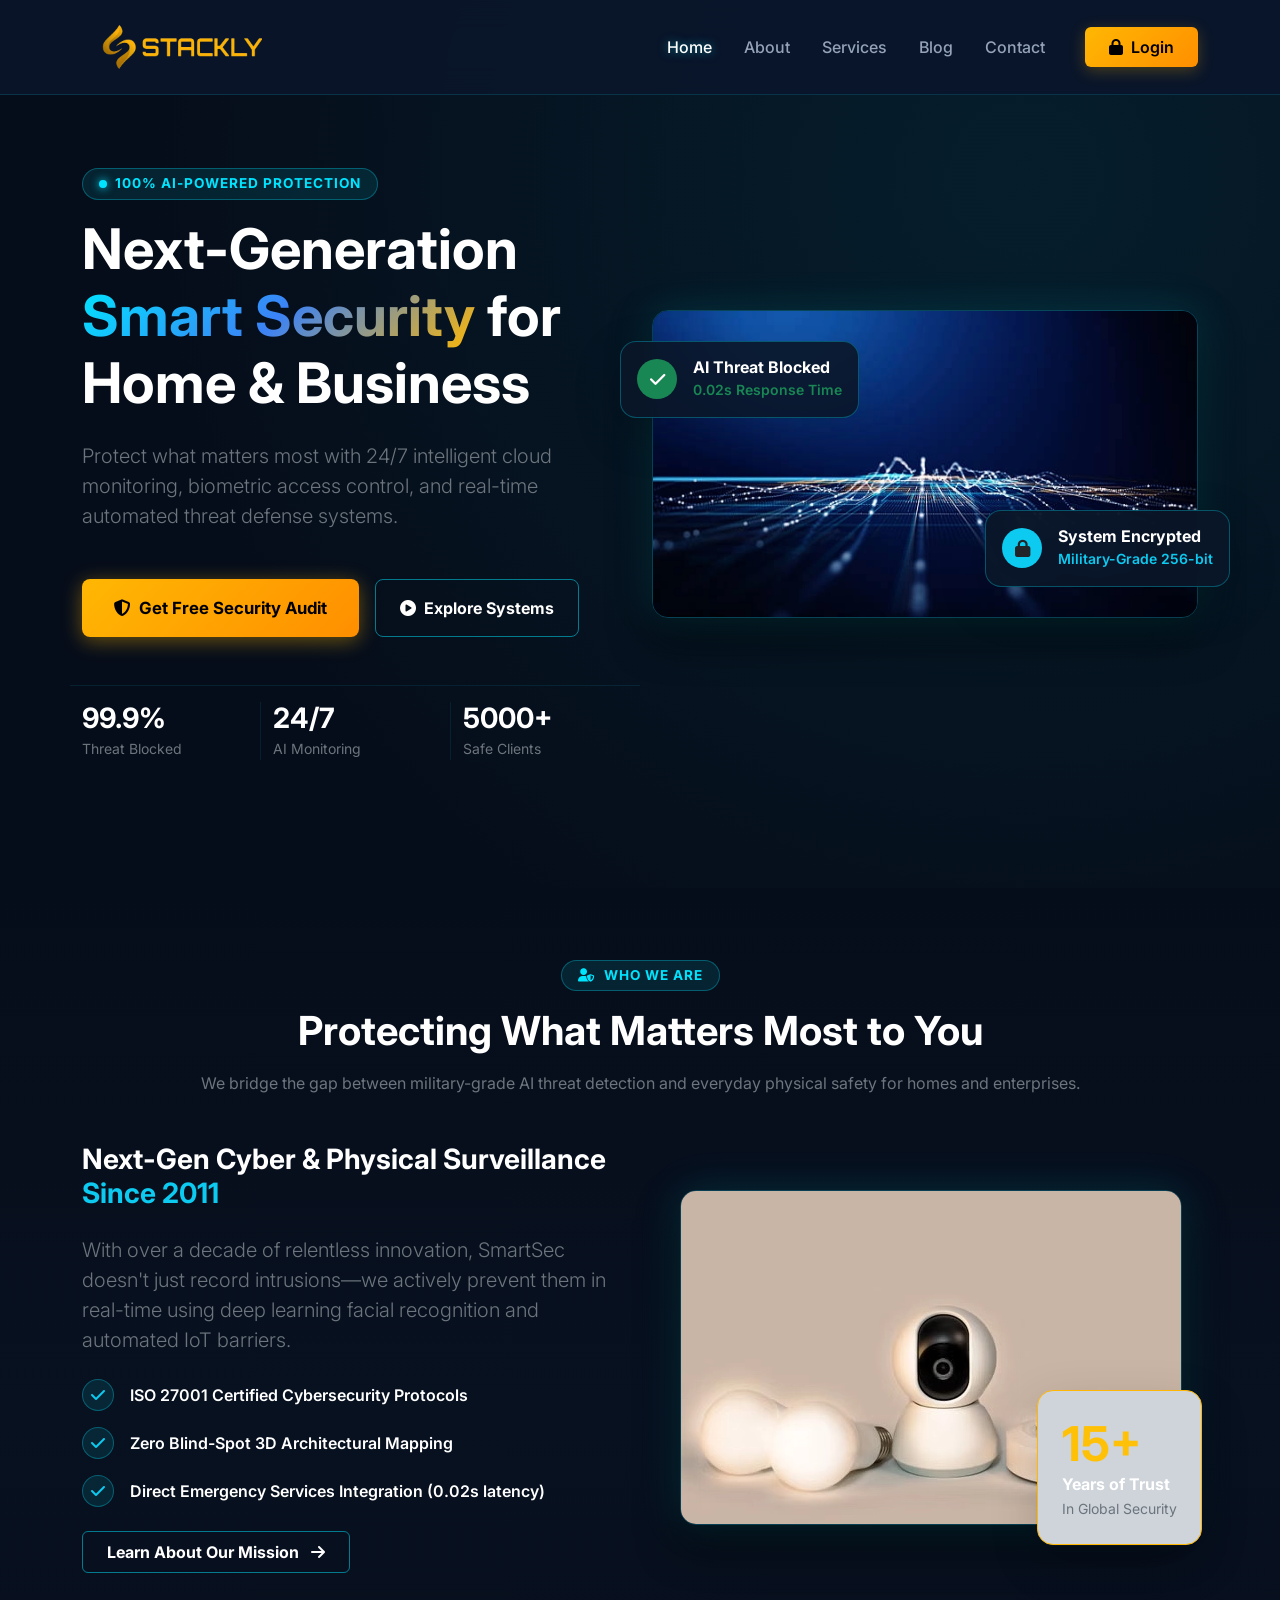
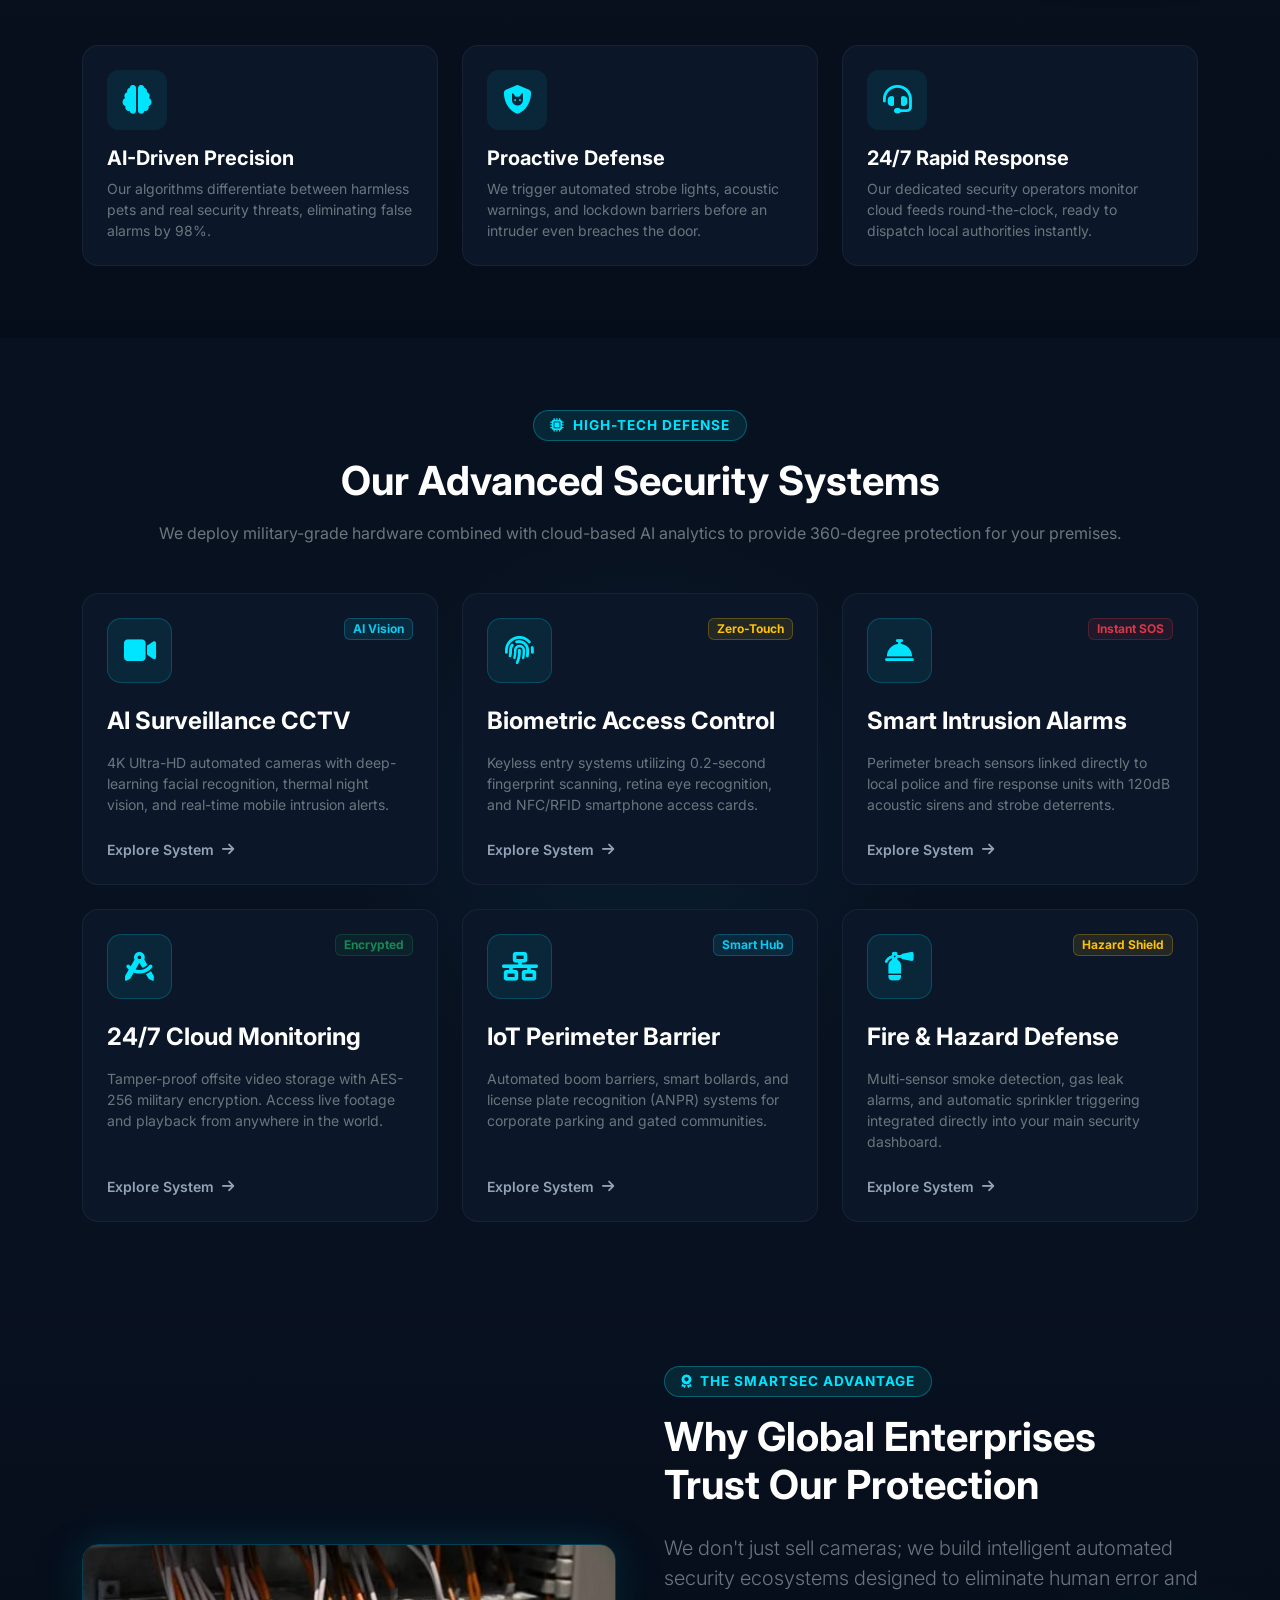
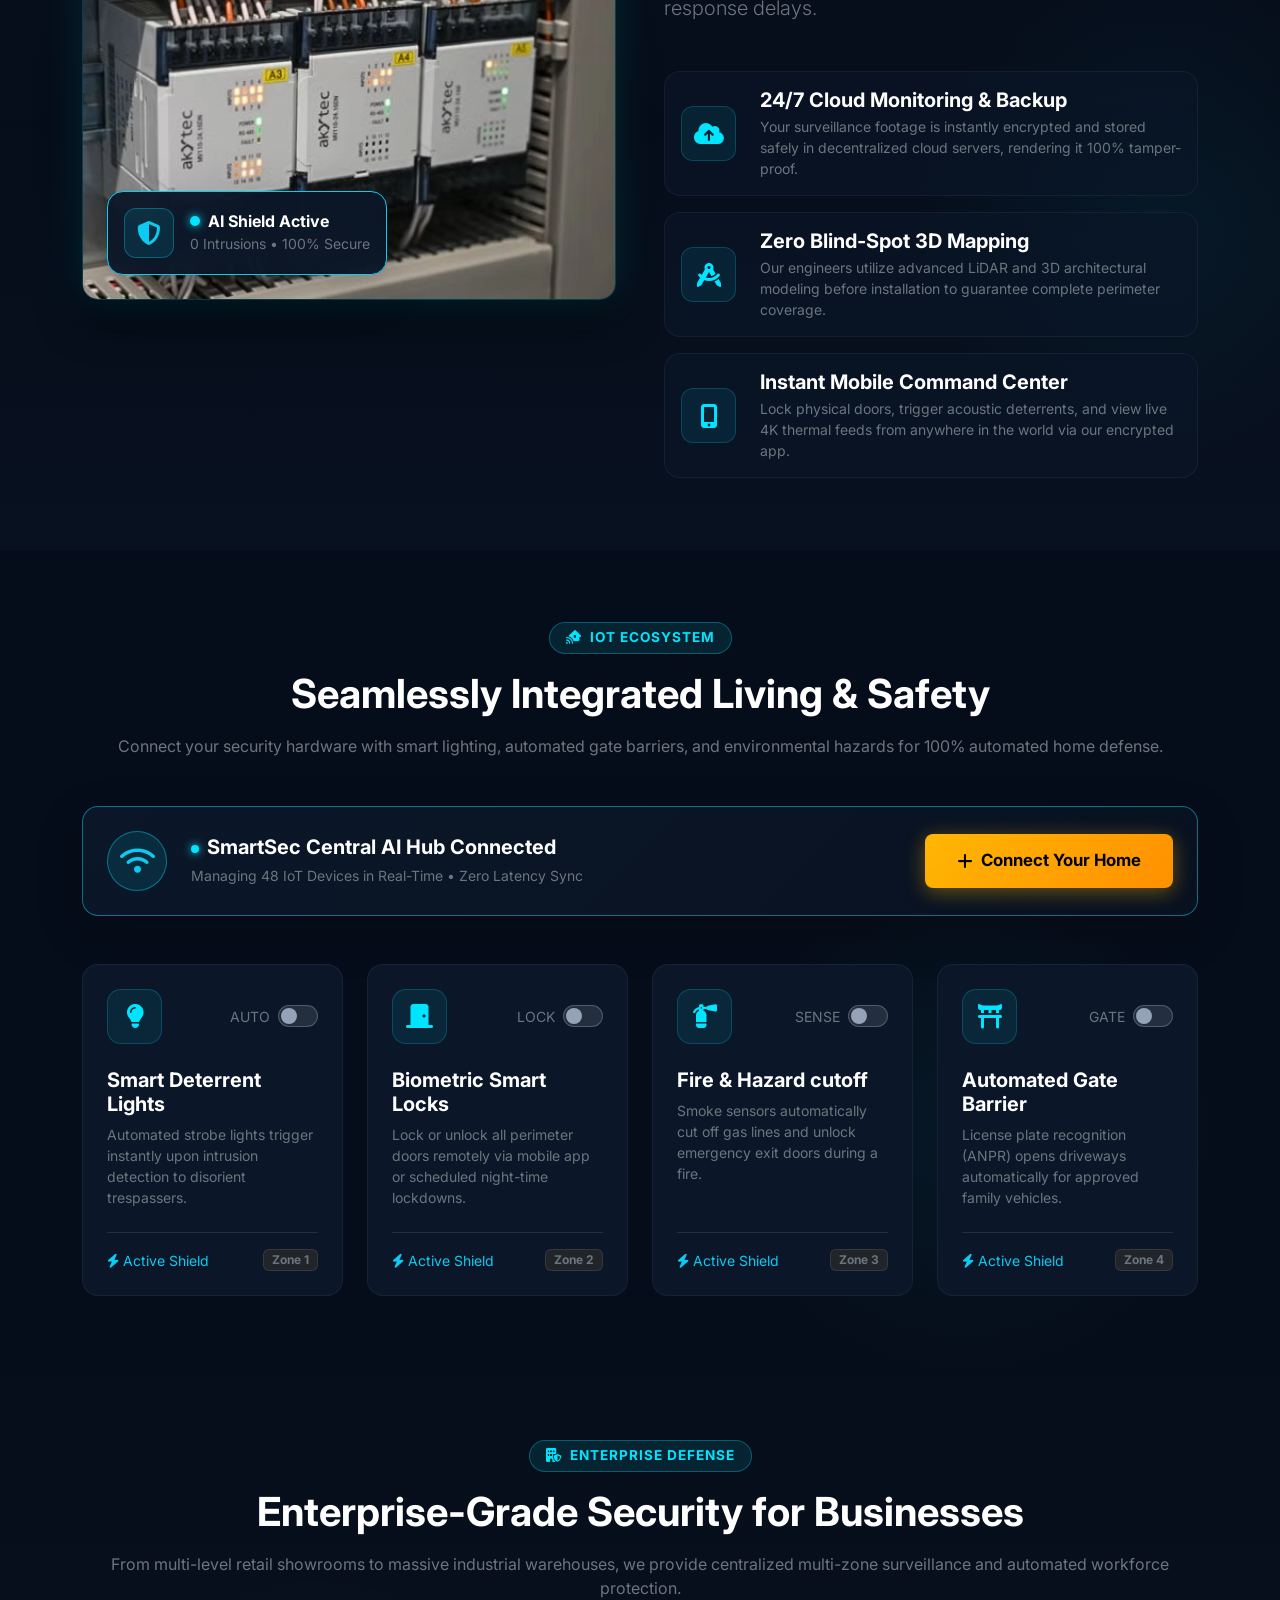
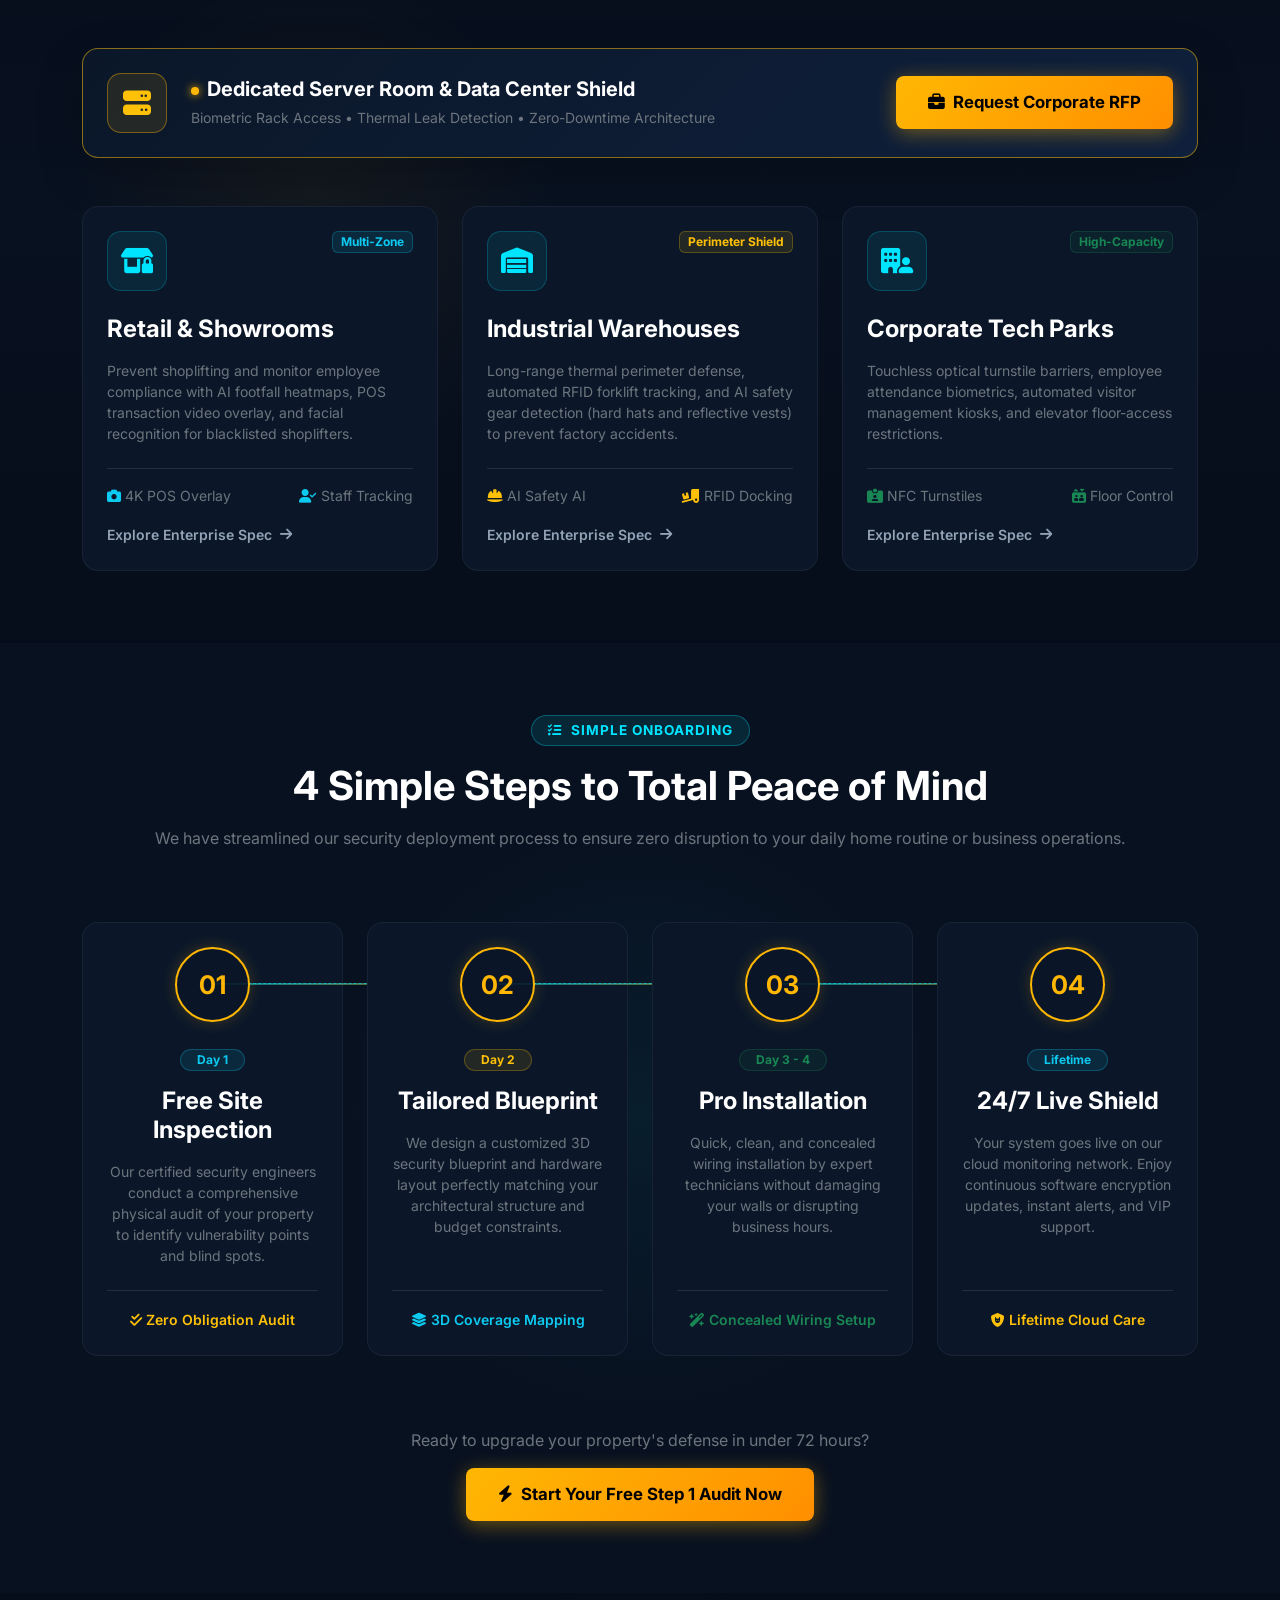
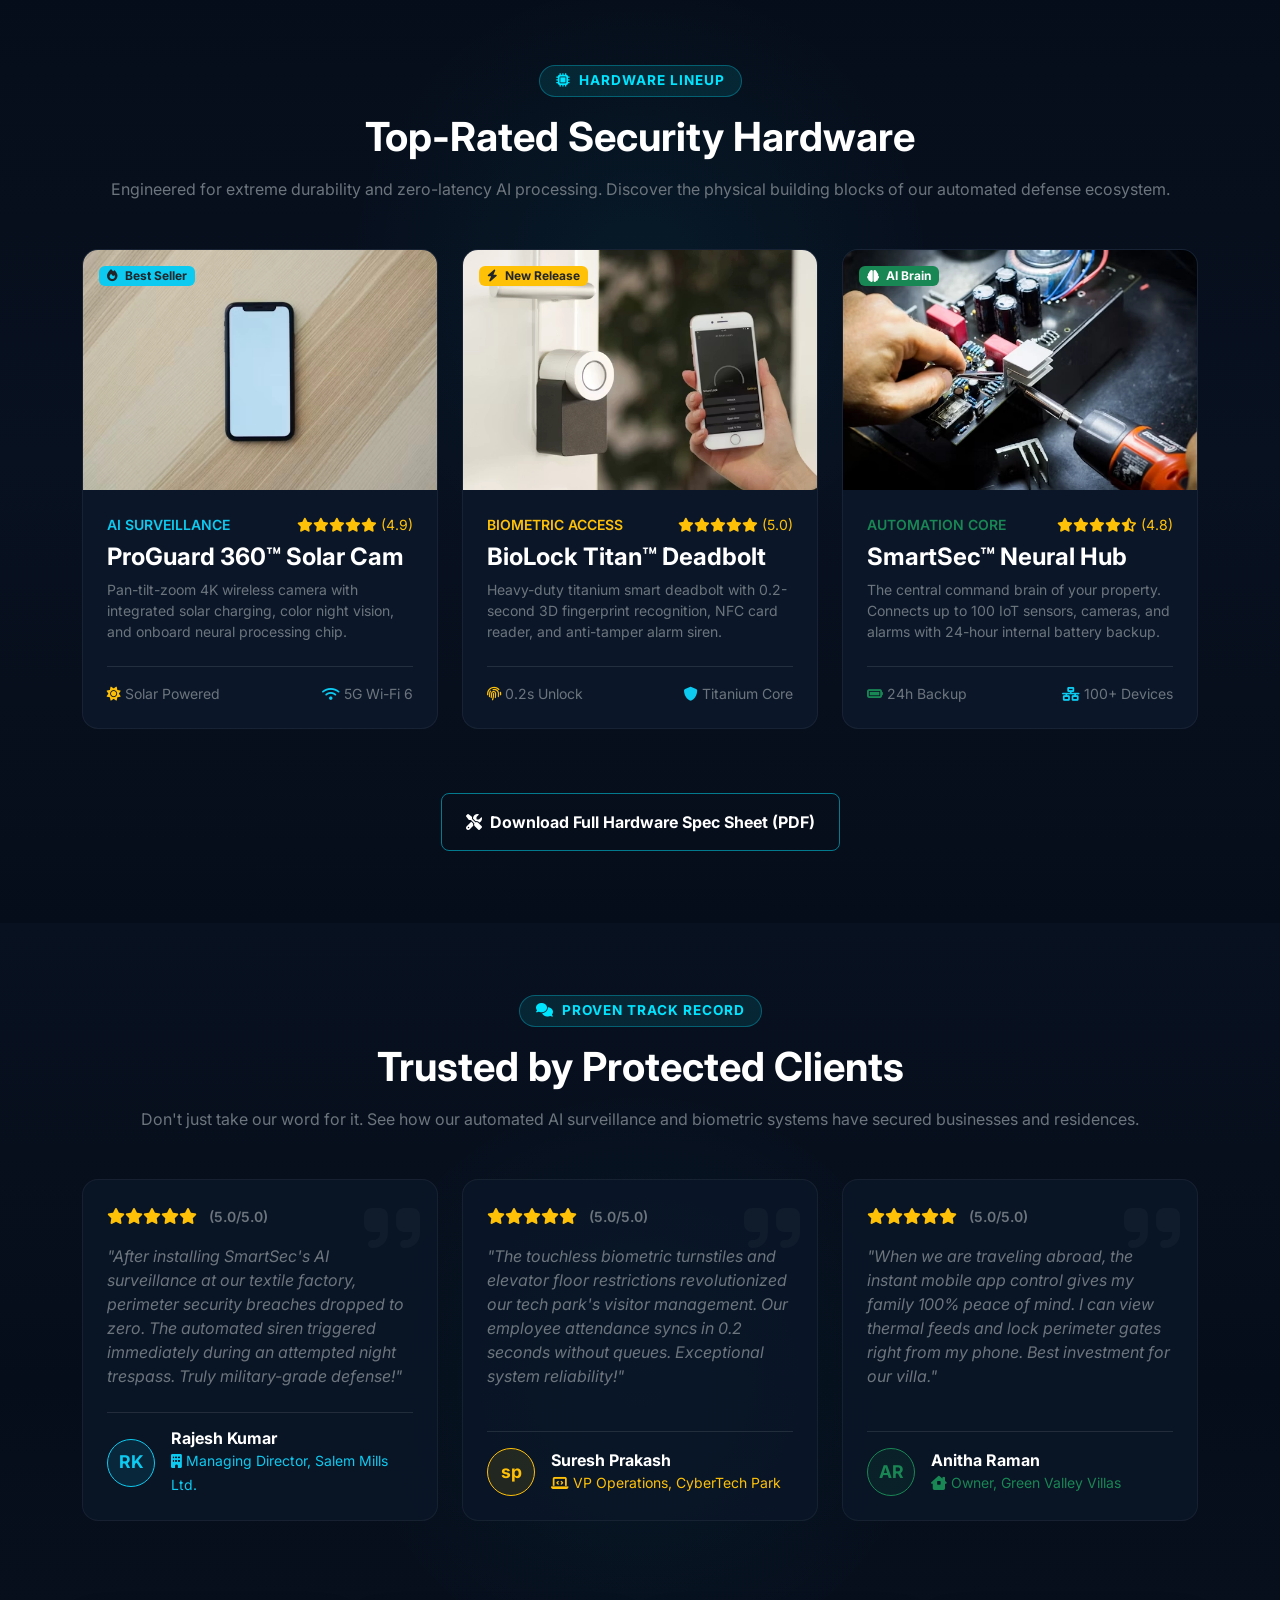
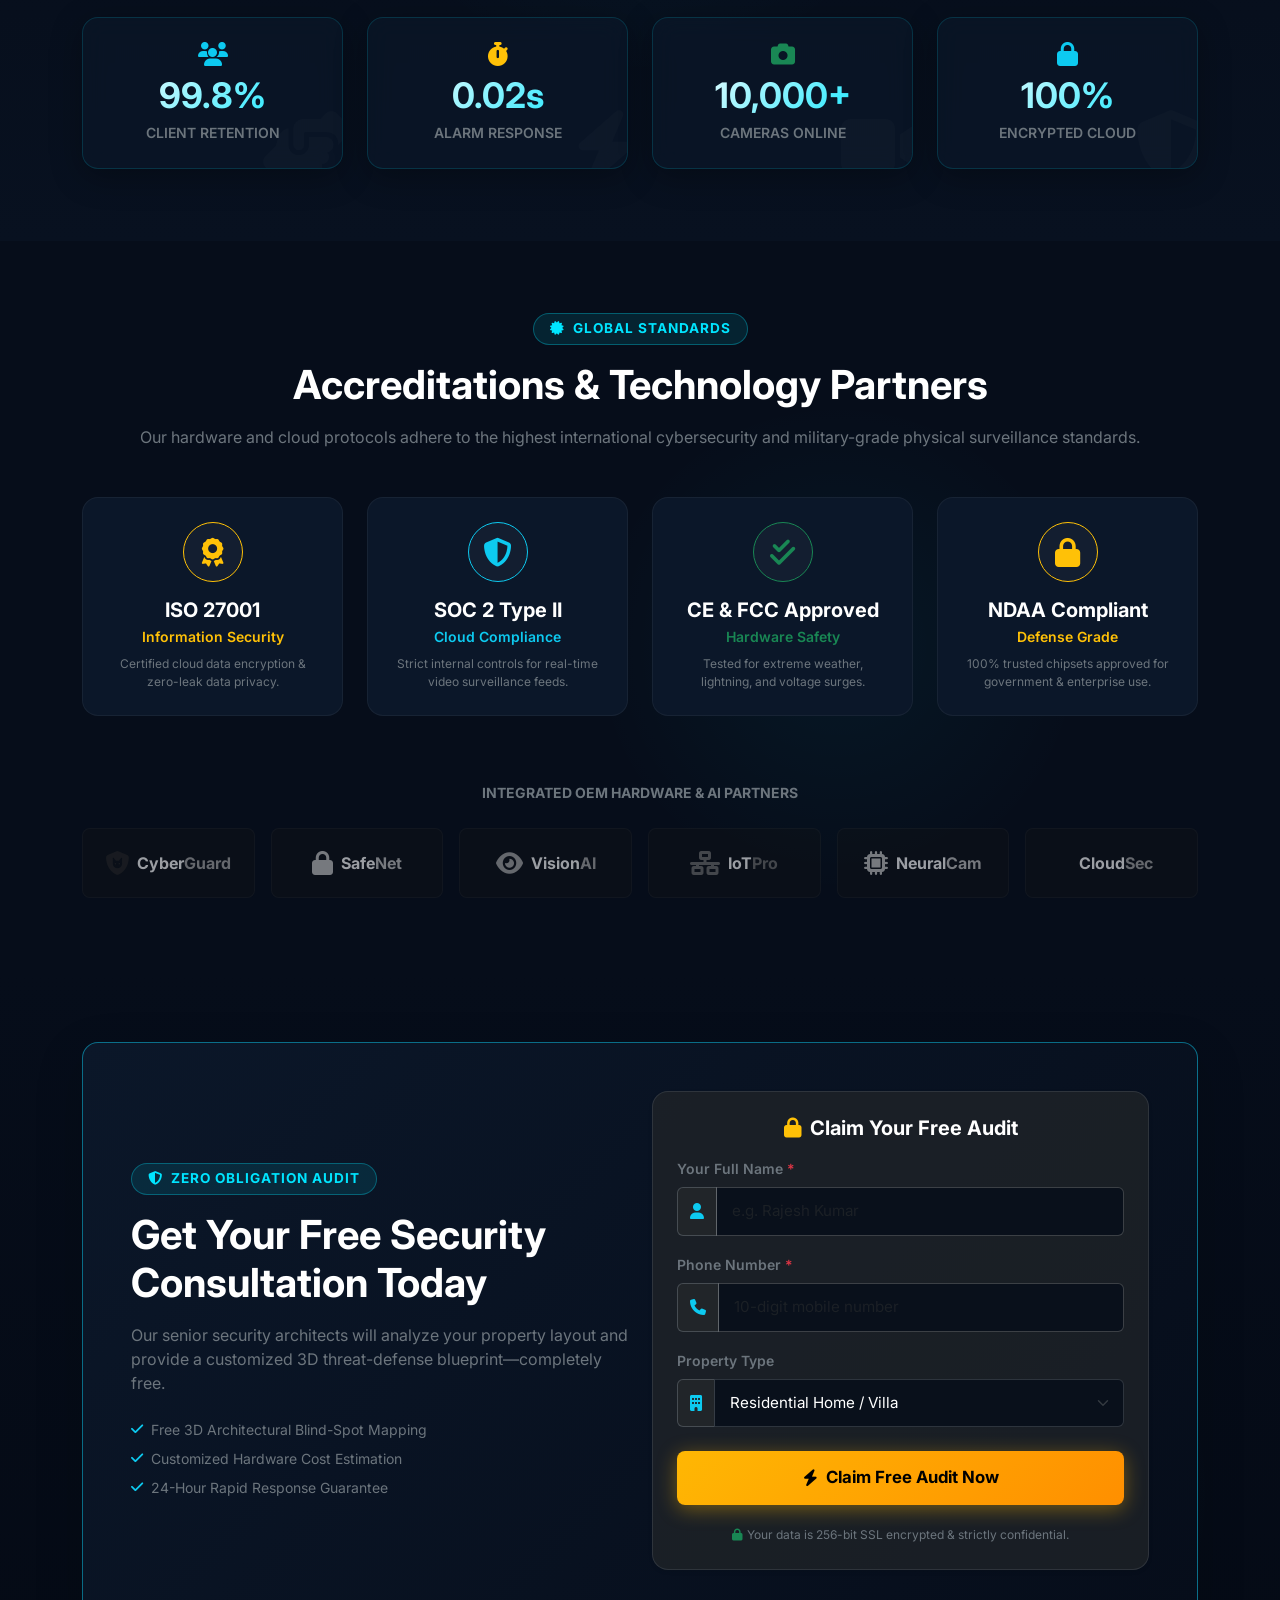
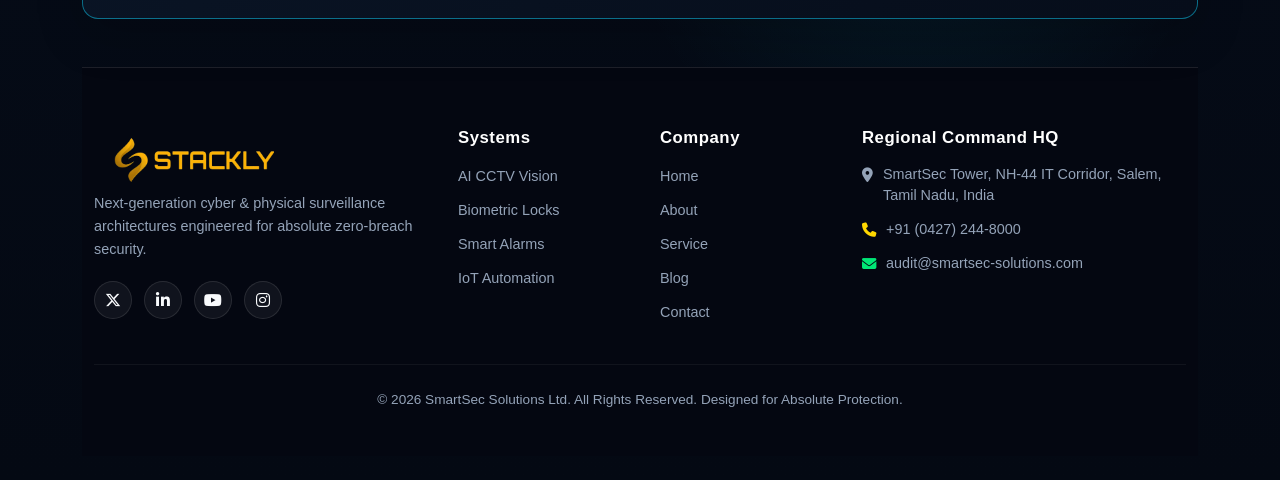
==== index.html @ 78e0e94a "Smart-Security" ====
<!DOCTYPE html>
<html lang="en">

<head>
    <meta charset="UTF-8">
    <meta name="viewport" content="width=device-width, initial-scale=1.0">
    <title>Smart Security Solutions</title>

    <!-- Google Fonts -->
    <link href="https://fonts.googleapis.com/css2?family=Inter:wght@400;500;600;700&display=swap" rel="stylesheet">
    <!-- Bootstrap 5.3 CSS (MANDATORY FOR NAVBAR TO WORK) -->
    <link href="https://cdn.jsdelivr.net/npm/bootstrap@5.3.2/dist/css/bootstrap.min.css" rel="stylesheet">
    <!-- FontAwesome Icons -->
    <link rel="stylesheet" href="https://cdnjs.cloudflare.com/ajax/libs/font-awesome/6.4.2/css/all.min.css">

    <link rel="stylesheet" href="style.css">
    <link rel="stylesheet" href="smart.css">
</head>

<body>

    <!-- STANDARD HORIZONTAL WEBSITE NAVBAR -->
    <nav class="navbar navbar-expand-lg fixed-top custom-navbar">
        <div class="container">

            <a href="index.html" class="logo-container">
                <img src="./asset/yellow_logo (2).webp" alt="Company Logo" class="logo-img">
            </a>

            <!-- Mobile Hamburger Button -->
            <button class="navbar-toggler custom-toggler shadow-none" type="button" data-bs-toggle="collapse"
                data-bs-target="#navbarNav" aria-controls="navbarNav" aria-expanded="false"
                aria-label="Toggle navigation">
                <i class="fa-solid fa-bars text-info fs-4"></i>
            </button>

            <!-- Horizontal Menu Links & Login -->
            <div class="collapse navbar-collapse" id="navbarNav">
                <ul class="navbar-nav ms-auto align-items-lg-center">
                    <li class="nav-item">
                        <a class="nav-link active px-3" href="index.html">Home</a>
                    </li>
                    <li class="nav-item">
                        <a class="nav-link px-3" href="about.html">About</a>
                    </li>
                    <li class="nav-item">
                        <a class="nav-link px-3" href="services.html">Services</a>
                    </li>
                    <li class="nav-item">
                        <a class="nav-link px-3" href="blog.html">Blog</a>
                    </li>
                    <li class="nav-item">
                        <a class="nav-link px-3" href="contact.html">Contact</a>
                    </li>
                    <!-- Login Button -->
                    <li class="nav-item ms-lg-4 mt-3 mt-lg-0">
                        <a href="login.html" class="btn btn-login px-4 py-2 text-center d-block">
                            <i class="fa-solid fa-lock me-2"></i>Login
                        </a>
                    </li>
                </ul>
            </div>
        </div>
    </nav>

    <!-- 1. ADVANCED ANIMATED HERO SECTION -->
    <section id="home" class="hero-section text-center text-lg-start position-relative overflow-hidden">
        <!-- Subtle Background Glow Effect -->
        <div class="hero-glow-bg"></div>

        <div class="container position-relative z-2">
            <div class="row align-items-center min-vh-75 py-5">

                <!-- Left Column: Content with Staggered AOS -->
                <div class="col-lg-6 mb-5 mb-lg-0">

                    <!-- Animated Badge -->
                    <div data-aos="fade-down" data-aos-duration="800">
                        <span
                            class="badge cyber-badge px-3 py-2 rounded-pill fw-bold mb-3 d-inline-flex align-items-center">
                            <span class="pulse-dot me-2"></span> 100% AI-POWERED PROTECTION
                        </span>
                    </div>

                    <!-- Animated Main Heading -->
                    <h1 class="display-4 fw-bold text-white mb-4 hero-title" data-aos="fade-right"
                        data-aos-duration="1000" data-aos-delay="150">
                        Next-Generation <span class="text-gradient">Smart Security</span> for Home & Business
                    </h1>

                    <!-- Animated Paragraph -->
                    <p class="lead text-secondary mb-5 max-w-lg" data-aos="fade-up" data-aos-duration="1000"
                        data-aos-delay="300">
                        Protect what matters most with 24/7 intelligent cloud monitoring, biometric access control, and
                        real-time automated threat defense systems.
                    </p>

                    <!-- Animated Buttons -->
                    <div class="d-flex flex-column flex-sm-row justify-content-center justify-content-lg-start gap-3"
                        data-aos="zoom-in-up" data-aos-duration="800" data-aos-delay="450">
                        <a href="404.html" class="btn btn-cyber-login py-3 px-4 fw-bold shadow-lg pulse-button">
                            <i class="fa-solid fa-shield-halved me-2"></i>Get Free Security Audit
                        </a>
                        <a href="404.html" class="btn btn-outline-cyber py-3 px-4 fw-bold rounded-3">
                            <i class="fa-solid fa-circle-play me-2"></i>Explore Systems
                        </a>
                    </div>

                    <!-- Animated Mini Stats Below Buttons -->
                    <div class="row mt-5 pt-3 border-top border-info border-opacity-10" data-aos="fade-up"
                        data-aos-duration="1000" data-aos-delay="600">
                        <div class="col-4">
                            <h3 class="fw-bold text-white mb-0">99.9%</h3>
                            <span class="small text-secondary">Threat Blocked</span>
                        </div>
                        <div class="col-4 border-start border-info border-opacity-10">
                            <h3 class="fw-bold text-white mb-0">24/7</h3>
                            <span class="small text-secondary">AI Monitoring</span>
                        </div>
                        <div class="col-4 border-start border-info border-opacity-10">
                            <h3 class="fw-bold text-white mb-0">5000+</h3>
                            <span class="small text-secondary">Safe Clients</span>
                        </div>
                    </div>

                </div>

                <!-- Right Column: Visual with Floating Cards -->
                <div class="col-lg-6 text-center position-relative mt-4 mt-lg-0">

                    <!-- Main Image with Zoom & CSS Float Animation -->
                    <div class="hero-image-wrapper" data-aos="zoom-in-left" data-aos-duration="1200"
                        data-aos-delay="200">
                        <img src="asset/se1.webp"
                            alt="Smart Security Camera"
                            class="img-fluid rounded-4 shadow-cyber border border-info border-opacity-25 floating-img">
                    </div>

                    <!-- Floating Badge 1 (Top Left) -->
                    <div class="floating-card card-1 d-none d-sm-flex align-items-center p-3 rounded-4 shadow-lg"
                        data-aos="flip-down" data-aos-duration="1000" data-aos-delay="700">
                        <div class="icon-circle bg-success text-white me-3">
                            <i class="fa-solid fa-check"></i>
                        </div>
                        <div class="text-start">
                            <h6 class="mb-0 text-white fw-bold">AI Threat Blocked</h6>
                            <span class="small text-success fw-semibold">0.02s Response Time</span>
                        </div>
                    </div>

                    <!-- Floating Badge 2 (Bottom Right) -->
                    <div class="floating-card card-2 d-none d-sm-flex align-items-center p-3 rounded-4 shadow-lg"
                        data-aos="flip-up" data-aos-duration="1000" data-aos-delay="900">
                        <div class="icon-circle bg-info text-dark me-3">
                            <i class="fa-solid fa-lock"></i>
                        </div>
                        <div class="text-start">
                            <h6 class="mb-0 text-white fw-bold">System Encrypted</h6>
                            <span class="small text-info fw-semibold">Military-Grade 256-bit</span>
                        </div>
                    </div>

                </div>

            </div>
        </div>
    </section>

    <!-- 2. ADVANCED ANIMATED ABOUT US SECTION -->
    <section id="about" class="about-section position-relative overflow-hidden py-5">
        <div class="container py-4">

            <!-- Section Header with Animation -->
            <div class="text-center max-w-lg mx-auto mb-5" data-aos="fade-up" data-aos-duration="800">
                <span class="badge cyber-badge px-3 py-2 rounded-pill fw-bold mb-3">
                    <i class="fa-solid fa-user-shield me-2"></i>WHO WE ARE
                </span>
                <h2 class="section-title display-6 fw-bold text-white">Protecting What Matters Most to You</h2>
                <p class="text-secondary mt-3">We bridge the gap between military-grade AI threat detection and everyday
                    physical safety for homes and enterprises.</p>
            </div>

            <!-- Main Story & Visual Grid -->
            <div class="row align-items-center g-5 mb-5">

                <!-- Left: Text Content with Staggered AOS -->
                <div class="col-lg-6" data-aos="fade-right" data-aos-duration="1000">
                    <h3 class="text-white fw-bold mb-4">
                        Next-Gen Cyber & Physical Surveillance <span class="text-info">Since 2011</span>
                    </h3>
                    <p class="text-secondary lead mb-4">
                        With over a decade of relentless innovation, SmartSec doesn't just record intrusions—we actively
                        prevent them in real-time using deep learning facial recognition and automated IoT barriers.
                    </p>

                    <!-- Animated Feature List -->
                    <div class="about-feature-list d-flex flex-column gap-3 mb-4">
                        <div class="d-flex align-items-center" data-aos="fade-up" data-aos-delay="200">
                            <div class="feature-icon-box me-3">
                                <i class="fa-solid fa-check text-info"></i>
                            </div>
                            <span class="text-white fw-semibold">ISO 27001 Certified Cybersecurity Protocols</span>
                        </div>
                        <div class="d-flex align-items-center" data-aos="fade-up" data-aos-delay="300">
                            <div class="feature-icon-box me-3">
                                <i class="fa-solid fa-check text-info"></i>
                            </div>
                            <span class="text-white fw-semibold">Zero Blind-Spot 3D Architectural Mapping</span>
                        </div>
                        <div class="d-flex align-items-center" data-aos="fade-up" data-aos-delay="400">
                            <div class="feature-icon-box me-3">
                                <i class="fa-solid fa-check text-info"></i>
                            </div>
                            <span class="text-white fw-semibold">Direct Emergency Services Integration (0.02s
                                latency)</span>
                        </div>
                    </div>

                    <div data-aos="fade-up" data-aos-delay="500">
                        <a href="404.html" class="btn btn-outline-cyber py-2 px-4 fw-bold">
                            Learn About Our Mission <i class="fa-solid fa-arrow-right ms-2"></i>
                        </a>
                    </div>
                </div>

                <!-- Right: Image Grid with Floating Badge -->
                <div class="col-lg-6 position-relative text-center" data-aos="zoom-in-left" data-aos-duration="1200">
                    <div class="about-img-wrapper position-relative d-inline-block">
                        <img src="asset/se2.webp"
                            alt="Security Control Room"
                            class="img-fluid rounded-4 shadow-cyber border border-info border-opacity-25 main-about-img">

                        <!-- Floating Experience Badge -->
                        <div class="exp-badge bg-dark-subtle p-4 rounded-4 shadow-lg border border-warning text-start"
                            data-aos="flip-up" data-aos-duration="1000" data-aos-delay="600">
                            <h2 class="text-warning fw-bold mb-0 display-5">15+</h2>
                            <span class="text-white fw-bold d-block">Years of Trust</span>
                            <small class="text-secondary">In Global Security</small>
                        </div>
                    </div>
                </div>

            </div>

            <!-- Core Values Section (3 Staggered Cards) -->
            <div class="row g-4 mt-2">
                <div class="col-md-4" data-aos="fade-up" data-aos-duration="800" data-aos-delay="100">
                    <div class="about-val-card p-4 rounded-4 h-100">
                        <div class="val-icon mb-3">
                            <i class="fa-solid fa-brain"></i>
                        </div>
                        <h5 class="text-white fw-bold">AI-Driven Precision</h5>
                        <p class="text-secondary small mb-0">Our algorithms differentiate between harmless pets and real
                            security threats, eliminating false alarms by 98%.</p>
                    </div>
                </div>

                <div class="col-md-4" data-aos="fade-up" data-aos-duration="800" data-aos-delay="250">
                    <div class="about-val-card p-4 rounded-4 h-100">
                        <div class="val-icon mb-3">
                            <i class="fa-solid fa-shield-cat"></i>
                        </div>
                        <h5 class="text-white fw-bold">Proactive Defense</h5>
                        <p class="text-secondary small mb-0">We trigger automated strobe lights, acoustic warnings, and
                            lockdown barriers before an intruder even breaches the door.</p>
                    </div>
                </div>

                <div class="col-md-4" data-aos="fade-up" data-aos-duration="800" data-aos-delay="400">
                    <div class="about-val-card p-4 rounded-4 h-100">
                        <div class="val-icon mb-3">
                            <i class="fa-solid fa-headset"></i>
                        </div>
                        <h5 class="text-white fw-bold">24/7 Rapid Response</h5>
                        <p class="text-secondary small mb-0">Our dedicated security operators monitor cloud feeds
                            round-the-clock, ready to dispatch local authorities instantly.</p>
                    </div>
                </div>
            </div>

        </div>
    </section>

    <!-- 3. ADVANCED ANIMATED CORE SOLUTIONS SECTION -->
    <section id="services" class="solutions-section py-5 position-relative">
        <!-- Background Glow Effect -->
        <div class="solutions-bg-glow"></div>

        <div class="container py-4 position-relative z-2">

            <!-- Section Header -->
            <div class="text-center max-w-lg mx-auto mb-5" data-aos="fade-up" data-aos-duration="800">
                <span class="badge cyber-badge px-3 py-2 rounded-pill fw-bold mb-3">
                    <i class="fa-solid fa-microchip me-2"></i>HIGH-TECH DEFENSE
                </span>
                <h2 class="section-title display-6 fw-bold text-white">Our Advanced Security Systems</h2>
                <p class="text-secondary mt-3">We deploy military-grade hardware combined with cloud-based AI analytics
                    to provide 360-degree protection for your premises.</p>
            </div>

            <!-- Solutions 6-Card Grid with Staggered AOS -->
            <div class="row g-4">

                <!-- Card 1: AI CCTV -->
                <div class="col-md-6 col-lg-4" data-aos="fade-up" data-aos-duration="800" data-aos-delay="100">
                    <div class="solution-card p-4 rounded-4 h-100 d-flex flex-column justify-content-between">
                        <div>
                            <div class="d-flex justify-content-between align-items-start mb-4">
                                <div class="sol-icon-box">
                                    <i class="fa-solid fa-video"></i>
                                </div>
                                <span
                                    class="badge bg-info bg-opacity-10 text-info border border-info border-opacity-25 px-2 py-1 small">AI
                                    Vision</span>
                            </div>
                            <h4 class="text-white fw-bold mb-3">AI Surveillance CCTV</h4>
                            <p class="text-secondary small mb-4">4K Ultra-HD automated cameras with deep-learning facial
                                recognition, thermal night vision, and real-time mobile intrusion alerts.</p>
                        </div>
                        <a href="404.html"
                            class="sol-link fw-semibold text-decoration-none small d-inline-flex align-items-center">
                            Explore System <i class="fa-solid fa-arrow-right ms-2 transition-icon"></i>
                        </a>
                    </div>
                </div>

                <!-- Card 2: Biometric Access -->
                <div class="col-md-6 col-lg-4" data-aos="fade-up" data-aos-duration="800" data-aos-delay="200">
                    <div class="solution-card p-4 rounded-4 h-100 d-flex flex-column justify-content-between">
                        <div>
                            <div class="d-flex justify-content-between align-items-start mb-4">
                                <div class="sol-icon-box">
                                    <i class="fa-solid fa-fingerprint"></i>
                                </div>
                                <span
                                    class="badge bg-warning bg-opacity-10 text-warning border border-warning border-opacity-25 px-2 py-1 small">Zero-Touch</span>
                            </div>
                            <h4 class="text-white fw-bold mb-3">Biometric Access Control</h4>
                            <p class="text-secondary small mb-4">Keyless entry systems utilizing 0.2-second fingerprint
                                scanning, retina eye recognition, and NFC/RFID smartphone access cards.</p>
                        </div>
                        <a href="404.html"
                            class="sol-link fw-semibold text-decoration-none small d-inline-flex align-items-center">
                            Explore System <i class="fa-solid fa-arrow-right ms-2 transition-icon"></i>
                        </a>
                    </div>
                </div>

                <!-- Card 3: Smart Alarms -->
                <div class="col-md-6 col-lg-4" data-aos="fade-up" data-aos-duration="800" data-aos-delay="300">
                    <div class="solution-card p-4 rounded-4 h-100 d-flex flex-column justify-content-between">
                        <div>
                            <div class="d-flex justify-content-between align-items-start mb-4">
                                <div class="sol-icon-box">
                                    <i class="fa-solid fa-bell-concierge"></i>
                                </div>
                                <span
                                    class="badge bg-danger bg-opacity-10 text-danger border border-danger border-opacity-25 px-2 py-1 small">Instant
                                    SOS</span>
                            </div>
                            <h4 class="text-white fw-bold mb-3">Smart Intrusion Alarms</h4>
                            <p class="text-secondary small mb-4">Perimeter breach sensors linked directly to local
                                police and fire response units with 120dB acoustic sirens and strobe deterrents.</p>
                        </div>
                        <a href="404.html"
                            class="sol-link fw-semibold text-decoration-none small d-inline-flex align-items-center">
                            Explore System <i class="fa-solid fa-arrow-right ms-2 transition-icon"></i>
                        </a>
                    </div>
                </div>

                <!-- Card 4: Cloud Monitoring -->
                <div class="col-md-6 col-lg-4" data-aos="fade-up" data-aos-duration="800" data-aos-delay="400">
                    <div class="solution-card p-4 rounded-4 h-100 d-flex flex-column justify-content-between">
                        <div>
                            <div class="d-flex justify-content-between align-items-start mb-4">
                                <div class="sol-icon-box">
                                    <i class="fa-solid fa-compass-drafting"></i>
                                </div>
                                <span
                                    class="badge bg-success bg-opacity-10 text-success border border-success border-opacity-25 px-2 py-1 small">Encrypted</span>
                            </div>
                            <h4 class="text-white fw-bold mb-3">24/7 Cloud Monitoring</h4>
                            <p class="text-secondary small mb-4">Tamper-proof offsite video storage with AES-256
                                military encryption. Access live footage and playback from anywhere in the world.</p>
                        </div>
                        <a href="404.html"
                            class="sol-link fw-semibold text-decoration-none small d-inline-flex align-items-center">
                            Explore System <i class="fa-solid fa-arrow-right ms-2 transition-icon"></i>
                        </a>
                    </div>
                </div>

                <!-- Card 5: IoT Automation -->
                <div class="col-md-6 col-lg-4" data-aos="fade-up" data-aos-duration="800" data-aos-delay="500">
                    <div class="solution-card p-4 rounded-4 h-100 d-flex flex-column justify-content-between">
                        <div>
                            <div class="d-flex justify-content-between align-items-start mb-4">
                                <div class="sol-icon-box">
                                    <i class="fa-solid fa-network-wired"></i>
                                </div>
                                <span
                                    class="badge bg-info bg-opacity-10 text-info border border-info border-opacity-25 px-2 py-1 small">Smart
                                    Hub</span>
                            </div>
                            <h4 class="text-white fw-bold mb-3">IoT Perimeter Barrier</h4>
                            <p class="text-secondary small mb-4">Automated boom barriers, smart bollards, and license
                                plate recognition (ANPR) systems for corporate parking and gated communities.</p>
                        </div>
                        <a href="404.html"
                            class="sol-link fw-semibold text-decoration-none small d-inline-flex align-items-center">
                            Explore System <i class="fa-solid fa-arrow-right ms-2 transition-icon"></i>
                        </a>
                    </div>
                </div>

                <!-- Card 6: Fire & Hazard -->
                <div class="col-md-6 col-lg-4" data-aos="fade-up" data-aos-duration="800" data-aos-delay="600">
                    <div class="solution-card p-4 rounded-4 h-100 d-flex flex-column justify-content-between">
                        <div>
                            <div class="d-flex justify-content-between align-items-start mb-4">
                                <div class="sol-icon-box">
                                    <i class="fa-solid fa-fire-extinguisher"></i>
                                </div>
                                <span
                                    class="badge bg-warning bg-opacity-10 text-warning border border-warning border-opacity-25 px-2 py-1 small">Hazard
                                    Shield</span>
                            </div>
                            <h4 class="text-white fw-bold mb-3">Fire & Hazard Defense</h4>
                            <p class="text-secondary small mb-4">Multi-sensor smoke detection, gas leak alarms, and
                                automatic sprinkler triggering integrated directly into your main security dashboard.
                            </p>
                        </div>
                        <a href="404.html"
                            class="sol-link fw-semibold text-decoration-none small d-inline-flex align-items-center">
                            Explore System <i class="fa-solid fa-arrow-right ms-2 transition-icon"></i>
                        </a>
                    </div>
                </div>

            </div>

        </div>
    </section>

    <!-- 4. ADVANCED ANIMATED WHY CHOOSE US SECTION -->
    <section class="why-us-section py-5 position-relative overflow-hidden">
        <!-- Subtle Background Glow -->
        <div class="why-bg-glow"></div>

        <div class="container py-4 position-relative z-2">
            <div class="row align-items-center g-5">

                <!-- Left Column: Visual with Floating AI Shield Widget -->
                <div class="col-lg-6 position-relative mb-5 mb-lg-0" data-aos="fade-right" data-aos-duration="1000">
                    <div class="why-img-wrapper position-relative d-inline-block w-100">
                        <img src="asset/se3.webp"
                            alt="Server & AI Security"
                            class="img-fluid rounded-4 shadow-cyber border border-info border-opacity-25 w-100 main-why-img">

                        <!-- Live AI Status Floating Widget -->
                        <div class="live-status-widget p-3 rounded-4 shadow-lg d-flex align-items-center border border-info"
                            data-aos="flip-up" data-aos-duration="1000" data-aos-delay="500">
                            <div class="status-pulse-circle me-3 d-flex align-items-center justify-content-center">
                                <i class="fa-solid fa-shield-halved text-info fs-4"></i>
                            </div>
                            <div>
                                <div class="d-flex align-items-center">
                                    <span class="status-dot me-2"></span>
                                    <h6 class="mb-0 text-white fw-bold">AI Shield Active</h6>
                                </div>
                                <span class="small text-secondary">0 Intrusions • 100% Secure</span>
                            </div>
                        </div>
                    </div>
                </div>

                <!-- Right Column: Content & Interactive Feature Cards -->
                <div class="col-lg-6" data-aos="fade-left" data-aos-duration="1000">
                    <span class="badge cyber-badge px-3 py-2 rounded-pill fw-bold mb-3">
                        <i class="fa-solid fa-award me-2"></i>THE SMARTSEC ADVANTAGE
                    </span>
                    <h2 class="display-6 fw-bold text-white mb-4">Why Global Enterprises Trust Our Protection</h2>
                    <p class="text-secondary lead mb-5">We don't just sell cameras; we build intelligent automated
                        security ecosystems designed to eliminate human error and response delays.</p>

                    <!-- Feature Card 1 -->
                    <div class="why-feature-card p-3 rounded-4 mb-3 d-flex align-items-center" data-aos="fade-left"
                        data-aos-duration="800" data-aos-delay="200">
                        <div class="why-icon-box me-4 flex-shrink-0">
                            <i class="fa-solid fa-cloud-arrow-up"></i>
                        </div>
                        <div>
                            <h5 class="text-white fw-bold mb-1">24/7 Cloud Monitoring & Backup</h5>
                            <p class="text-secondary small mb-0">Your surveillance footage is instantly encrypted and
                                stored safely in decentralized cloud servers, rendering it 100% tamper-proof.</p>
                        </div>
                    </div>

                    <!-- Feature Card 2 -->
                    <div class="why-feature-card p-3 rounded-4 mb-3 d-flex align-items-center" data-aos="fade-left"
                        data-aos-duration="800" data-aos-delay="350">
                        <div class="why-icon-box me-4 flex-shrink-0">
                            <i class="fa-solid fa-compass-drafting"></i>
                        </div>
                        <div>
                            <h5 class="text-white fw-bold mb-1">Zero Blind-Spot 3D Mapping</h5>
                            <p class="text-secondary small mb-0">Our engineers utilize advanced LiDAR and 3D
                                architectural modeling before installation to guarantee complete perimeter coverage.</p>
                        </div>
                    </div>

                    <!-- Feature Card 3 -->
                    <div class="why-feature-card p-3 rounded-4 d-flex align-items-center" data-aos="fade-left"
                        data-aos-duration="800" data-aos-delay="500">
                        <div class="why-icon-box me-4 flex-shrink-0">
                            <i class="fa-solid fa-mobile-screen-button"></i>
                        </div>
                        <div>
                            <h5 class="text-white fw-bold mb-1">Instant Mobile Command Center</h5>
                            <p class="text-secondary small mb-0">Lock physical doors, trigger acoustic deterrents, and
                                view live 4K thermal feeds from anywhere in the world via our encrypted app.</p>
                        </div>
                    </div>

                </div>

            </div>
        </div>
    </section>

    <!-- 5. ADVANCED ANIMATED SMART HOME AUTOMATION SECTION -->
    <section id="automation" class="automation-section py-5 position-relative overflow-hidden">
        <!-- Subtle Background Radar Glow -->
        <div class="auto-bg-glow"></div>

        <div class="container py-4 position-relative z-2">

            <!-- Section Header -->
            <div class="text-center max-w-lg mx-auto mb-5" data-aos="fade-up" data-aos-duration="800">
                <span class="badge cyber-badge px-3 py-2 rounded-pill fw-bold mb-3">
                    <i class="fa-solid fa-house-signal me-2"></i>IOT ECOSYSTEM
                </span>
                <h2 class="section-title display-6 fw-bold text-white">Seamlessly Integrated Living & Safety</h2>
                <p class="text-secondary mt-3">Connect your security hardware with smart lighting, automated gate
                    barriers, and environmental hazards for 100% automated home defense.</p>
            </div>

            <!-- Central Smart Hub Banner (AI Core) -->
            <div class="smart-hub-banner p-4 rounded-4 mb-5 border border-info border-opacity-50 shadow-lg d-flex flex-column flex-md-row align-items-center justify-content-between"
                data-aos="zoom-in" data-aos-duration="1000">
                <div class="d-flex align-items-center mb-3 mb-md-0">
                    <div class="hub-radar-circle me-4 d-flex align-items-center justify-content-center">
                        <i class="fa-solid fa-wifi text-info fs-3"></i>
                    </div>
                    <div>
                        <div class="d-flex align-items-center">
                            <span class="pulse-dot me-2"></span>
                            <h5 class="mb-1 text-white fw-bold">SmartSec Central AI Hub Connected</h5>
                        </div>
                        <span class="small text-secondary">Managing 48 IoT Devices in Real-Time • Zero Latency
                            Sync</span>
                    </div>
                </div>
                <a href="404.html" class="btn btn-cyber-login px-4 py-2 fw-bold text-nowrap">
                    <i class="fa-solid fa-plus me-2"></i>Connect Your Home
                </a>
            </div>

            <!-- 4 Smart Device Cards Grid with Staggered AOS -->
            <div class="row g-4">

                <!-- Card 1: Smart Lighting -->
                <div class="col-md-6 col-lg-3" data-aos="flip-left" data-aos-duration="800" data-aos-delay="100">
                    <div class="auto-card p-4 rounded-4 h-100 d-flex flex-column justify-content-between">
                        <div>
                            <!-- Top Header with Auto-Toggle Switch -->
                            <div class="d-flex justify-content-between align-items-center mb-4">
                                <div class="auto-icon-box">
                                    <i class="fa-solid fa-lightbulb"></i>
                                </div>
                                <div class="smart-toggle">
                                    <span class="toggle-label small text-secondary me-2">AUTO</span>
                                    <div class="toggle-track">
                                        <div class="toggle-thumb"></div>
                                    </div>
                                </div>
                            </div>
                            <h5 class="text-white fw-bold mb-2">Smart Deterrent Lights</h5>
                            <p class="text-secondary small mb-0">Automated strobe lights trigger instantly upon
                                intrusion detection to disorient trespassers.</p>
                        </div>
                        <div
                            class="mt-4 pt-3 border-top border-secondary border-opacity-25 d-flex justify-content-between align-items-center">
                            <span class="small text-info"><i class="fa-solid fa-bolt me-1"></i>Active Shield</span>
                            <span class="badge bg-dark text-secondary border border-secondary border-opacity-25">Zone
                                1</span>
                        </div>
                    </div>
                </div>

                <!-- Card 2: Smart Locks -->
                <div class="col-md-6 col-lg-3" data-aos="flip-left" data-aos-duration="800" data-aos-delay="250">
                    <div class="auto-card p-4 rounded-4 h-100 d-flex flex-column justify-content-between">
                        <div>
                            <div class="d-flex justify-content-between align-items-center mb-4">
                                <div class="auto-icon-box">
                                    <i class="fa-solid fa-door-closed"></i>
                                </div>
                                <div class="smart-toggle">
                                    <span class="toggle-label small text-secondary me-2">LOCK</span>
                                    <div class="toggle-track">
                                        <div class="toggle-thumb"></div>
                                    </div>
                                </div>
                            </div>
                            <h5 class="text-white fw-bold mb-2">Biometric Smart Locks</h5>
                            <p class="text-secondary small mb-0">Lock or unlock all perimeter doors remotely via mobile
                                app or scheduled night-time lockdowns.</p>
                        </div>
                        <div
                            class="mt-4 pt-3 border-top border-secondary border-opacity-25 d-flex justify-content-between align-items-center">
                            <span class="small text-info"><i class="fa-solid fa-bolt me-1"></i>Active Shield</span>
                            <span class="badge bg-dark text-secondary border border-secondary border-opacity-25">Zone
                                2</span>
                        </div>
                    </div>
                </div>

                <!-- Card 3: Fire & Hazard -->
                <div class="col-md-6 col-lg-3" data-aos="flip-left" data-aos-duration="800" data-aos-delay="400">
                    <div class="auto-card p-4 rounded-4 h-100 d-flex flex-column justify-content-between">
                        <div>
                            <div class="d-flex justify-content-between align-items-center mb-4">
                                <div class="auto-icon-box">
                                    <i class="fa-solid fa-fire-extinguisher"></i>
                                </div>
                                <div class="smart-toggle">
                                    <span class="toggle-label small text-secondary me-2">SENSE</span>
                                    <div class="toggle-track">
                                        <div class="toggle-thumb"></div>
                                    </div>
                                </div>
                            </div>
                            <h5 class="text-white fw-bold mb-2">Fire & Hazard cutoff</h5>
                            <p class="text-secondary small mb-0">Smoke sensors automatically cut off gas lines and
                                unlock emergency exit doors during a fire.</p>
                        </div>
                        <div
                            class="mt-4 pt-3 border-top border-secondary border-opacity-25 d-flex justify-content-between align-items-center">
                            <span class="small text-info"><i class="fa-solid fa-bolt me-1"></i>Active Shield</span>
                            <span class="badge bg-dark text-secondary border border-secondary border-opacity-25">Zone
                                3</span>
                        </div>
                    </div>
                </div>

                <!-- Card 4: Automated Gates -->
                <div class="col-md-6 col-lg-3" data-aos="flip-left" data-aos-duration="800" data-aos-delay="550">
                    <div class="auto-card p-4 rounded-4 h-100 d-flex flex-column justify-content-between">
                        <div>
                            <div class="d-flex justify-content-between align-items-center mb-4">
                                <div class="auto-icon-box">
                                    <i class="fa-solid fa-torii-gate"></i>
                                </div>
                                <div class="smart-toggle">
                                    <span class="toggle-label small text-secondary me-2">GATE</span>
                                    <div class="toggle-track">
                                        <div class="toggle-thumb"></div>
                                    </div>
                                </div>
                            </div>
                            <h5 class="text-white fw-bold mb-2">Automated Gate Barrier</h5>
                            <p class="text-secondary small mb-0">License plate recognition (ANPR) opens driveways
                                automatically for approved family vehicles.</p>
                        </div>
                        <div
                            class="mt-4 pt-3 border-top border-secondary border-opacity-25 d-flex justify-content-between align-items-center">
                            <span class="small text-info"><i class="fa-solid fa-bolt me-1"></i>Active Shield</span>
                            <span class="badge bg-dark text-secondary border border-secondary border-opacity-25">Zone
                                4</span>
                        </div>
                    </div>
                </div>

            </div>

        </div>
    </section>

    <!-- 6. ADVANCED ANIMATED COMMERCIAL PROTECTION SECTION -->
    <section id="commercial" class="commercial-section py-5 position-relative overflow-hidden">
        <!-- Subtle Background Glow -->
        <div class="comm-bg-glow"></div>

        <div class="container py-4 position-relative z-2">

            <!-- Section Header -->
            <div class="text-center max-w-lg mx-auto mb-5" data-aos="fade-up" data-aos-duration="800">
                <span class="badge cyber-badge px-3 py-2 rounded-pill fw-bold mb-3">
                    <i class="fa-solid fa-building-shield me-2"></i>ENTERPRISE DEFENSE
                </span>
                <h2 class="section-title display-6 fw-bold text-white">Enterprise-Grade Security for Businesses</h2>
                <p class="text-secondary mt-3">From multi-level retail showrooms to massive industrial warehouses, we
                    provide centralized multi-zone surveillance and automated workforce protection.</p>
            </div>

            <!-- Enterprise Core Highlight Banner -->
            <div class="comm-highlight-banner p-4 rounded-4 mb-5 border border-warning border-opacity-50 shadow-lg d-flex flex-column flex-md-row align-items-center justify-content-between"
                data-aos="zoom-in" data-aos-duration="1000">
                <div class="d-flex align-items-center mb-3 mb-md-0">
                    <div class="comm-shield-circle me-4 d-flex align-items-center justify-content-center">
                        <i class="fa-solid fa-server text-warning fs-3"></i>
                    </div>
                    <div>
                        <div class="d-flex align-items-center">
                            <span class="pulse-dot-warning me-2"></span>
                            <h5 class="mb-1 text-white fw-bold">Dedicated Server Room & Data Center Shield</h5>
                        </div>
                        <span class="small text-secondary">Biometric Rack Access • Thermal Leak Detection •
                            Zero-Downtime Architecture</span>
                    </div>
                </div>
                <a href="404.html" class="btn btn-cyber-login px-4 py-2 fw-bold text-nowrap">
                    <i class="fa-solid fa-briefcase me-2"></i>Request Corporate RFP
                </a>
            </div>

            <!-- 3 Massive Enterprise Cards Grid with Staggered AOS -->
            <div class="row g-4">

                <!-- Card 1: Retail & Showrooms -->
                <div class="col-lg-4 col-md-6" data-aos="fade-up" data-aos-duration="800" data-aos-delay="100">
                    <div class="comm-card p-4 rounded-4 h-100 d-flex flex-column justify-content-between">
                        <div>
                            <div class="d-flex justify-content-between align-items-start mb-4">
                                <div class="comm-icon-box">
                                    <i class="fa-solid fa-shop-lock"></i>
                                </div>
                                <span
                                    class="badge bg-info bg-opacity-10 text-info border border-info border-opacity-25 px-2 py-1 small">Multi-Zone</span>
                            </div>
                            <h4 class="text-white fw-bold mb-3">Retail & Showrooms</h4>
                            <p class="text-secondary small mb-4">Prevent shoplifting and monitor employee compliance
                                with AI footfall heatmaps, POS transaction video overlay, and facial recognition for
                                blacklisted shoplifters.</p>
                        </div>
                        <div>
                            <div
                                class="pt-3 border-top border-secondary border-opacity-25 mb-3 d-flex justify-content-between small text-secondary">
                                <span><i class="fa-solid fa-camera me-1 text-info"></i>4K POS Overlay</span>
                                <span><i class="fa-solid fa-user-check me-1 text-info"></i>Staff Tracking</span>
                            </div>
                            <a href="404.html"
                                class="comm-link fw-semibold text-decoration-none small d-inline-flex align-items-center">
                                Explore Enterprise Spec <i class="fa-solid fa-arrow-right ms-2 transition-icon"></i>
                            </a>
                        </div>
                    </div>
                </div>

                <!-- Card 2: Industrial Warehouses -->
                <div class="col-lg-4 col-md-6" data-aos="fade-up" data-aos-duration="800" data-aos-delay="250">
                    <div class="comm-card p-4 rounded-4 h-100 d-flex flex-column justify-content-between">
                        <div>
                            <div class="d-flex justify-content-between align-items-start mb-4">
                                <div class="comm-icon-box">
                                    <i class="fa-solid fa-warehouse"></i>
                                </div>
                                <span
                                    class="badge bg-warning bg-opacity-10 text-warning border border-warning border-opacity-25 px-2 py-1 small">Perimeter
                                    Shield</span>
                            </div>
                            <h4 class="text-white fw-bold mb-3">Industrial Warehouses</h4>
                            <p class="text-secondary small mb-4">Long-range thermal perimeter defense, automated RFID
                                forklift tracking, and AI safety gear detection (hard hats and reflective vests) to
                                prevent factory accidents.</p>
                        </div>
                        <div>
                            <div
                                class="pt-3 border-top border-secondary border-opacity-25 mb-3 d-flex justify-content-between small text-secondary">
                                <span><i class="fa-solid fa-helmet-safety me-1 text-warning"></i>AI Safety AI</span>
                                <span><i class="fa-solid fa-truck-ramp-box me-1 text-warning"></i>RFID Docking</span>
                            </div>
                            <a href="404.html"
                                class="comm-link fw-semibold text-decoration-none small d-inline-flex align-items-center">
                                Explore Enterprise Spec <i class="fa-solid fa-arrow-right ms-2 transition-icon"></i>
                            </a>
                        </div>
                    </div>
                </div>

                <!-- Card 3: Corporate Tech Parks -->
                <div class="col-lg-4 col-md-12" data-aos="fade-up" data-aos-duration="800" data-aos-delay="400">
                    <div class="comm-card p-4 rounded-4 h-100 d-flex flex-column justify-content-between">
                        <div>
                            <div class="d-flex justify-content-between align-items-start mb-4">
                                <div class="comm-icon-box">
                                    <i class="fa-solid fa-building-user"></i>
                                </div>
                                <span
                                    class="badge bg-success bg-opacity-10 text-success border border-success border-opacity-25 px-2 py-1 small">High-Capacity</span>
                            </div>
                            <h4 class="text-white fw-bold mb-3">Corporate Tech Parks</h4>
                            <p class="text-secondary small mb-4">Touchless optical turnstile barriers, employee
                                attendance biometrics, automated visitor management kiosks, and elevator floor-access
                                restrictions.</p>
                        </div>
                        <div>
                            <div
                                class="pt-3 border-top border-secondary border-opacity-25 mb-3 d-flex justify-content-between small text-secondary">
                                <span><i class="fa-solid fa-id-card-clip me-1 text-success"></i>NFC Turnstiles</span>
                                <span><i class="fa-solid fa-elevator me-1 text-success"></i>Floor Control</span>
                            </div>
                            <a href="404.html"
                                class="comm-link fw-semibold text-decoration-none small d-inline-flex align-items-center">
                                Explore Enterprise Spec <i class="fa-solid fa-arrow-right ms-2 transition-icon"></i>
                            </a>
                        </div>
                    </div>
                </div>

            </div>

        </div>
    </section>

    <!-- 7. ADVANCED ANIMATED HOW IT WORKS SECTION -->
    <section id="process" class="process-section py-5 position-relative overflow-hidden">
        <!-- Background Subtle Radar Glow -->
        <div class="process-bg-glow"></div>

        <div class="container py-4 position-relative z-2">

            <!-- Section Header -->
            <div class="text-center max-w-lg mx-auto mb-5" data-aos="fade-up" data-aos-duration="800">
                <span class="badge cyber-badge px-3 py-2 rounded-pill fw-bold mb-3">
                    <i class="fa-solid fa-list-check me-2"></i>SIMPLE ONBOARDING
                </span>
                <h2 class="section-title display-6 fw-bold text-white">4 Simple Steps to Total Peace of Mind</h2>
                <p class="text-secondary mt-3">We have streamlined our security deployment process to ensure zero
                    disruption to your daily home routine or business operations.</p>
            </div>

            <!-- 4-Step Process Grid with Staggered AOS & Connecting Line -->
            <div class="row g-4 position-relative process-grid-wrapper mt-3">

                <!-- Step 1: Site Inspection -->
                <div class="col-md-6 col-lg-3" data-aos="zoom-in-up" data-aos-duration="800" data-aos-delay="100">
                    <div
                        class="step-card p-4 rounded-4 text-center h-100 d-flex flex-column justify-content-between position-relative">
                        <div class="step-line-connector d-none d-lg-block"></div>
                        <div>
                            <!-- Glowing Step Number Circle -->
                            <div class="step-circle mx-auto mb-4">
                                <span>01</span>
                            </div>
                            <span
                                class="badge bg-info bg-opacity-10 text-info border border-info border-opacity-25 px-3 py-1 rounded-pill mb-3 small">Day
                                1</span>
                            <h4 class="text-white fw-bold mb-3">Free Site Inspection</h4>
                            <p class="text-secondary small mb-0">Our certified security engineers conduct a
                                comprehensive physical audit of your property to identify vulnerability points and blind
                                spots.</p>
                        </div>
                        <div class="mt-4 pt-3 border-top border-secondary border-opacity-25">
                            <span class="small text-warning fw-semibold"><i
                                    class="fa-solid fa-check-double me-1"></i>Zero Obligation Audit</span>
                        </div>
                    </div>
                </div>

                <!-- Step 2: Custom Design -->
                <div class="col-md-6 col-lg-3" data-aos="zoom-in-up" data-aos-duration="800" data-aos-delay="250">
                    <div
                        class="step-card p-4 rounded-4 text-center h-100 d-flex flex-column justify-content-between position-relative">
                        <div class="step-line-connector d-none d-lg-block"></div>
                        <div>
                            <div class="step-circle mx-auto mb-4">
                                <span>02</span>
                            </div>
                            <span
                                class="badge bg-warning bg-opacity-10 text-warning border border-warning border-opacity-25 px-3 py-1 rounded-pill mb-3 small">Day
                                2</span>
                            <h4 class="text-white fw-bold mb-3">Tailored Blueprint</h4>
                            <p class="text-secondary small mb-0">We design a customized 3D security blueprint and
                                hardware layout perfectly matching your architectural structure and budget constraints.
                            </p>
                        </div>
                        <div class="mt-4 pt-3 border-top border-secondary border-opacity-25">
                            <span class="small text-info fw-semibold"><i class="fa-solid fa-layer-group me-1"></i>3D
                                Coverage Mapping</span>
                        </div>
                    </div>
                </div>

                <!-- Step 3: Pro Installation -->
                <div class="col-md-6 col-lg-3" data-aos="zoom-in-up" data-aos-duration="800" data-aos-delay="400">
                    <div
                        class="step-card p-4 rounded-4 text-center h-100 d-flex flex-column justify-content-between position-relative">
                        <div class="step-line-connector d-none d-lg-block"></div>
                        <div>
                            <div class="step-circle mx-auto mb-4">
                                <span>03</span>
                            </div>
                            <span
                                class="badge bg-success bg-opacity-10 text-success border border-success border-opacity-25 px-3 py-1 rounded-pill mb-3 small">Day
                                3 - 4</span>
                            <h4 class="text-white fw-bold mb-3">Pro Installation</h4>
                            <p class="text-secondary small mb-0">Quick, clean, and concealed wiring installation by
                                expert technicians without damaging your walls or disrupting business hours.</p>
                        </div>
                        <div class="mt-4 pt-3 border-top border-secondary border-opacity-25">
                            <span class="small text-success fw-semibold"><i
                                    class="fa-solid fa-wand-magic-sparkles me-1"></i>Concealed Wiring Setup</span>
                        </div>
                    </div>
                </div>

                <!-- Step 4: 24/7 Support -->
                <div class="col-md-6 col-lg-3" data-aos="zoom-in-up" data-aos-duration="800" data-aos-delay="550">
                    <div
                        class="step-card p-4 rounded-4 text-center h-100 d-flex flex-column justify-content-between position-relative">
                        <div>
                            <div class="step-circle mx-auto mb-4">
                                <span>04</span>
                            </div>
                            <span
                                class="badge bg-info bg-opacity-10 text-info border border-info border-opacity-25 px-3 py-1 rounded-pill mb-3 small">Lifetime</span>
                            <h4 class="text-white fw-bold mb-3">24/7 Live Shield</h4>
                            <p class="text-secondary small mb-0">Your system goes live on our cloud monitoring network.
                                Enjoy continuous software encryption updates, instant alerts, and VIP support.</p>
                        </div>
                        <div class="mt-4 pt-3 border-top border-secondary border-opacity-25">
                            <span class="small text-warning fw-semibold"><i
                                    class="fa-solid fa-shield-cat me-1"></i>Lifetime Cloud Care</span>
                        </div>
                    </div>
                </div>

            </div>

            <!-- Bottom CTA Box -->
            <div class="text-center mt-5 pt-4" data-aos="fade-up" data-aos-duration="800" data-aos-delay="650">
                <p class="text-secondary mb-3">Ready to upgrade your property's defense in under 72 hours?</p>
                <a href="404.html" class="btn btn-cyber-login px-5 py-3 fw-bold shadow-lg">
                    <i class="fa-solid fa-bolt me-2"></i>Start Your Free Step 1 Audit Now
                </a>
            </div>

        </div>
    </section>

    <!-- 8. ADVANCED ANIMATED INTERACTIVE PRODUCT SHOWCASE -->
    <section id="showcase" class="showcase-section py-5 position-relative overflow-hidden">
        <!-- Subtle Background Neon Glow -->
        <div class="showcase-bg-glow"></div>

        <div class="container py-4 position-relative z-2">

            <!-- Section Header -->
            <div class="text-center max-w-lg mx-auto mb-5" data-aos="fade-up" data-aos-duration="800">
                <span class="badge cyber-badge px-3 py-2 rounded-pill fw-bold mb-3">
                    <i class="fa-solid fa-microchip me-2"></i>HARDWARE LINEUP
                </span>
                <h2 class="section-title display-6 fw-bold text-white">Top-Rated Security Hardware</h2>
                <p class="text-secondary mt-3">Engineered for extreme durability and zero-latency AI processing.
                    Discover the physical building blocks of our automated defense ecosystem.</p>
            </div>

            <!-- Product Showcase 3-Card Grid -->
            <div class="row g-4">

                <!-- Product 1: ProGuard 360 Camera -->
                <div class="col-md-6 col-lg-4" data-aos="zoom-in-up" data-aos-duration="800" data-aos-delay="100">
                    <div
                        class="product-card rounded-4 overflow-hidden h-100 d-flex flex-column justify-content-between">

                        <!-- Interactive Image Box with Laser Scan -->
                        <div class="product-img-wrapper position-relative overflow-hidden">
                            <span
                                class="badge bg-info text-dark fw-bold position-absolute top-0 start-0 m-3 z-3 pulse-badge">
                                <i class="fa-solid fa-fire me-1"></i> Best Seller
                            </span>
                            <img src="asset/se4.webp"
                                class="img-fluid w-100 product-main-img" alt="ProGuard 360 Camera">

                            <!-- Sci-Fi Laser Scan Line -->
                            <div class="laser-scanner"></div>

                            <!-- Hover Slide-Up Action Buttons -->
                            <div class="product-hover-actions d-flex gap-2 p-3 w-100 justify-content-center">
                                <a href="404.html"
                                    class="btn btn-sm btn-dark bg-opacity-75 text-white border border-info flex-fill py-2 fw-semibold">
                                    <i class="fa-solid fa-eye me-1 text-info"></i> Quick Specs
                                </a>
                                <a href="404.html" class="btn btn-sm btn-cyber-login flex-fill py-2 fw-bold">
                                    <i class="fa-solid fa-cart-shopping me-1"></i> Request Quote
                                </a>
                            </div>
                        </div>

                        <!-- Product Info -->
                        <div class="p-4 d-flex flex-column justify-content-between flex-grow-1">
                            <div>
                                <div class="d-flex justify-content-between align-items-center mb-2">
                                    <span class="small text-info fw-semibold">AI SURVEILLANCE</span>
                                    <div class="text-warning small">
                                        <i class="fa-solid fa-star"></i><i class="fa-solid fa-star"></i><i
                                            class="fa-solid fa-star"></i><i class="fa-solid fa-star"></i><i
                                            class="fa-solid fa-star"></i> (4.9)
                                    </div>
                                </div>
                                <h4 class="text-white fw-bold mb-2">ProGuard 360™ Solar Cam</h4>
                                <p class="text-secondary small mb-4">Pan-tilt-zoom 4K wireless camera with integrated
                                    solar charging, color night vision, and onboard neural processing chip.</p>
                            </div>

                            <!-- Bottom Hardware Specs Bar -->
                            <div
                                class="pt-3 border-top border-secondary border-opacity-25 d-flex justify-content-between align-items-center small text-secondary">
                                <span><i class="fa-solid fa-sun text-warning me-1"></i>Solar Powered</span>
                                <span><i class="fa-solid fa-wifi text-info me-1"></i>5G Wi-Fi 6</span>
                            </div>
                        </div>

                    </div>
                </div>

                <!-- Product 2: BioLock Titan -->
                <div class="col-md-6 col-lg-4" data-aos="zoom-in-up" data-aos-duration="800" data-aos-delay="250">
                    <div
                        class="product-card rounded-4 overflow-hidden h-100 d-flex flex-column justify-content-between">

                        <div class="product-img-wrapper position-relative overflow-hidden">
                            <span class="badge bg-warning text-dark fw-bold position-absolute top-0 start-0 m-3 z-3">
                                <i class="fa-solid fa-bolt me-1"></i> New Release
                            </span>
                            <img src="asset/se5.webp"
                                class="img-fluid w-100 product-main-img" alt="BioLock Titan Smart Lock">

                            <div class="laser-scanner"></div>

                            <div class="product-hover-actions d-flex gap-2 p-3 w-100 justify-content-center">
                                <a href="404.html"
                                    class="btn btn-sm btn-dark bg-opacity-75 text-white border border-info flex-fill py-2 fw-semibold">
                                    <i class="fa-solid fa-eye me-1 text-info"></i> Quick Specs
                                </a>
                                <a href="404.html" class="btn btn-sm btn-cyber-login flex-fill py-2 fw-bold">
                                    <i class="fa-solid fa-cart-shopping me-1"></i> Request Quote
                                </a>
                            </div>
                        </div>

                        <div class="p-4 d-flex flex-column justify-content-between flex-grow-1">
                            <div>
                                <div class="d-flex justify-content-between align-items-center mb-2">
                                    <span class="small text-warning fw-semibold">BIOMETRIC ACCESS</span>
                                    <div class="text-warning small">
                                        <i class="fa-solid fa-star"></i><i class="fa-solid fa-star"></i><i
                                            class="fa-solid fa-star"></i><i class="fa-solid fa-star"></i><i
                                            class="fa-solid fa-star"></i> (5.0)
                                    </div>
                                </div>
                                <h4 class="text-white fw-bold mb-2">BioLock Titan™ Deadbolt</h4>
                                <p class="text-secondary small mb-4">Heavy-duty titanium smart deadbolt with 0.2-second
                                    3D fingerprint recognition, NFC card reader, and anti-tamper alarm siren.</p>
                            </div>

                            <div
                                class="pt-3 border-top border-secondary border-opacity-25 d-flex justify-content-between align-items-center small text-secondary">
                                <span><i class="fa-solid fa-fingerprint text-warning me-1"></i>0.2s Unlock</span>
                                <span><i class="fa-solid fa-shield text-info me-1"></i>Titanium Core</span>
                            </div>
                        </div>

                    </div>
                </div>

                <!-- Product 3: SmartSec Central Hub -->
                <div class="col-md-6 col-lg-4" data-aos="zoom-in-up" data-aos-duration="800" data-aos-delay="400">
                    <div
                        class="product-card rounded-4 overflow-hidden h-100 d-flex flex-column justify-content-between">

                        <div class="product-img-wrapper position-relative overflow-hidden">
                            <span
                                class="badge bg-success text-white fw-bold position-absolute top-0 start-0 m-3 z-3 pulse-badge">
                                <i class="fa-solid fa-brain me-1"></i> AI Brain
                            </span>
                            <img src="asset/se6.webp"
                                class="img-fluid w-100 product-main-img" alt="SmartSec Central Hub">

                            <div class="laser-scanner"></div>

                            <div class="product-hover-actions d-flex gap-2 p-3 w-100 justify-content-center">
                                <a href="404.html"
                                    class="btn btn-sm btn-dark bg-opacity-75 text-white border border-info flex-fill py-2 fw-semibold">
                                    <i class="fa-solid fa-eye me-1 text-info"></i> Quick Specs
                                </a>
                                <a href="404.html" class="btn btn-sm btn-cyber-login flex-fill py-2 fw-bold">
                                    <i class="fa-solid fa-cart-shopping me-1"></i> Request Quote
                                </a>
                            </div>
                        </div>

                        <div class="p-4 d-flex flex-column justify-content-between flex-grow-1">
                            <div>
                                <div class="d-flex justify-content-between align-items-center mb-2">
                                    <span class="small text-success fw-semibold">AUTOMATION CORE</span>
                                    <div class="text-warning small">
                                        <i class="fa-solid fa-star"></i><i class="fa-solid fa-star"></i><i
                                            class="fa-solid fa-star"></i><i class="fa-solid fa-star"></i><i
                                            class="fa-solid fa-star-half-stroke"></i> (4.8)
                                    </div>
                                </div>
                                <h4 class="text-white fw-bold mb-2">SmartSec™ Neural Hub</h4>
                                <p class="text-secondary small mb-4">The central command brain of your property.
                                    Connects up to 100 IoT sensors, cameras, and alarms with 24-hour internal battery
                                    backup.</p>
                            </div>

                            <div
                                class="pt-3 border-top border-secondary border-opacity-25 d-flex justify-content-between align-items-center small text-secondary">
                                <span><i class="fa-solid fa-battery-full text-success me-1"></i>24h Backup</span>
                                <span><i class="fa-solid fa-network-wired text-info me-1"></i>100+ Devices</span>
                            </div>
                        </div>

                    </div>
                </div>

            </div>

            <!-- Bottom Hardware Catalog Link -->
            <div class="text-center mt-5 pt-3" data-aos="fade-up" data-aos-duration="800" data-aos-delay="550">
                <a href="404.html" class="btn btn-outline-cyber px-4 py-3 fw-bold rounded-3">
                    <i class="fa-solid fa-screwdriver-wrench me-2"></i>Download Full Hardware Spec Sheet (PDF)
                </a>
            </div>

        </div>
    </section>

    <!-- 9. ADVANCED ANIMATED CLIENT TESTIMONIALS SECTION -->
    <section id="testimonials" class="testimonials-section py-5 position-relative overflow-hidden">
        <!-- Subtle Background Radar Glow -->
        <div class="testi-bg-glow"></div>

        <div class="container py-4 position-relative z-2">

            <!-- Section Header -->
            <div class="text-center max-w-lg mx-auto mb-5" data-aos="fade-up" data-aos-duration="800">
                <span class="badge cyber-badge px-3 py-2 rounded-pill fw-bold mb-3">
                    <i class="fa-solid fa-comments me-2"></i>PROVEN TRACK RECORD
                </span>
                <h2 class="section-title display-6 fw-bold text-white">Trusted by Protected Clients</h2>
                <p class="text-secondary mt-3">Don't just take our word for it. See how our automated AI surveillance
                    and biometric systems have secured businesses and residences.</p>
            </div>

            <!-- 3-Card Testimonials Grid with Staggered AOS -->
            <div class="row g-4">

                <!-- Testimonial 1: Manufacturing / Factory -->
                <div class="col-lg-4 col-md-6" data-aos="flip-up" data-aos-duration="800" data-aos-delay="100">
                    <div
                        class="testi-card p-4 rounded-4 h-100 d-flex flex-column justify-content-between position-relative">

                        <!-- Background Giant Quote Watermark -->
                        <div class="quote-watermark position-absolute top-0 end-0 m-3">
                            <i class="fa-solid fa-quote-right"></i>
                        </div>

                        <!-- Review Content -->
                        <div class="position-relative z-2">
                            <!-- Glowing Star Rating -->
                            <div class="star-rating mb-3 text-warning">
                                <i class="fa-solid fa-star"></i><i class="fa-solid fa-star"></i><i
                                    class="fa-solid fa-star"></i><i class="fa-solid fa-star"></i><i
                                    class="fa-solid fa-star"></i>
                                <span class="ms-2 small text-secondary fw-semibold">(5.0/5.0)</span>
                            </div>

                            <p class="text-secondary fst-italic lead-sm mb-4">
                                "After installing SmartSec's AI surveillance at our textile factory, perimeter security
                                breaches dropped to zero. The automated siren triggered immediately during an attempted
                                night trespass. Truly military-grade defense!"
                            </p>
                        </div>

                        <!-- Client Profile Footer -->
                        <div
                            class="pt-3 border-top border-secondary border-opacity-25 d-flex align-items-center position-relative z-2">
                            <div
                                class="client-avatar me-3 d-flex align-items-center justify-content-center bg-info bg-opacity-10 text-info fw-bold rounded-circle border border-info">
                                RK
                            </div>
                            <div>
                                <h6 class="text-white fw-bold mb-0">Rajesh Kumar</h6>
                                <span class="small text-info"><i class="fa-solid fa-building me-1"></i>Managing
                                    Director, Salem Mills Ltd.</span>
                            </div>
                        </div>

                    </div>
                </div>

                <!-- Testimonial 2: Tech Corporate -->
                <div class="col-lg-4 col-md-6" data-aos="flip-up" data-aos-duration="800" data-aos-delay="250">
                    <div
                        class="testi-card p-4 rounded-4 h-100 d-flex flex-column justify-content-between position-relative">

                        <div class="quote-watermark position-absolute top-0 end-0 m-3">
                            <i class="fa-solid fa-quote-right"></i>
                        </div>

                        <div class="position-relative z-2">
                            <div class="star-rating mb-3 text-warning">
                                <i class="fa-solid fa-star"></i><i class="fa-solid fa-star"></i><i
                                    class="fa-solid fa-star"></i><i class="fa-solid fa-star"></i><i
                                    class="fa-solid fa-star"></i>
                                <span class="ms-2 small text-secondary fw-semibold">(5.0/5.0)</span>
                            </div>

                            <p class="text-secondary fst-italic lead-sm mb-4">
                                "The touchless biometric turnstiles and elevator floor restrictions revolutionized our
                                tech park's visitor management. Our employee attendance syncs in 0.2 seconds without
                                queues. Exceptional system reliability!"
                            </p>
                        </div>

                        <div
                            class="pt-3 border-top border-secondary border-opacity-25 d-flex align-items-center position-relative z-2">
                            <div
                                class="client-avatar me-3 d-flex align-items-center justify-content-center bg-warning bg-opacity-10 text-warning fw-bold rounded-circle border border-warning">
                                sp
                            </div>
                            <div>
                                <h6 class="text-white fw-bold mb-0">Suresh Prakash</h6>
                                <span class="small text-warning"><i class="fa-solid fa-laptop-code me-1"></i>VP
                                    Operations, CyberTech Park</span>
                            </div>
                        </div>

                    </div>
                </div>

                <!-- Testimonial 3: Luxury Residential -->
                <div class="col-lg-4 col-md-12" data-aos="flip-up" data-aos-duration="800" data-aos-delay="400">
                    <div
                        class="testi-card p-4 rounded-4 h-100 d-flex flex-column justify-content-between position-relative">

                        <div class="quote-watermark position-absolute top-0 end-0 m-3">
                            <i class="fa-solid fa-quote-right"></i>
                        </div>

                        <div class="position-relative z-2">
                            <div class="star-rating mb-3 text-warning">
                                <i class="fa-solid fa-star"></i><i class="fa-solid fa-star"></i><i
                                    class="fa-solid fa-star"></i><i class="fa-solid fa-star"></i><i
                                    class="fa-solid fa-star"></i>
                                <span class="ms-2 small text-secondary fw-semibold">(5.0/5.0)</span>
                            </div>

                            <p class="text-secondary fst-italic lead-sm mb-4">
                                "When we are traveling abroad, the instant mobile app control gives my family 100% peace
                                of mind. I can view thermal feeds and lock perimeter gates right from my phone. Best
                                investment for our villa."
                            </p>
                        </div>

                        <div
                            class="pt-3 border-top border-secondary border-opacity-25 d-flex align-items-center position-relative z-2">
                            <div
                                class="client-avatar me-3 d-flex align-items-center justify-content-center bg-success bg-opacity-10 text-success fw-bold rounded-circle border border-success">
                                AR
                            </div>
                            <div>
                                <h6 class="text-white fw-bold mb-0">Anitha Raman</h6>
                                <span class="small text-success"><i
                                        class="fa-solid fa-house-chimney-window me-1"></i>Owner, Green Valley
                                    Villas</span>
                            </div>
                        </div>

                    </div>
                </div>

            </div>

            <!-- ADVANCED CYBER STATS BANNER -->
            <div class="row mt-5 pt-4 g-4 text-center" data-aos="fade-up" data-aos-duration="800" data-aos-delay="500">

                <!-- Stat 1: Retention -->
                <div class="col-6 col-lg-3">
                    <div class="stat-box p-4 rounded-4 position-relative overflow-hidden h-100">
                        <div class="stat-icon-bg"><i class="fa-solid fa-handshake-angle"></i></div>
                        <div class="position-relative z-2">
                            <i class="fa-solid fa-users text-info fs-4 mb-2 d-block stat-icon"></i>
                            <h3 class="fw-bold stat-number mb-1">99.8%</h3>
                            <span class="small text-secondary fw-semibold text-uppercase tracking-wider">Client
                                Retention</span>
                        </div>
                    </div>
                </div>

                <!-- Stat 2: Speed -->
                <div class="col-6 col-lg-3">
                    <div class="stat-box p-4 rounded-4 position-relative overflow-hidden h-100">
                        <div class="stat-icon-bg"><i class="fa-solid fa-bolt"></i></div>
                        <div class="position-relative z-2">
                            <i class="fa-solid fa-stopwatch text-warning fs-4 mb-2 d-block stat-icon"></i>
                            <h3 class="fw-bold stat-number mb-1">0.02s</h3>
                            <span class="small text-secondary fw-semibold text-uppercase tracking-wider">Alarm
                                Response</span>
                        </div>
                    </div>
                </div>

                <!-- Stat 3: Cameras -->
                <div class="col-6 col-lg-3">
                    <div class="stat-box p-4 rounded-4 position-relative overflow-hidden h-100">
                        <div class="stat-icon-bg"><i class="fa-solid fa-video"></i></div>
                        <div class="position-relative z-2">
                            <i class="fa-solid fa-camera text-success fs-4 mb-2 d-block stat-icon"></i>
                            <h3 class="fw-bold stat-number mb-1">10,000+</h3>
                            <span class="small text-secondary fw-semibold text-uppercase tracking-wider">Cameras
                                Online</span>
                        </div>
                    </div>
                </div>

                <!-- Stat 4: Encryption -->
                <div class="col-6 col-lg-3">
                    <div class="stat-box p-4 rounded-4 position-relative overflow-hidden h-100">
                        <div class="stat-icon-bg"><i class="fa-solid fa-shield-halved"></i></div>
                        <div class="position-relative z-2">
                            <i class="fa-solid fa-lock text-info fs-4 mb-2 d-block stat-icon"></i>
                            <h3 class="fw-bold stat-number mb-1">100%</h3>
                            <span class="small text-secondary fw-semibold text-uppercase tracking-wider">Encrypted
                                Cloud</span>
                        </div>
                    </div>
                </div>

            </div>
        </div>
    </section>

    <!-- 10. ADVANCED ANIMATED PARTNERS & CERTIFICATIONS SECTION -->
    <section id="partners" class="partners-section py-5 position-relative overflow-hidden">
        <!-- Subtle Background Glow -->
        <div class="partners-bg-glow"></div>

        <div class="container py-4 position-relative z-2">

            <!-- Section Header -->
            <div class="text-center max-w-lg mx-auto mb-5" data-aos="fade-up" data-aos-duration="800">
                <span class="badge cyber-badge px-3 py-2 rounded-pill fw-bold mb-3">
                    <i class="fa-solid fa-certificate me-2"></i>GLOBAL STANDARDS
                </span>
                <h2 class="section-title display-6 fw-bold text-white">Accreditations & Technology Partners</h2>
                <p class="text-secondary mt-3">Our hardware and cloud protocols adhere to the highest international
                    cybersecurity and military-grade physical surveillance standards.</p>
            </div>

            <!-- Part 1: Global Certifications (4 Animated Shield Cards) -->
            <div class="row g-4 mb-5 pb-3">

                <!-- Cert 1: ISO 27001 -->
                <div class="col-6 col-lg-3" data-aos="flip-left" data-aos-duration="800" data-aos-delay="100">
                    <div
                        class="cert-card p-4 rounded-4 text-center h-100 d-flex flex-column justify-content-between position-relative floating-cert-1">
                        <div class="cert-icon-box mx-auto mb-3 text-warning border-warning">
                            <i class="fa-solid fa-award"></i>
                        </div>
                        <div>
                            <h5 class="text-white fw-bold mb-1">ISO 27001</h5>
                            <span class="small text-warning fw-semibold d-block mb-2">Information Security</span>
                            <p class="small text-secondary mb-0" style="font-size: 0.75rem;">Certified cloud data
                                encryption & zero-leak data privacy.</p>
                        </div>
                    </div>
                </div>

                <!-- Cert 2: SOC 2 Type II -->
                <div class="col-6 col-lg-3" data-aos="flip-left" data-aos-duration="800" data-aos-delay="250">
                    <div
                        class="cert-card p-4 rounded-4 text-center h-100 d-flex flex-column justify-content-between position-relative floating-cert-2">
                        <div class="cert-icon-box mx-auto mb-3 text-info border-info">
                            <i class="fa-solid fa-shield-halved"></i>
                        </div>
                        <div>
                            <h5 class="text-white fw-bold mb-1">SOC 2 Type II</h5>
                            <span class="small text-info fw-semibold d-block mb-2">Cloud Compliance</span>
                            <p class="small text-secondary mb-0" style="font-size: 0.75rem;">Strict internal controls
                                for real-time video surveillance feeds.</p>
                        </div>
                    </div>
                </div>

                <!-- Cert 3: CE & FCC Approved -->
                <div class="col-6 col-lg-3" data-aos="flip-left" data-aos-duration="800" data-aos-delay="400">
                    <div
                        class="cert-card p-4 rounded-4 text-center h-100 d-flex flex-column justify-content-between position-relative floating-cert-1">
                        <div class="cert-icon-box mx-auto mb-3 text-success border-success">
                            <i class="fa-solid fa-check-double"></i>
                        </div>
                        <div>
                            <h5 class="text-white fw-bold mb-1">CE & FCC Approved</h5>
                            <span class="small text-success fw-semibold d-block mb-2">Hardware Safety</span>
                            <p class="small text-secondary mb-0" style="font-size: 0.75rem;">Tested for extreme weather,
                                lightning, and voltage surges.</p>
                        </div>
                    </div>
                </div>

                <!-- Cert 4: NDAA Compliant -->
                <div class="col-6 col-lg-3" data-aos="flip-left" data-aos-duration="800" data-aos-delay="550">
                    <div
                        class="cert-card p-4 rounded-4 text-center h-100 d-flex flex-column justify-content-between position-relative floating-cert-2">
                        <div class="cert-icon-box mx-auto mb-3 text-warning border-warning">
                            <i class="fa-solid fa-lock"></i>
                        </div>
                        <div>
                            <h5 class="text-white fw-bold mb-1">NDAA Compliant</h5>
                            <span class="small text-warning fw-semibold d-block mb-2">Defense Grade</span>
                            <p class="small text-secondary mb-0" style="font-size: 0.75rem;">100% trusted chipsets
                                approved for government & enterprise use.</p>
                        </div>
                    </div>
                </div>

            </div>

            <!-- Part 2: Technology & OEM Partners Grid -->
            <div class="text-center mb-4" data-aos="fade-up" data-aos-duration="800">
                <span class="small text-secondary text-uppercase tracking-wider fw-bold">Integrated OEM Hardware & AI
                    Partners</span>
            </div>

            <div class="row g-3 justify-content-center">

                <!-- Partner 1 -->
                <div class="col-6 col-md-4 col-lg-2" data-aos="zoom-in-up" data-aos-duration="600" data-aos-delay="100">
                    <div
                        class="partner-brand-card p-3 rounded-3 text-center d-flex align-items-center justify-content-center">
                        <div class="d-flex align-items-center">
                            <i class="fa-solid fa-shield-cat fs-4 me-2 partner-icon"></i>
                            <span class="fw-bold text-white tracking-wide">Cyber<span
                                    class="text-info">Guard</span></span>
                        </div>
                    </div>
                </div>

                <!-- Partner 2 -->
                <div class="col-6 col-md-4 col-lg-2" data-aos="zoom-in-up" data-aos-duration="600" data-aos-delay="200">
                    <div
                        class="partner-brand-card p-3 rounded-3 text-center d-flex align-items-center justify-content-center">
                        <div class="d-flex align-items-center">
                            <i class="fa-solid fa-lock fs-4 me-2 partner-icon text-warning"></i>
                            <span class="fw-bold text-white tracking-wide">Safe<span
                                    class="text-warning">Net</span></span>
                        </div>
                    </div>
                </div>

                <!-- Partner 3 -->
                <div class="col-6 col-md-4 col-lg-2" data-aos="zoom-in-up" data-aos-duration="600" data-aos-delay="300">
                    <div
                        class="partner-brand-card p-3 rounded-3 text-center d-flex align-items-center justify-content-center">
                        <div class="d-flex align-items-center">
                            <i class="fa-solid fa-eye fs-4 me-2 partner-icon text-info"></i>
                            <span class="fw-bold text-white tracking-wide">Vision<span
                                    class="text-info">AI</span></span>
                        </div>
                    </div>
                </div>

                <!-- Partner 4 -->
                <div class="col-6 col-md-4 col-lg-2" data-aos="zoom-in-up" data-aos-duration="600" data-aos-delay="400">
                    <div
                        class="partner-brand-card p-3 rounded-3 text-center d-flex align-items-center justify-content-center">
                        <div class="d-flex align-items-center">
                            <i class="fa-solid fa-network-wired fs-4 me-2 partner-icon text-success"></i>
                            <span class="fw-bold text-white tracking-wide">IoT<span
                                    class="text-success">Pro</span></span>
                        </div>
                    </div>
                </div>

                <!-- Partner 5 -->
                <div class="col-6 col-md-4 col-lg-2" data-aos="zoom-in-up" data-aos-duration="600" data-aos-delay="500">
                    <div
                        class="partner-brand-card p-3 rounded-3 text-center d-flex align-items-center justify-content-center">
                        <div class="d-flex align-items-center">
                            <i class="fa-solid fa-microchip fs-4 me-2 partner-icon text-warning"></i>
                            <span class="fw-bold text-white tracking-wide">Neural<span
                                    class="text-warning">Cam</span></span>
                        </div>
                    </div>
                </div>

                <!-- Partner 6 -->
                <div class="col-6 col-md-4 col-lg-2" data-aos="zoom-in-up" data-aos-duration="600" data-aos-delay="600">
                    <div
                        class="partner-brand-card p-3 rounded-3 text-center d-flex align-items-center justify-content-center">
                        <div class="d-flex align-items-center">
                            <i class="fa-solid fa-cloud-shield fs-4 me-2 partner-icon text-info"></i>
                            <span class="fw-bold text-white tracking-wide">Cloud<span
                                    class="text-info">Sec</span></span>
                        </div>
                    </div>
                </div>

            </div>

        </div>
    </section>

    <!-- 11. ADVANCED ANIMATED CONTACT & FREE AUDIT / FOOTER SECTION -->
    <section id="contact" class="contact-section pt-5 pb-4 position-relative overflow-hidden">
        <!-- Background Radar Glow -->
        <div class="contact-bg-glow"></div>

        <div class="container pt-4 position-relative z-2">

            <!-- Main Audit Box Container -->
            <div class="contact-audit-card p-4 p-md-5 mb-5 rounded-4 border border-info border-opacity-50 shadow-lg position-relative overflow-hidden"
                data-aos="flip-up" data-aos-duration="1000">

                <!-- Glowing Background Accent -->
                <div class="audit-accent-glow"></div>

                <div class="row align-items-center position-relative z-2">

                    <!-- Left: Title & Benefits -->
                    <div class="col-lg-6 mb-4 mb-lg-0 text-center text-lg-start" data-aos="fade-right"
                        data-aos-delay="200">
                        <span class="badge cyber-badge px-3 py-2 rounded-pill fw-bold mb-3">
                            <i class="fa-solid fa-shield-halved me-2"></i>ZERO OBLIGATION AUDIT
                        </span>
                        <h2 class="display-6 fw-bold text-white mb-3">Get Your Free Security Consultation Today</h2>
                        <p class="text-secondary mb-4 lead-sm">Our senior security architects will analyze your property
                            layout and provide a customized 3D threat-defense blueprint—completely free.</p>

                        <div class="d-flex flex-column gap-2 text-start max-w-sm mx-auto mx-lg-0">
                            <div class="d-flex align-items-center text-secondary small">
                                <i class="fa-solid fa-check text-info me-2"></i> Free 3D Architectural Blind-Spot
                                Mapping
                            </div>
                            <div class="d-flex align-items-center text-secondary small">
                                <i class="fa-solid fa-check text-info me-2"></i> Customized Hardware Cost Estimation
                            </div>
                            <div class="d-flex align-items-center text-secondary small">
                                <i class="fa-solid fa-check text-info me-2"></i> 24-Hour Rapid Response Guarantee
                            </div>
                        </div>
                    </div>

                    <!-- Right: Interactive Validation Form -->
                    <div class="col-lg-6" data-aos="fade-left" data-aos-delay="300">
                        <div
                            class="form-wrapper bg-dark bg-opacity-75 p-4 rounded-4 border border-secondary border-opacity-25 shadow-sm position-relative">

                            <!-- Form Title -->
                            <h5 class="text-white fw-bold mb-3 text-center"><i
                                    class="fa-solid fa-lock text-warning me-2"></i>Claim Your Free Audit</h5>

                            <form id="auditForm" novalidate>

                                <!-- Name Field -->
                                <div class="mb-3">
                                    <label for="userName" class="form-label small text-secondary fw-semibold">Your Full
                                        Name <span class="text-danger">*</span></label>
                                    <div class="input-group">
                                        <span
                                            class="input-group-text bg-dark border-secondary border-opacity-50 text-info"><i
                                                class="fa-solid fa-user"></i></span>
                                        <input type="text" class="form-control custom-input" id="userName"
                                            placeholder="e.g. Rajesh Kumar" required>
                                    </div>
                                    <div class="invalid-feedback small mt-1" id="nameError">Please enter your valid
                                        name.</div>
                                </div>

                                <!-- Phone Field -->
                                <div class="mb-3">
                                    <label for="userPhone" class="form-label small text-secondary fw-semibold">Phone
                                        Number <span class="text-danger">*</span></label>
                                    <div class="input-group">
                                        <span
                                            class="input-group-text bg-dark border-secondary border-opacity-50 text-info"><i
                                                class="fa-solid fa-phone"></i></span>
                                        <input type="tel" class="form-control custom-input" id="userPhone"
                                            placeholder="10-digit mobile number" required maxlength="10">
                                    </div>
                                    <div class="invalid-feedback small mt-1" id="phoneError">Please enter a valid
                                        10-digit phone number.</div>
                                </div>

                                <!-- Property Type Dropdown -->
                                <div class="mb-4">
                                    <label for="userProperty"
                                        class="form-label small text-secondary fw-semibold">Property Type</label>
                                    <div class="input-group">
                                        <span
                                            class="input-group-text bg-dark border-secondary border-opacity-50 text-info"><i
                                                class="fa-solid fa-building"></i></span>
                                        <select class="form-select custom-input text-secondary" id="userProperty">
                                            <option value="Residential Home / Villa" selected>Residential Home / Villa
                                            </option>
                                            <option value="Commercial Showroom / Retail">Commercial Showroom / Retail
                                            </option>
                                            <option value="Industrial Factory / Warehouse">Industrial Factory /
                                                Warehouse</option>
                                            <option value="Corporate Tech Park / Office">Corporate Tech Park / Office
                                            </option>
                                        </select>
                                    </div>
                                </div>

                                <!-- Submit Button -->
                                <button type="submit"
                                    class="btn btn-cyber-login w-100 py-3 fw-bold shadow-lg d-flex align-items-center justify-content-center"
                                    id="submitBtn">
                                    <i class="fa-solid fa-bolt me-2"></i>Claim Free Audit Now
                                </button>

                                <div class="text-center mt-3">
                                    <span class="text-secondary" style="font-size: 0.75rem;"><i
                                            class="fa-solid fa-lock me-1 text-success"></i>Your data is 256-bit SSL
                                        encrypted & strictly confidential.</span>
                                </div>

                            </form>

                            <!-- Sci-Fi Success Overlay (Hidden by Default) -->
                            <div id="successOverlay"
                                class="success-overlay d-none flex-column align-items-center justify-content-center text-center p-4 rounded-4">
                                <div class="success-icon-circle mb-3 text-success border border-success">
                                    <i class="fa-solid fa-check fs-1"></i>
                                </div>
                                <h4 class="text-white fw-bold mb-2">Audit Request Confirmed!</h4>
                                <p class="text-secondary small mb-4">Thank you, <span id="confirmName"
                                        class="text-info fw-bold"></span>. Our Salem command center team will contact
                                    you within 24 hours.</p>
                                <button type="button" class="btn btn-outline-cyber btn-sm px-4 py-2"
                                    id="resetFormBtn">Send Another Request</button>
                            </div>

                        </div>
                    </div>

                </div>
            </div>

           
 <footer class="custom-footer" data-aos="fade-up" data-aos-duration="800" data-aos-delay="400">
    <div class="container">
        
        <div class="footer-grid">
            
            <!-- Col 1: Brand Info -->
            <div class="footer-col">
               <a href="index.html" class="logo-container">
                <img src="./asset/yellow_logo (2).webp" alt="Company Logo" class="logo-img">
            </a>
                <p class="footer-desc">
                    Next-generation cyber & physical surveillance architectures engineered for absolute zero-breach security.
                </p>
                <div class="social-icons-group">
                    <a href="404.html" class="social-icon" aria-label="Twitter"><i class="fa-brands fa-x-twitter"></i></a>
                    <a href="404.html" class="social-icon" aria-label="LinkedIn"><i class="fa-brands fa-linkedin-in"></i></a>
                    <a href="404.html" class="social-icon" aria-label="YouTube"><i class="fa-brands fa-youtube"></i></a>
                    <a href="404.html" class="social-icon" aria-label="Instagram"><i class="fa-brands fa-instagram"></i></a>
                </div>
            </div>

            <!-- Col 2: Quick Links -->
            <div class="footer-col">
                <h6 class="footer-heading">Systems</h6>
                <ul class="footer-links-list">
                    <li><a href="404.html" class="footer-link">AI CCTV Vision</a></li>
                    <li><a href="404.html" class="footer-link">Biometric Locks</a></li>
                    <li><a href="404.html" class="footer-link">Smart Alarms</a></li>
                    <li><a href="404.html" class="footer-link">IoT Automation</a></li>
                </ul>
            </div>

            <!-- Col 3: Company -->
            <div class="footer-col">
                <h6 class="footer-heading">Company</h6>
                <ul class="footer-links-list">
                    <li><a href="index.html" class="footer-link">Home</a></li>
                    <li><a href="about.html" class="footer-link">About</a></li>
                    <li><a href="services.html" class="footer-link">Service</a></li>
                    <li><a href="blog.html" class="footer-link">Blog</a></li>
                     <li><a href="contact.html" class="footer-link">Contact</a></li>
                </ul>
            </div>

            <!-- Col 4: Regional HQ -->
            <div class="footer-col">
                <h6 class="footer-heading">Regional Command HQ</h6>
                <ul class="footer-contact-list">
                    <li class="footer-contact-item">
                        <i class="fa-solid fa-location-dot text-accent"></i>
                        <span>SmartSec Tower, NH-44 IT Corridor, Salem, Tamil Nadu, India</span>
                    </li>
                    <li class="footer-contact-item">
                        <i class="fa-solid fa-phone" style="color: #FFD700;"></i>
                        <span>+91 (0427) 244-8000</span>
                    </li>
                    <li class="footer-contact-item">
                        <i class="fa-solid fa-envelope" style="color: #00E676;"></i>
                        <span>audit@smartsec-solutions.com</span>
                    </li>
                </ul>
            </div>

        </div>

        <!-- Bottom Copyright -->
        <div class="footer-bottom">
            <p>&copy; 2026 SmartSec Solutions Ltd. All Rights Reserved. Designed for Absolute Protection.</p>
        </div>

    </div>
</footer>

        </div>
    </section>

    <!-- Bootstrap 5.3 JS Bundle (MANDATORY FOR MOBILE CLICK) -->
    <script src="https://cdn.jsdelivr.net/npm/bootstrap@5.3.2/dist/js/bootstrap.bundle.min.js"></script>

    <script>
        document.addEventListener("DOMContentLoaded", function () {
            AOS.init({
                duration: 900,         // Animation animation speed (0.9 seconds)
                easing: 'ease-out-cubic', // Smooth deceleration effect
                once: true,            // Scroll pannum podhu 1 time mattum animate aagum
                offset: 50             // Screen-la 50px vanthathum trigger aagum
            });
        });
    </script>
    <script src="main.js"></script>
</body>

</html>
---- style.css ----
/* --- HERO SECTION ADVANCED ANIMATIONS & STYLES --- */

.hero-section {
    padding: 120px 0 80px;
    background: radial-gradient(circle at 80% 20%, rgba(0, 229, 255, 0.08) 0%, rgba(6, 13, 26, 1) 70%);
}

/* Text Gradient Effect */
.text-gradient {
    background: linear-gradient(135deg, #00E5FF 0%, #3B82F6 50%, #FFB703 100%);
    -webkit-background-clip: text;
    -webkit-text-fill-color: transparent;
}

/* Cyber Badge with Glowing Dot */
.cyber-badge {
    background: rgba(0, 229, 255, 0.1);
    border: 1px solid rgba(0, 229, 255, 0.3);
    color: var(--neon-blue);
    font-size: 0.85rem;
    letter-spacing: 1px;
}
.pulse-dot {
    width: 8px;
    height: 8px;
    background-color: #00E5FF;
    border-radius: 50%;
    display: inline-block;
    box-shadow: 0 0 8px #00E5FF;
    animation: blinkGlow 1.5s infinite;
}

/* Outline Cyber Button */
.btn-outline-cyber {
    background: transparent;
    color: #FFF;
    border: 1.5px solid rgba(0, 229, 255, 0.5);
    transition: all 0.3s ease;
    text-decoration: none;
}
.btn-outline-cyber:hover {
    background: rgba(0, 229, 255, 0.1);
    color: var(--neon-blue);
    border-color: var(--neon-blue);
    box-shadow: 0 0 15px rgba(0, 229, 255, 0.3);
    transform: translateY(-2px);
}

/* Hero Image Custom Glow Shadow */
.shadow-cyber {
    box-shadow: 0 0 40px rgba(0, 229, 255, 0.15), 0 20px 40px rgba(0, 0, 0, 0.6);
}

/* --- CONTINUOUS CSS KEYFRAME ANIMATIONS --- */

/* 1. Floating Image Animation (Up & Down Smooth Float) */
.floating-img {
    animation: floatImage 6s ease-in-out infinite;
}

@keyframes floatImage {
    0%, 100% { transform: translateY(0px) rotate(0deg); }
    50% { transform: translateY(-12px) rotate(0.5deg); }
}

/* 2. Pulsing Glow for Main CTA Button */
.pulse-button {
    animation: pulseGold 3s infinite;
}

@keyframes pulseGold {
    0% { box-shadow: 0 4px 15px rgba(255, 183, 3, 0.25); }
    50% { box-shadow: 0 4px 25px rgba(255, 183, 3, 0.6), 0 0 10px rgba(255, 183, 3, 0.4); }
    100% { box-shadow: 0 4px 15px rgba(255, 183, 3, 0.25); }
}

/* 3. Blinking Dot Animation */
@keyframes blinkGlow {
    0%, 100% { opacity: 1; transform: scale(1); }
    50% { opacity: 0.4; transform: scale(1.2); }
}

/* --- FLOATING UI CARDS (ABSOLUTE POSITIONED) --- */
.hero-image-wrapper {
    position: relative;
    display: inline-block;
}

.floating-card {
    position: absolute;
    background: rgba(11, 23, 41, 0.9);
    backdrop-filter: blur(10px);
    border: 1px solid rgba(0, 229, 255, 0.3);
    z-index: 5;
    transition: all 0.3s ease;
}

.floating-card:hover {
    transform: scale(1.05);
    border-color: var(--neon-blue);
}

/* Positioning Cards */
.card-1 {
    top: 10%;
    left: -20px;
    animation: floatCard1 5s ease-in-out infinite;
}

.card-2 {
    bottom: 10%;
    right: -20px;
    animation: floatCard2 7s ease-in-out infinite;
}

.icon-circle {
    width: 40px;
    height: 40px;
    border-radius: 50%;
    display: flex;
    align-items: center;
    justify-content: center;
    font-size: 1.1rem;
}
/* --- HIGH CONTRAST CTA BUTTON FIX (GOLD/ORANGE) --- */
.btn-cyber-login {
    background: linear-gradient(135deg, #FFB703 0%, #FF8F00 100%) !important;
    color: #000000 !important; /* Black text for maximum readability */
    font-weight: 700 !important;
    font-size: 1.05rem !important;
    border: none !important;
    padding: 14px 32px !important;
    border-radius: 8px !important;
    box-shadow: 0 4px 20px rgba(255, 183, 3, 0.4) !important;
    transition: all 0.3s ease !important;
    display: inline-flex !important;
    align-items: center !important;
    justify-content: center !important;
    text-decoration: none !important;
}

.btn-cyber-login:hover {
    background: linear-gradient(135deg, #FFC933 0%, #FFA000 100%) !important;
    color: #000000 !important;
    transform: translateY(-3px) !important;
    box-shadow: 0 6px 28px rgba(255, 183, 3, 0.7) !important;
}

@keyframes floatCard1 {
    0%, 100% { transform: translateY(0px); }
    50% { transform: translateY(-8px); }
}

@keyframes floatCard2 {
    0%, 100% { transform: translateY(0px); }
    50% { transform: translateY(8px); }
}

/* Responsive Fix for Small Screens */
@media (max-width: 991px) {
    .card-1 { left: 0px; top: 5%; }
    .card-2 { right: 0px; bottom: 5%; }
    .hero-section { padding: 100px 0 60px; }
}

/* --- ABOUT US SECTION ANIMATIONS & STYLES --- */

.about-section {
    background: linear-gradient(180deg, var(--bg-main) 0%, #081120 50%, var(--bg-main) 100%);
}

/* Feature Bullet Point Icon Box */
.feature-icon-box {
    width: 32px;
    height: 32px;
    background: rgba(0, 229, 255, 0.1);
    border: 1px solid rgba(0, 229, 255, 0.3);
    border-radius: 50%;
    display: flex;
    align-items: center;
    justify-content: center;
    flex-shrink: 0;
    transition: all 0.3s ease;
}
.about-feature-list div:hover .feature-icon-box {
    background: var(--neon-blue);
    transform: scale(1.1) rotate(360deg);
}
.about-feature-list div:hover .feature-icon-box i {
    color: #000 !important;
}

/* Floating Experience Badge Positioning */
.about-img-wrapper {
    position: relative;
}
.main-about-img {
    transition: transform 0.5s ease;
}
.about-img-wrapper:hover .main-about-img {
    transform: scale(1.02);
}

.exp-badge {
    position: absolute;
    bottom: -20px;
    right: -20px;
    background: rgba(11, 23, 41, 0.95);
    backdrop-filter: blur(12px);
    border: 1px solid #FFB703 !important;
    box-shadow: 0 10px 30px rgba(0, 0, 0, 0.8), 0 0 20px rgba(255, 183, 3, 0.2);
    z-index: 5;
    animation: floatExpBadge 5s ease-in-out infinite;
}

@keyframes floatExpBadge {
    0%, 100% { transform: translateY(0px); }
    50% { transform: translateY(-10px); }
}

/* Core Value Cards with Glow Hover */
.about-val-card {
    background: #0B1729;
    border: 1px solid rgba(255, 255, 255, 0.05);
    transition: all 0.4s cubic-bezier(0.175, 0.885, 0.32, 1.275);
}

.about-val-card:hover {
    transform: translateY(-10px);
    background: rgba(11, 23, 41, 0.8);
    border-color: var(--neon-blue);
    box-shadow: 0 15px 35px rgba(0, 229, 255, 0.15);
}

.val-icon {
    width: 60px;
    height: 60px;
    background: rgba(0, 229, 255, 0.08);
    border-radius: 12px;
    display: flex;
    align-items: center;
    justify-content: center;
    font-size: 1.8rem;
    color: var(--neon-blue);
    transition: all 0.4s ease;
}

.about-val-card:hover .val-icon {
    background: linear-gradient(135deg, #00E5FF 0%, #0088FF 100%);
    color: #000;
    transform: scale(1.1) rotate(-5deg);
    box-shadow: 0 0 20px rgba(0, 229, 255, 0.5);
}

/* Responsive adjustments for badge */
@media (max-width: 768px) {
    .exp-badge {
        right: 10px;
        bottom: 10px;
        padding: 15px !important;
    }
}

/* --- CORE SOLUTIONS SECTION ADVANCED ANIMATIONS --- */

.solutions-section {
    background-color: #081120;
    overflow: hidden;
}

/* Background Subtle Neon Glow Circle */
.solutions-bg-glow {
    position: absolute;
    top: 50%;
    left: 50%;
    width: 600px;
    height: 600px;
    background: radial-gradient(circle, rgba(0, 229, 255, 0.06) 0%, rgba(0, 0, 0, 0) 70%);
    transform: translate(-50%, -50%);
    pointer-events: none;
    z-index: 1;
}

/* Interactive Solution Card Styling */
.solution-card {
    background: #0B1729;
    border: 1px solid rgba(255, 255, 255, 0.05);
    transition: all 0.4s cubic-bezier(0.165, 0.84, 0.44, 1);
    position: relative;
    overflow: hidden;
    z-index: 2;
}

/* Card Hover Elevation & Neon Border */
.solution-card:hover {
    transform: translateY(-10px);
    background: linear-gradient(180deg, #0D1D35 0%, #0B1729 100%);
    border-color: var(--neon-blue);
    box-shadow: 0 15px 35px rgba(0, 229, 255, 0.15), 0 5px 15px rgba(0, 0, 0, 0.5);
}

/* Glowing Corner Effect on Hover */
.solution-card::after {
    content: '';
    position: absolute;
    top: 0;
    left: -100%;
    width: 100%;
    height: 3px;
    background: linear-gradient(90deg, transparent, var(--neon-blue), transparent);
    transition: all 0.6s ease;
}

.solution-card:hover::after {
    left: 100%;
}

/* Icon Box Animation */
.sol-icon-box {
    width: 65px;
    height: 65px;
    background: rgba(0, 229, 255, 0.08);
    border: 1px solid rgba(0, 229, 255, 0.2);
    border-radius: 14px;
    display: flex;
    align-items: center;
    justify-content: center;
    font-size: 1.8rem;
    color: var(--neon-blue);
    transition: all 0.5s cubic-bezier(0.68, -0.55, 0.265, 1.55);
}

/* Icon Spin and Zoom on Card Hover */
.solution-card:hover .sol-icon-box {
    background: linear-gradient(135deg, #00E5FF 0%, #0088FF 100%);
    color: #000000;
    transform: scale(1.1) rotate(360deg);
    box-shadow: 0 0 20px rgba(0, 229, 255, 0.6);
    border-color: transparent;
}

/* Link Arrow Animation */
.sol-link {
    color: #94A3B8;
    transition: all 0.3s ease;
}

.solution-card:hover .sol-link {
    color: var(--neon-blue);
}

.transition-icon {
    transition: transform 0.3s ease;
}

.solution-card:hover .transition-icon {
    transform: translateX(6px);
}

/* --- WHY CHOOSE US SECTION ADVANCED ANIMATIONS --- */

.why-us-section {
    background: linear-gradient(180deg, #081120 0%, var(--bg-main) 50%, #081120 100%);
}

/* Subtle Background Glow */
.why-bg-glow {
    position: absolute;
    bottom: 10%;
    right: -10%;
    width: 500px;
    height: 500px;
    background: radial-gradient(circle, rgba(0, 229, 255, 0.05) 0%, rgba(0, 0, 0, 0) 70%);
    pointer-events: none;
    z-index: 1;
}

/* Image Zoom Hover Effect */
.main-why-img {
    transition: transform 0.5s ease, box-shadow 0.5s ease;
}
.why-img-wrapper:hover .main-why-img {
    transform: scale(1.02);
    box-shadow: 0 0 50px rgba(0, 229, 255, 0.2), 0 20px 40px rgba(0, 0, 0, 0.7);
}

/* Live Status Floating Widget */
.live-status-widget {
    position: absolute;
    bottom: 25px;
    left: 25px;
    background: rgba(11, 23, 41, 0.95);
    backdrop-filter: blur(16px);
    z-index: 5;
    animation: floatWidget 5s ease-in-out infinite;
}

@keyframes floatWidget {
    0%, 100% { transform: translateY(0px); }
    50% { transform: translateY(-10px); }
}

.status-pulse-circle {
    width: 50px;
    height: 50px;
    background: rgba(0, 229, 255, 0.1);
    border-radius: 12px;
    border: 1px solid rgba(0, 229, 255, 0.3);
}

.status-dot {
    width: 10px;
    height: 10px;
    background-color: #00E5FF;
    border-radius: 50%;
    display: inline-block;
    box-shadow: 0 0 10px #00E5FF;
    animation: blinkGlow 1.5s infinite;
}

/* Interactive Feature Cards */
.why-feature-card {
    background: rgba(11, 23, 41, 0.6);
    border: 1px solid rgba(255, 255, 255, 0.05);
    transition: all 0.4s cubic-bezier(0.165, 0.84, 0.44, 1);
}

.why-feature-card:hover {
    background: #0B1729;
    transform: translateX(10px);
    border-color: var(--neon-blue);
    box-shadow: 0 10px 30px rgba(0, 229, 255, 0.12);
}

/* Icon Box Animation inside Feature Cards */
.why-icon-box {
    width: 55px;
    height: 55px;
    background: rgba(0, 229, 255, 0.08);
    border: 1px solid rgba(0, 229, 255, 0.2);
    border-radius: 12px;
    display: flex;
    align-items: center;
    justify-content: center;
    font-size: 1.5rem;
    color: var(--neon-blue);
    transition: all 0.5s cubic-bezier(0.68, -0.55, 0.265, 1.55);
}

/* Icon Spin & Color Change on Card Hover */
.why-feature-card:hover .why-icon-box {
    background: linear-gradient(135deg, #00E5FF 0%, #0088FF 100%);
    color: #000000;
    transform: scale(1.1) rotate(360deg);
    box-shadow: 0 0 20px rgba(0, 229, 255, 0.5);
    border-color: transparent;
}

/* Responsive Fix for Small Screens */
@media (max-width: 768px) {
    .live-status-widget {
        left: 10px;
        bottom: 10px;
        padding: 12px !important;
    }
    .why-feature-card:hover {
        transform: translateY(-5px); /* Moves up instead of right on phones */
    }
}

/* --- SMART HOME AUTOMATION SECTION ADVANCED ANIMATIONS --- */

.automation-section {
    background-color: var(--bg-main);
    overflow: hidden;
}

/* Subtle Background Radar Glow */
.auto-bg-glow {
    position: absolute;
    top: 40%;
    right: 5%;
    width: 500px;
    height: 500px;
    background: radial-gradient(circle, rgba(0, 229, 255, 0.05) 0%, rgba(0, 0, 0, 0) 70%);
    pointer-events: none;
    z-index: 1;
}

/* Central AI Hub Banner with Pulse Border */
.smart-hub-banner {
    background: linear-gradient(135deg, #0B1729 0%, #081120 100%);
    box-shadow: 0 0 30px rgba(0, 229, 255, 0.15);
    transition: all 0.4s ease;
}

.smart-hub-banner:hover {
    box-shadow: 0 0 40px rgba(0, 229, 255, 0.3);
    border-color: var(--neon-blue) !important;
}

.hub-radar-circle {
    width: 60px;
    height: 60px;
    background: rgba(0, 229, 255, 0.1);
    border-radius: 50%;
    border: 1px solid rgba(0, 229, 255, 0.4);
    animation: radarPulse 3s infinite;
}

@keyframes radarPulse {
    0% { box-shadow: 0 0 0 0 rgba(0, 229, 255, 0.4); }
    70% { box-shadow: 0 0 0 15px rgba(0, 229, 255, 0); }
    100% { box-shadow: 0 0 0 0 rgba(0, 229, 255, 0); }
}

/* Interactive Automation Cards */
.auto-card {
    background: #0B1729;
    border: 1px solid rgba(255, 255, 255, 0.05);
    transition: all 0.4s cubic-bezier(0.165, 0.84, 0.44, 1);
}

.auto-card:hover {
    transform: translateY(-10px);
    background: linear-gradient(180deg, #0D1D35 0%, #0B1729 100%);
    border-color: var(--neon-blue);
    box-shadow: 0 15px 35px rgba(0, 229, 255, 0.15);
}

/* Icon Box Spin & Color Change */
.auto-icon-box {
    width: 55px;
    height: 55px;
    background: rgba(0, 229, 255, 0.08);
    border: 1px solid rgba(0, 229, 255, 0.2);
    border-radius: 14px;
    display: flex;
    align-items: center;
    justify-content: center;
    font-size: 1.5rem;
    color: var(--neon-blue);
    transition: all 0.5s cubic-bezier(0.68, -0.55, 0.265, 1.55);
}

.auto-card:hover .auto-icon-box {
    background: linear-gradient(135deg, #00E5FF 0%, #0088FF 100%);
    color: #000000;
    transform: scale(1.1) rotate(360deg);
    box-shadow: 0 0 20px rgba(0, 229, 255, 0.5);
    border-color: transparent;
}

/* --- INTERACTIVE SMART TOGGLE SWITCH ANIMATION --- */
.smart-toggle {
    display: flex;
    align-items: center;
}

.toggle-track {
    width: 40px;
    height: 22px;
    background: rgba(255, 255, 255, 0.1);
    border-radius: 20px;
    padding: 2px;
    transition: all 0.4s ease;
    position: relative;
    border: 1px solid rgba(255, 255, 255, 0.2);
}

.toggle-thumb {
    width: 16px;
    height: 16px;
    background: #94A3B8;
    border-radius: 50%;
    transition: all 0.4s cubic-bezier(0.68, -0.55, 0.265, 1.55);
}

/* Switch Flips ON when card is hovered! */
.auto-card:hover .toggle-track {
    background: rgba(0, 229, 255, 0.2);
    border-color: var(--neon-blue);
    box-shadow: 0 0 10px rgba(0, 229, 255, 0.4);
}

.auto-card:hover .toggle-thumb {
    transform: translateX(18px);
    background: var(--neon-blue);
    box-shadow: 0 0 8px var(--neon-blue);
}

.auto-card:hover .toggle-label {
    color: var(--neon-blue) !important;
    font-weight: 700;
}

/* --- COMMERCIAL PROTECTION SECTION ADVANCED ANIMATIONS --- */

.commercial-section {
    background: linear-gradient(180deg, var(--bg-main) 0%, #081120 50%, var(--bg-main) 100%);
    overflow: hidden;
}

/* Subtle Background Glow */
.comm-bg-glow {
    position: absolute;
    bottom: 20%;
    left: 5%;
    width: 500px;
    height: 500px;
    background: radial-gradient(circle, rgba(255, 183, 3, 0.05) 0%, rgba(0, 0, 0, 0) 70%);
    pointer-events: none;
    z-index: 1;
}

/* Highlight Banner Styling */
.comm-highlight-banner {
    background: linear-gradient(135deg, #0B1729 0%, #0F203C 100%);
    box-shadow: 0 0 30px rgba(255, 183, 3, 0.1);
    transition: all 0.4s ease;
}

.comm-highlight-banner:hover {
    box-shadow: 0 0 40px rgba(255, 183, 3, 0.25);
    border-color: #FFB703 !important;
}

.comm-shield-circle {
    width: 60px;
    height: 60px;
    background: rgba(255, 183, 3, 0.1);
    border-radius: 14px;
    border: 1px solid rgba(255, 183, 3, 0.4);
    animation: shieldPulse 3s infinite;
}

@keyframes shieldPulse {
    0% { box-shadow: 0 0 0 0 rgba(255, 183, 3, 0.4); }
    70% { box-shadow: 0 0 0 15px rgba(255, 183, 3, 0); }
    100% { box-shadow: 0 0 0 0 rgba(255, 183, 3, 0); }
}

.pulse-dot-warning {
    width: 8px;
    height: 8px;
    background-color: #FFB703;
    border-radius: 50%;
    display: inline-block;
    box-shadow: 0 0 8px #FFB703;
    animation: blinkGlow 1.5s infinite;
}

/* Interactive Commercial Cards */
.comm-card {
    background: #0B1729;
    border: 1px solid rgba(255, 255, 255, 0.05);
    transition: all 0.4s cubic-bezier(0.165, 0.84, 0.44, 1);
    position: relative;
    overflow: hidden;
    z-index: 2;
}

.comm-card:hover {
    transform: translateY(-10px);
    background: linear-gradient(180deg, #0D1D35 0%, #0B1729 100%);
    border-color: var(--neon-blue);
    box-shadow: 0 15px 35px rgba(0, 229, 255, 0.15), 0 5px 15px rgba(0, 0, 0, 0.5);
}

/* Glowing Top Laser Scanner Effect on Hover */
.comm-card::after {
    content: '';
    position: absolute;
    top: 0;
    left: -100%;
    width: 100%;
    height: 3px;
    background: linear-gradient(90deg, transparent, var(--neon-blue), transparent);
    transition: all 0.6s ease;
}

.comm-card:hover::after {
    left: 100%;
}

/* Icon Box Spin & Color Change */
.comm-icon-box {
    width: 60px;
    height: 60px;
    background: rgba(0, 229, 255, 0.08);
    border: 1px solid rgba(0, 229, 255, 0.2);
    border-radius: 14px;
    display: flex;
    align-items: center;
    justify-content: center;
    font-size: 1.6rem;
    color: var(--neon-blue);
    transition: all 0.5s cubic-bezier(0.68, -0.55, 0.265, 1.55);
}

.comm-card:hover .comm-icon-box {
    background: linear-gradient(135deg, #00E5FF 0%, #0088FF 100%);
    color: #000000;
    transform: scale(1.1) rotate(360deg);
    box-shadow: 0 0 20px rgba(0, 229, 255, 0.5);
    border-color: transparent;
}

/* Link Arrow Animation */
.comm-link {
    color: #94A3B8;
    transition: all 0.3s ease;
}

.comm-card:hover .comm-link {
    color: var(--neon-blue);
}

/* --- HOW IT WORKS (PROCESS) SECTION ADVANCED ANIMATIONS --- */

.process-section {
    background-color: #081120;
    overflow: hidden;
}

/* Background Subtle Glow */
.process-bg-glow {
    position: absolute;
    top: 50%;
    left: 50%;
    width: 600px;
    height: 600px;
    background: radial-gradient(circle, rgba(0, 229, 255, 0.06) 0%, rgba(0, 0, 0, 0) 70%);
    transform: translate(-50%, -50%);
    pointer-events: none;
    z-index: 1;
}

/* Interactive Step Card Styling */
.step-card {
    background: #0B1729;
    border: 1px solid rgba(255, 255, 255, 0.05);
    transition: all 0.4s cubic-bezier(0.165, 0.84, 0.44, 1);
    z-index: 2;
}

/* Card Hover Elevation & Glow */
.step-card:hover {
    transform: translateY(-10px);
    background: linear-gradient(180deg, #0D1D35 0%, #0B1729 100%);
    border-color: var(--neon-blue);
    box-shadow: 0 15px 35px rgba(0, 229, 255, 0.15), 0 5px 15px rgba(0, 0, 0, 0.5);
}

/* --- STEP NUMBER CIRCLE WITH 360° SPIN --- */
.step-circle {
    width: 75px;
    height: 75px;
    background: rgba(11, 23, 41, 0.9);
    border: 2px solid #FFB703;
    border-radius: 50%;
    display: flex;
    align-items: center;
    justify-content: center;
    font-size: 1.6rem;
    font-weight: 700;
    color: #FFB703;
    box-shadow: 0 0 15px rgba(255, 183, 3, 0.2);
    transition: all 0.6s cubic-bezier(0.68, -0.55, 0.265, 1.55);
    position: relative;
    z-index: 5;
}

/* 360° Spin and Cyan Glow on Card Hover! */
.step-card:hover .step-circle {
    background: linear-gradient(135deg, #00E5FF 0%, #0088FF 100%);
    color: #000000;
    border-color: transparent;
    transform: scale(1.15) rotate(360deg);
    box-shadow: 0 0 25px rgba(0, 229, 255, 0.6);
}

/* --- DESKTOP LASER CONNECTING LINE --- */
.step-line-connector {
    position: absolute;
    top: 60px;
    right: -50%;
    width: 100%;
    height: 2px;
    background: linear-gradient(90deg, rgba(0, 229, 255, 0.5) 0%, rgba(255, 183, 3, 0.5) 100%);
    z-index: 1;
    pointer-events: none;
    border-top: 1px dashed rgba(0, 229, 255, 0.6);
}

/* Hide connecting line on small screens and last card */
@media (max-width: 991px) {
    .step-line-connector {
        display: none !important;
    }
}

/* --- INTERACTIVE PRODUCT SHOWCASE SECTION ANIMATIONS --- */

.showcase-section {
    background: linear-gradient(180deg, var(--bg-main) 0%, #081120 50%, var(--bg-main) 100%);
}

/* Background Subtle Glow */
.showcase-bg-glow {
    position: absolute;
    top: 30%;
    left: 50%;
    width: 600px;
    height: 600px;
    background: radial-gradient(circle, rgba(0, 229, 255, 0.05) 0%, rgba(0, 0, 0, 0) 70%);
    transform: translate(-50%, -50%);
    pointer-events: none;
    z-index: 1;
}

/* Interactive Product Card Styling */
.product-card {
    background: #0B1729;
    border: 1px solid rgba(255, 255, 255, 0.05);
    transition: all 0.4s cubic-bezier(0.165, 0.84, 0.44, 1);
    position: relative;
    z-index: 2;
}

.product-card:hover {
    transform: translateY(-10px);
    background: linear-gradient(180deg, #0D1D35 0%, #0B1729 100%);
    border-color: var(--neon-blue);
    box-shadow: 0 15px 35px rgba(0, 229, 255, 0.18), 0 5px 15px rgba(0, 0, 0, 0.6);
}

/* Image Zoom Effect */
.product-main-img {
    height: 240px;
    object-fit: cover;
    transition: transform 0.6s cubic-bezier(0.165, 0.84, 0.44, 1);
}

.product-card:hover .product-main-img {
    transform: scale(1.1);
}

/* --- SCI-FI LASER SCANNER EFFECT ON HOVER --- */
.laser-scanner {
    position: absolute;
    top: -100%;
    left: 0;
    width: 100%;
    height: 4px;
    background: linear-gradient(90deg, transparent, #00E5FF, #FFB703, #00E5FF, transparent);
    box-shadow: 0 0 15px #00E5FF, 0 0 30px #00E5FF;
    z-index: 4;
    transition: none;
    opacity: 0;
}

/* Scan runs down when card is hovered */
.product-card:hover .laser-scanner {
    opacity: 1;
    animation: laserScan 1.8s linear infinite;
}

@keyframes laserScan {
    0% { top: 0%; opacity: 1; }
    50% { top: 100%; opacity: 0.8; }
    50.01% { top: 0%; opacity: 0; }
    100% { top: 0%; opacity: 1; }
}

/* --- HOVER SLIDE-UP ACTION BUTTONS --- */
.product-hover-actions {
    position: absolute;
    bottom: 0;
    left: 0;
    background: linear-gradient(0deg, rgba(6, 13, 26, 0.95) 0%, rgba(6, 13, 26, 0) 100%);
    z-index: 5;
    transform: translateY(100%);
    opacity: 0;
    transition: all 0.4s cubic-bezier(0.68, -0.55, 0.265, 1.55);
}

/* Buttons slide up seamlessly on hover */
.product-card:hover .product-hover-actions {
    transform: translateY(0%);
    opacity: 1;
}

/* Glowing Pulse Badge */
.pulse-badge {
    animation: badgePulse 2s infinite;
}

@keyframes badgePulse {
    0% { box-shadow: 0 0 0 0 rgba(0, 229, 255, 0.4); }
    70% { box-shadow: 0 0 0 10px rgba(0, 229, 255, 0); }
    100% { box-shadow: 0 0 0 0 rgba(0, 229, 255, 0); }
}

/* --- CLIENT TESTIMONIALS SECTION ADVANCED ANIMATIONS --- */

.testimonials-section {
    background: linear-gradient(180deg, #081120 0%, var(--bg-main) 50%, #081120 100%);
    overflow: hidden;
}

/* Subtle Background Glow */
.testi-bg-glow {
    position: absolute;
    top: 50%;
    left: 50%;
    width: 600px;
    height: 600px;
    background: radial-gradient(circle, rgba(0, 229, 255, 0.05) 0%, rgba(0, 0, 0, 0) 70%);
    transform: translate(-50%, -50%);
    pointer-events: none;
    z-index: 1;
}

/* Interactive Testimonial Cards */
.testi-card {
    background: rgba(11, 23, 41, 0.8);
    border: 1px solid rgba(255, 255, 255, 0.05);
    transition: all 0.4s cubic-bezier(0.165, 0.84, 0.44, 1);
    position: relative;
}

/* Card Hover Elevation & Neon Border */
.testi-card:hover {
    transform: translateY(-10px);
    background: #0B1729;
    border-color: var(--neon-blue);
    box-shadow: 0 15px 35px rgba(0, 229, 255, 0.15), 0 5px 15px rgba(0, 0, 0, 0.5);
}

/* Giant Watermark Quote Icon with 360° Spin */
.quote-watermark {
    font-size: 4rem;
    color: rgba(255, 255, 255, 0.03);
    transition: all 0.6s cubic-bezier(0.68, -0.55, 0.265, 1.55);
    z-index: 1;
    line-height: 1;
}

.testi-card:hover .quote-watermark {
    color: rgba(0, 229, 255, 0.15);
    transform: scale(1.2) rotate(360deg);
}

/* Star Rating Hover Pulse Effect */
.star-rating i {
    transition: all 0.3s ease;
}

.testi-card:hover .star-rating {
    text-shadow: 0 0 10px rgba(255, 183, 3, 0.8);
}

.testi-card:hover .star-rating i {
    transform: scale(1.15);
}

/* Client Avatar Styling */
.client-avatar {
    width: 48px;
    height: 48px;
    font-size: 1.1rem;
    flex-shrink: 0;
    transition: all 0.4s ease;
}

.testi-card:hover .client-avatar {
    transform: scale(1.1);
    box-shadow: 0 0 15px rgba(0, 229, 255, 0.4);
}

/* --- PREMIUM CYBER STATS BOX STYLING --- */

.stat-box {
    background: rgba(11, 23, 41, 0.7);
    backdrop-filter: blur(12px);
    -webkit-backdrop-filter: blur(12px);
    border: 1px solid rgba(0, 229, 255, 0.15);
    box-shadow: 0 8px 32px rgba(0, 0, 0, 0.3);
    transition: all 0.4s cubic-bezier(0.165, 0.84, 0.44, 1);
    cursor: default;
}

/* Hover Elevation & Glowing Neon Border */
.stat-box:hover {
    transform: translateY(-8px);
    background: linear-gradient(180deg, rgba(13, 29, 53, 0.9) 0%, rgba(11, 23, 41, 0.9) 100%);
    border-color: #00E5FF;
    box-shadow: 0 15px 35px rgba(0, 229, 255, 0.2), 0 0 15px rgba(0, 229, 255, 0.1);
}

/* Gradient Number Text (SaaS Look) */
.stat-number {
    font-size: 2.2rem;
    background: linear-gradient(135deg, #FFFFFF 0%, #00E5FF 100%);
    -webkit-background-clip: text;
    -webkit-text-fill-color: transparent;
    transition: all 0.3s ease;
}

.stat-box:hover .stat-number {
    background: linear-gradient(135deg, #FFFFFF 0%, #FFB703 100%);
    -webkit-background-clip: text;
    -webkit-text-fill-color: transparent;
    transform: scale(1.05);
}

/* Small Top Icon Animation */
.stat-icon {
    transition: all 0.5s cubic-bezier(0.68, -0.55, 0.265, 1.55);
}

.stat-box:hover .stat-icon {
    transform: scale(1.3) rotate(360deg);
}

/* Giant Background Watermark Icon */
.stat-icon-bg {
    position: absolute;
    right: -10px;
    bottom: -15px;
    font-size: 4.5rem;
    color: rgba(255, 255, 255, 0.02);
    transition: all 0.6s ease;
    z-index: 1;
    line-height: 1;
    pointer-events: none;
}

.stat-box:hover .stat-icon-bg {
    color: rgba(0, 229, 255, 0.08);
    transform: scale(1.2) rotate(-15deg);
}

/* --- PARTNERS & CERTIFICATIONS SECTION ADVANCED ANIMATIONS --- */

.partners-section {
    background-color: var(--bg-main);
    overflow: hidden;
}

/* Subtle Background Glow */
.partners-bg-glow {
    position: absolute;
    bottom: 10%;
    right: 15%;
    width: 500px;
    height: 500px;
    background: radial-gradient(circle, rgba(0, 229, 255, 0.05) 0%, rgba(0, 0, 0, 0) 70%);
    pointer-events: none;
    z-index: 1;
}

/* --- CERTIFICATION SHIELD CARDS --- */
.cert-card {
    background: #0B1729;
    border: 1px solid rgba(255, 255, 255, 0.05);
    transition: all 0.4s cubic-bezier(0.165, 0.84, 0.44, 1);
}

.cert-card:hover {
    transform: translateY(-10px);
    background: linear-gradient(180deg, #0D1D35 0%, #0B1729 100%);
    border-color: var(--neon-blue);
    box-shadow: 0 15px 35px rgba(0, 229, 255, 0.15), 0 5px 15px rgba(0, 0, 0, 0.5);
}

/* Floating Animations for Cert Cards */
.floating-cert-1 {
    animation: floatCert1 6s ease-in-out infinite;
}
.floating-cert-2 {
    animation: floatCert2 7s ease-in-out infinite;
}

@keyframes floatCert1 {
    0%, 100% { transform: translateY(0px); }
    50% { transform: translateY(-6px); }
}

@keyframes floatCert2 {
    0%, 100% { transform: translateY(0px); }
    50% { transform: translateY(6px); }
}

/* Disable float animation on card hover so user can read easily */
.cert-card:hover {
    animation-play-state: paused;
}

/* Cert Icon Box 360° Spin */
.cert-icon-box {
    width: 60px;
    height: 60px;
    background: rgba(255, 255, 255, 0.03);
    border: 1px solid;
    border-radius: 50%;
    display: flex;
    align-items: center;
    justify-content: center;
    font-size: 1.8rem;
    transition: all 0.6s cubic-bezier(0.68, -0.55, 0.265, 1.55);
}

.cert-card:hover .cert-icon-box {
    background: linear-gradient(135deg, #00E5FF 0%, #0088FF 100%);
    color: #000000 !important;
    border-color: transparent !important;
    transform: scale(1.15) rotate(360deg);
    box-shadow: 0 0 20px rgba(0, 229, 255, 0.6);
}

/* --- OEM PARTNER BRAND CARDS (GRAYSCALE TO LIGHT-UP) --- */
.partner-brand-card {
    background: rgba(11, 23, 41, 0.5);
    border: 1px solid rgba(255, 255, 255, 0.05);
    height: 70px;
    filter: grayscale(100%);
    opacity: 0.6;
    transition: all 0.4s cubic-bezier(0.165, 0.84, 0.44, 1);
    
}

/* Card Light-up on Hover */
.partner-brand-card:hover {
    filter: grayscale(0%);
    opacity: 1;
    transform: translateY(-5px) scale(1.05);
    background: #0B1729;
    border-color: var(--neon-blue);
    box-shadow: 0 10px 25px rgba(0, 229, 255, 0.2);
}

/* Partner Icon Spin */
.partner-icon {
    transition: transform 0.5s ease;
}

.partner-brand-card:hover .partner-icon {
    transform: scale(1.2) rotate(-10deg);
}
---- smart.css ----
:root {
    --bg-main: #060D1A;
    --bg-nav: rgba(10, 22, 43, 0.95);
    --neon-blue: #00E5FF;
    --alert-gold: #FFB703;
}

body {
    background-color: var(--bg-main);
    font-family: 'Inter', sans-serif;
    margin: 0;
    padding: 0;
}

 .logo-container {
   display: flex;
   align-items: center;
   justify-content: flex-start;
   padding: 10px 20px;
 }


 .logo-img {
   width: 160px;
   transition: transform 0.3s ease;
 }


 .logo-img:hover {
   transform: scale(1.05);
   cursor: pointer;
 }
/* --- HORIZONTAL NAVBAR STYLING --- */
.custom-navbar {
    background: var(--bg-nav);
    backdrop-filter: blur(15px);
    border-bottom: 1px solid rgba(0, 229, 255, 0.15);
    padding: 15px 0;
    transition: all 0.3s ease;
}

.navbar-brand {
    font-size: 1.5rem;
    letter-spacing: 0.5px;
    text-decoration: none;
}

/* Remove Bullet Points & Format Links */
.navbar-nav {
    list-style: none !important; /* Forces bullets to disappear */
    margin: 0;
    padding: 0;
}

.navbar-nav .nav-link {
    color: #94A3B8 !important;
    font-weight: 500;
    font-size: 1rem;
    transition: all 0.3s ease;
    text-decoration: none;
}

.navbar-nav .nav-link:hover,
.navbar-nav .nav-link.active {
    color: #FFFFFF !important;
    text-shadow: 0 0 10px rgba(0, 229, 255, 0.5);
}

/* Login Button */
.btn-login {
    background: linear-gradient(135deg, #FFB703 0%, #FF8F00 100%);
    color: #000000 !important;
    font-weight: 600;
    border-radius: 6px;
    border: none;
    transition: all 0.3s ease;
    text-decoration: none;
    box-shadow: 0 4px 15px rgba(255, 183, 3, 0.25);
}

.btn-login:hover {
    transform: translateY(-2px);
    box-shadow: 0 6px 20px rgba(255, 183, 3, 0.45);
    background: linear-gradient(135deg, #FFC933 0%, #FFA000 100%);
}

/* Mobile Toggler Button */
.custom-toggler {
    border: 1px solid rgba(0, 229, 255, 0.4);
    padding: 6px 10px;
    border-radius: 6px;
    background: rgba(0, 229, 255, 0.05);
}

/* --- MOBILE RESPONSIVE TWEAKS --- */
@media (max-width: 991px) {
    .navbar-collapse {
        background: #0B1729;
        margin-top: 15px;
        padding: 20px;
        border-radius: 10px;
        border: 1px solid rgba(0, 229, 255, 0.2);
    }
    .navbar-nav .nav-link {
        padding: 12px 0 !important;
        border-bottom: 1px solid rgba(255, 255, 255, 0.05);
    }
}

/* --- CONTACT & FOOTER SECTION ADVANCED ANIMATIONS --- */

.contact-section {
    background: linear-gradient(180deg, var(--bg-main) 0%, #040913 100%);
    overflow: hidden;
}

/* Background Radar Glow */
.contact-bg-glow {
    position: absolute;
    top: 20%;
    right: 5%;
    width: 600px;
    height: 600px;
    background: radial-gradient(circle, rgba(0, 229, 255, 0.08) 0%, rgba(0, 0, 0, 0) 70%);
    pointer-events: none;
    z-index: 1;
}

/* Main Audit Box Styling */
.contact-audit-card {
    background: linear-gradient(135deg, #0B1729 0%, #060D1A 100%);
    box-shadow: 0 0 40px rgba(0, 229, 255, 0.15), 0 20px 40px rgba(0, 0, 0, 0.7);
}

.audit-accent-glow {
    position: absolute;
    top: -50%;
    left: -20%;
    width: 300px;
    height: 300px;
    background: radial-gradient(circle, rgba(255, 183, 3, 0.15) 0%, rgba(0, 0, 0, 0) 70%);
    pointer-events: none;
}

/* --- CUSTOM FORM INPUT STYLING --- */
.custom-input {
    background-color: rgba(6, 13, 26, 0.8) !important;
    border: 1px solid rgba(255, 255, 255, 0.15) !important;
    color: #FFF !important;
    padding: 12px 15px;
    font-size: 0.95rem;
    transition: all 0.3s ease;
}

/* Laser Border Glow on Click (Focus) */
.custom-input:focus {
    background-color: rgba(6, 13, 26, 0.95) !important;
    border-color: var(--neon-blue) !important;
    box-shadow: 0 0 15px rgba(0, 229, 255, 0.4) !important;
}

/* Validation Error Styles */
.custom-input.is-invalid {
    border-color: #FF4D4D !important;
    box-shadow: 0 0 10px rgba(255, 77, 77, 0.4) !important;
}

.invalid-feedback {
    color: #FF6666 !important;
    display: none;
}

.custom-input.is-invalid ~ .invalid-feedback,
.custom-input.is-invalid + .invalid-feedback {
    display: block !important;
}

/* --- SCI-FI SUCCESS OVERLAY --- */
.success-overlay {
    position: absolute;
    top: 0;
    left: 0;
    width: 100%;
    height: 100%;
    background: rgba(11, 23, 41, 0.98);
    backdrop-filter: blur(16px);
    z-index: 10;
    animation: fadeInOverlay 0.5s ease forwards;
}

@keyframes fadeInOverlay {
    0% { opacity: 0; transform: scale(0.9); }
    100% { opacity: 1; transform: scale(1); }
}

.success-icon-circle {
    width: 80px;
    height: 80px;
    background: rgba(0, 255, 136, 0.1);
    border-radius: 50%;
    display: flex;
    align-items: center;
    justify-content: center;
    animation: successPulse 2s infinite;
}

@keyframes successPulse {
    0% { box-shadow: 0 0 0 0 rgba(0, 255, 136, 0.4); }
    70% { box-shadow: 0 0 0 15px rgba(0, 255, 136, 0); }
    100% { box-shadow: 0 0 0 0 rgba(0, 255, 136, 0); }
}

/* --- FOOTER SOCIAL & LINKS --- */
.social-icon {
    width: 38px;
    height: 38px;
    background: rgba(255, 255, 255, 0.05);
    border: 1px solid rgba(255, 255, 255, 0.1);
    border-radius: 8px;
    display: flex;
    align-items: center;
    justify-content: center;
    color: var(--text-main);
    text-decoration: none;
    transition: all 0.3s ease;
}

.social-icon:hover {
    background: var(--neon-blue);
    color: #000 !important;
    transform: translateY(-3px);
    box-shadow: 0 0 15px rgba(0, 229, 255, 0.5);
    border-color: transparent;
}

.footer-link {
    color: #94A3B8;
    text-decoration: none;
    transition: all 0.3s ease;
}

.footer-link:hover {
    color: var(--neon-blue);
    padding-left: 6px;
}

/* --- FOOTER SPECIFIC STYLES --- */
.custom-footer {
    padding-top: 60px;
    padding-bottom: 30px;
    border-top: 1px solid rgba(255, 255, 255, 0.1);
    background-color: var(--bg-deep, #040711);
    color: var(--text-main, #F8FAFC);
    font-family: 'Plus Jakarta Sans', sans-serif;
}

/* 4-Column Responsive Grid */
.footer-grid {
    display: grid;
    grid-template-columns: 2fr 1fr 1fr 2fr;
    gap: 40px;
    margin-bottom: 40px;
}

/* Brand Section */
.footer-brand {
    display: inline-flex;
    align-items: center;
    gap: 10px;
    text-decoration: none;
    margin-bottom: 12px;
}

.footer-brand-text {
    font-size: 1.5rem;
    font-weight: 800;
    color: #ffffff;
}

.footer-desc {
    color: var(--text-muted, #94A3B8);
    font-size: 0.9rem;
    line-height: 1.6;
    margin-bottom: 20px;
}

/* Social Icons */
.social-icons-group {
    display: flex;
    gap: 12px;
}

.social-icon {
    display: inline-flex;
    align-items: center;
    justify-content: center;
    width: 38px;
    height: 38px;
    border-radius: 50%;
    background: rgba(255, 255, 255, 0.05);
    border: 1px solid rgba(255, 255, 255, 0.1);
    color: var(--text-main, #F8FAFC);
    text-decoration: none;
    transition: all 0.3s ease;
}

.social-icon:hover {
    background: rgba(0, 245, 212, 0.15);
    border-color: var(--accent-teal, #00F5D4);
    color: var(--accent-teal, #00F5D4);
    transform: translateY(-3px);
    box-shadow: 0 5px 15px rgba(0, 245, 212, 0.2);
}

/* Footer Links Column */
.footer-heading {
    font-size: 1.05rem;
    font-weight: 700;
    color: #ffffff;
    margin-bottom: 16px;
    letter-spacing: 0.5px;
}

.footer-links-list {
    list-style: none;
    display: flex;
    flex-direction: column;
    gap: 10px;
    padding: 0;
    margin: 0;
}

.footer-link {
    color: var(--text-muted, #94A3B8);
    font-size: 0.9rem;
    text-decoration: none;
    transition: all 0.2s ease;
}

.footer-link:hover {
    color: var(--accent-teal, #00F5D4);
    padding-left: 5px;
}

/* Regional HQ Section */
.footer-contact-list {
    list-style: none;
    display: flex;
    flex-direction: column;
    gap: 12px;
    padding: 0;
    margin: 0;
}

.footer-contact-item {
    display: flex;
    align-items: flex-start;
    gap: 10px;
    color: var(--text-muted, #94A3B8);
    font-size: 0.9rem;
    line-height: 1.5;
}

.footer-contact-item i {
    margin-top: 4px;
}

/* Bottom Copyright Bar */
.footer-bottom {
    padding-top: 25px;
    border-top: 1px solid rgba(255, 255, 255, 0.05);
    text-align: center;
    color: var(--text-muted, #94A3B8);
    font-size: 0.85rem;
}

/* --- RESPONSIVE MOBILE BREAKPOINTS --- */
@media (max-width: 900px) {
    .footer-grid {
        grid-template-columns: 1fr 1fr;
        gap: 30px;
    }
}

@media (max-width: 600px) {
    .footer-grid {
        grid-template-columns: 1fr;
        text-align: center;
        gap: 35px;
    }
    
    .social-icons-group {
        justify-content: center;
    }
    
    .footer-contact-item {
        justify-content: center;
    }
}
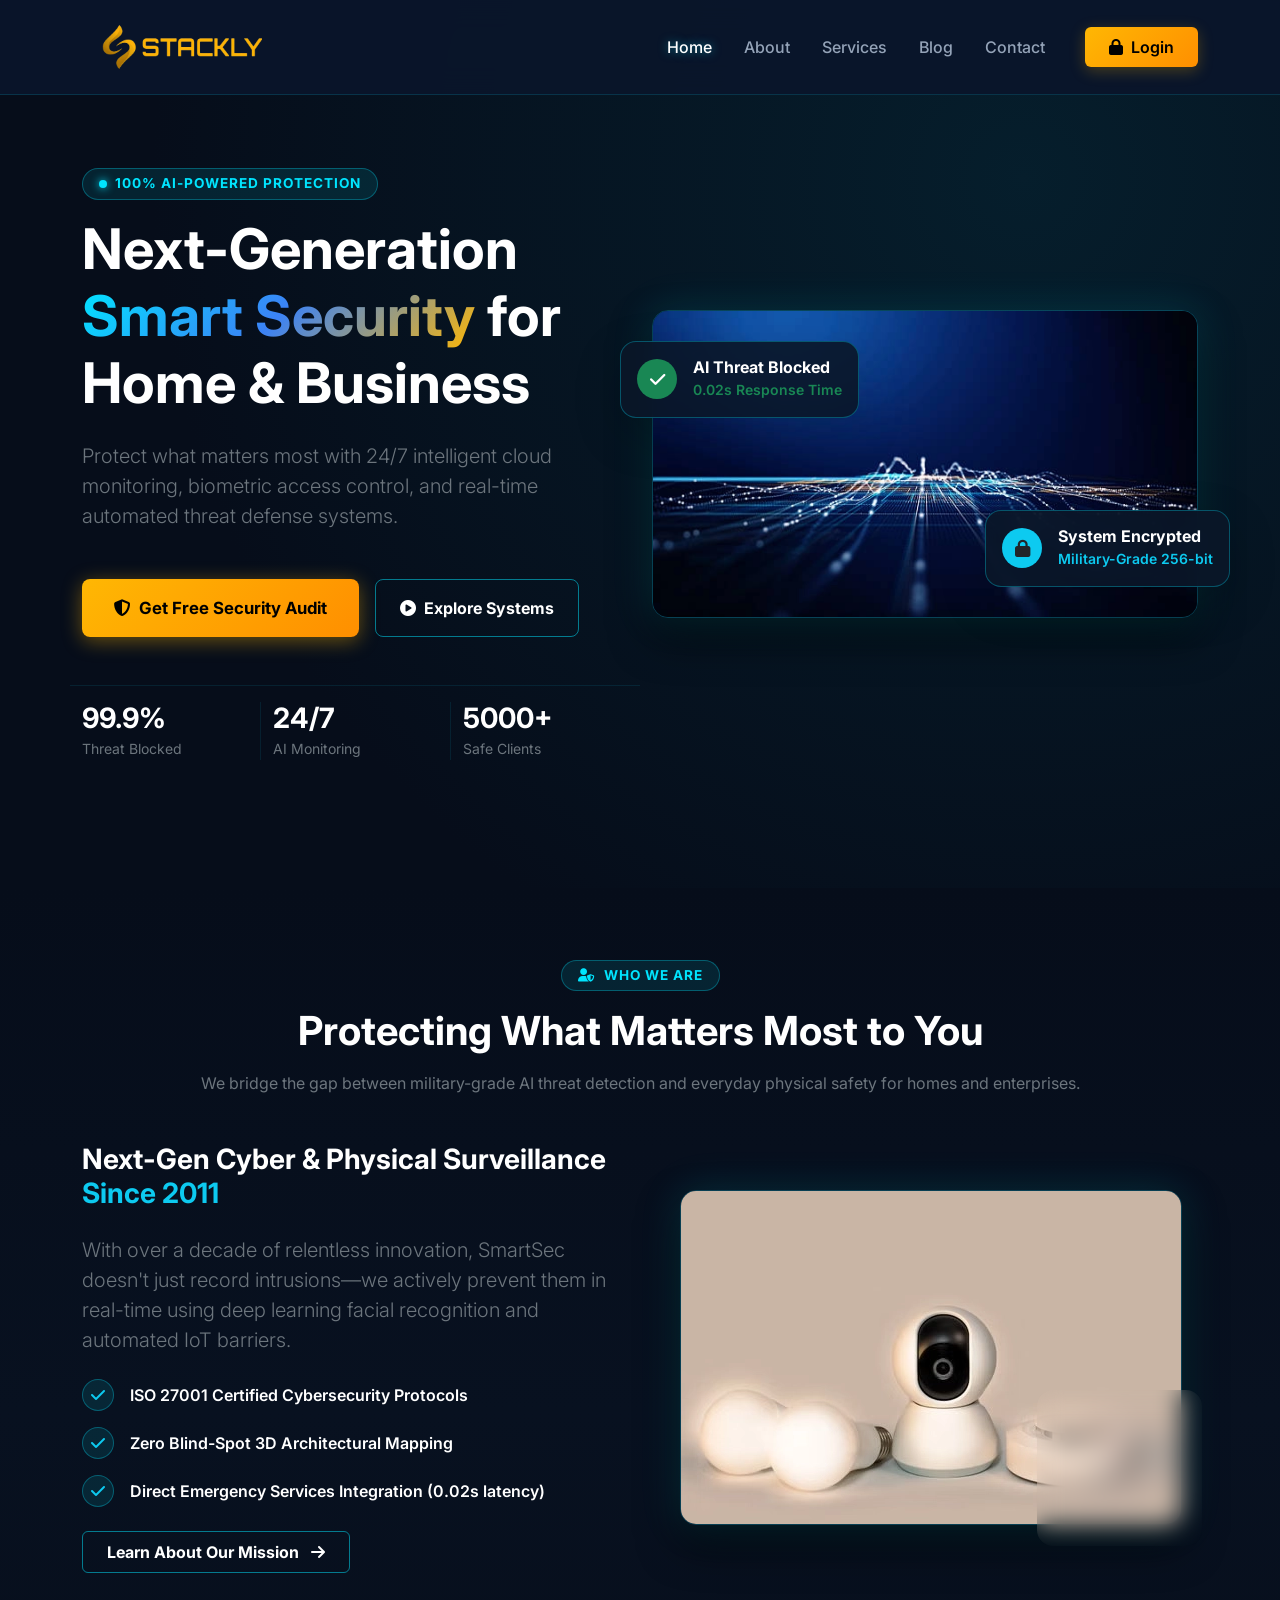
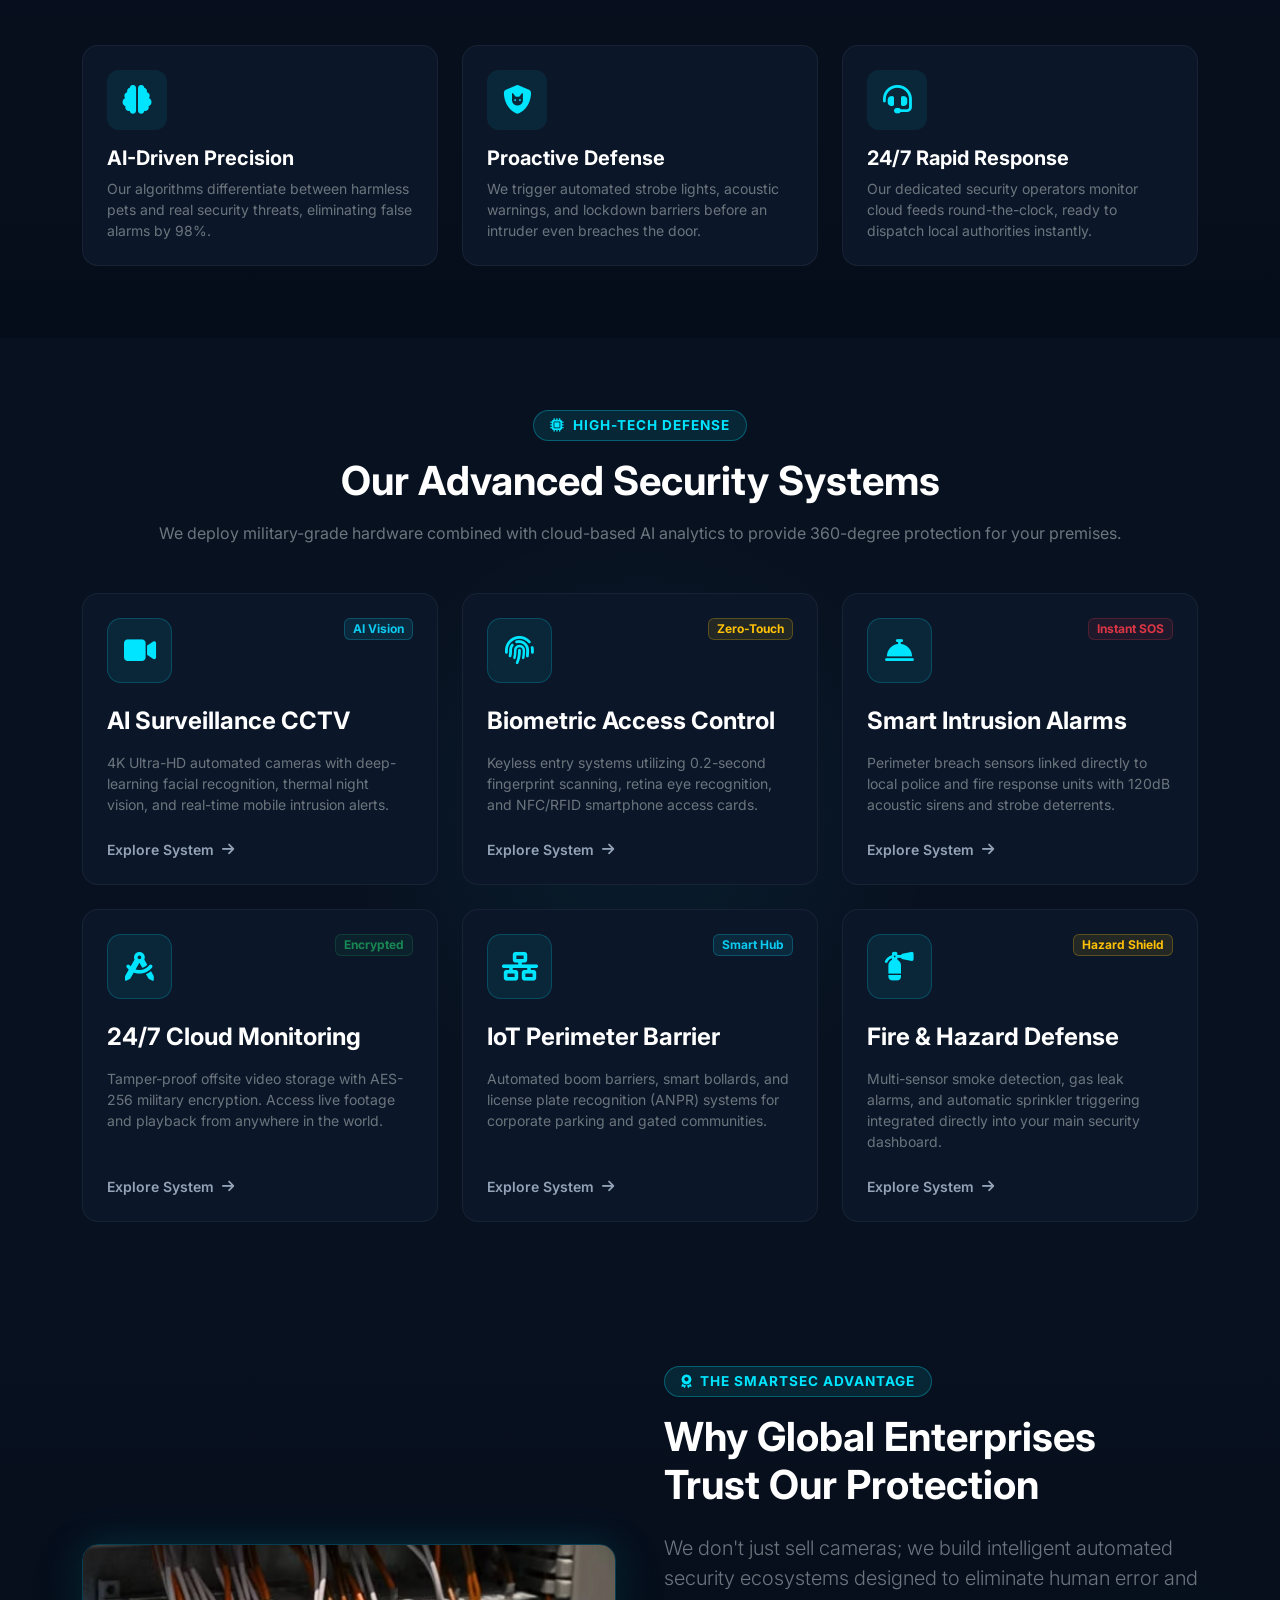
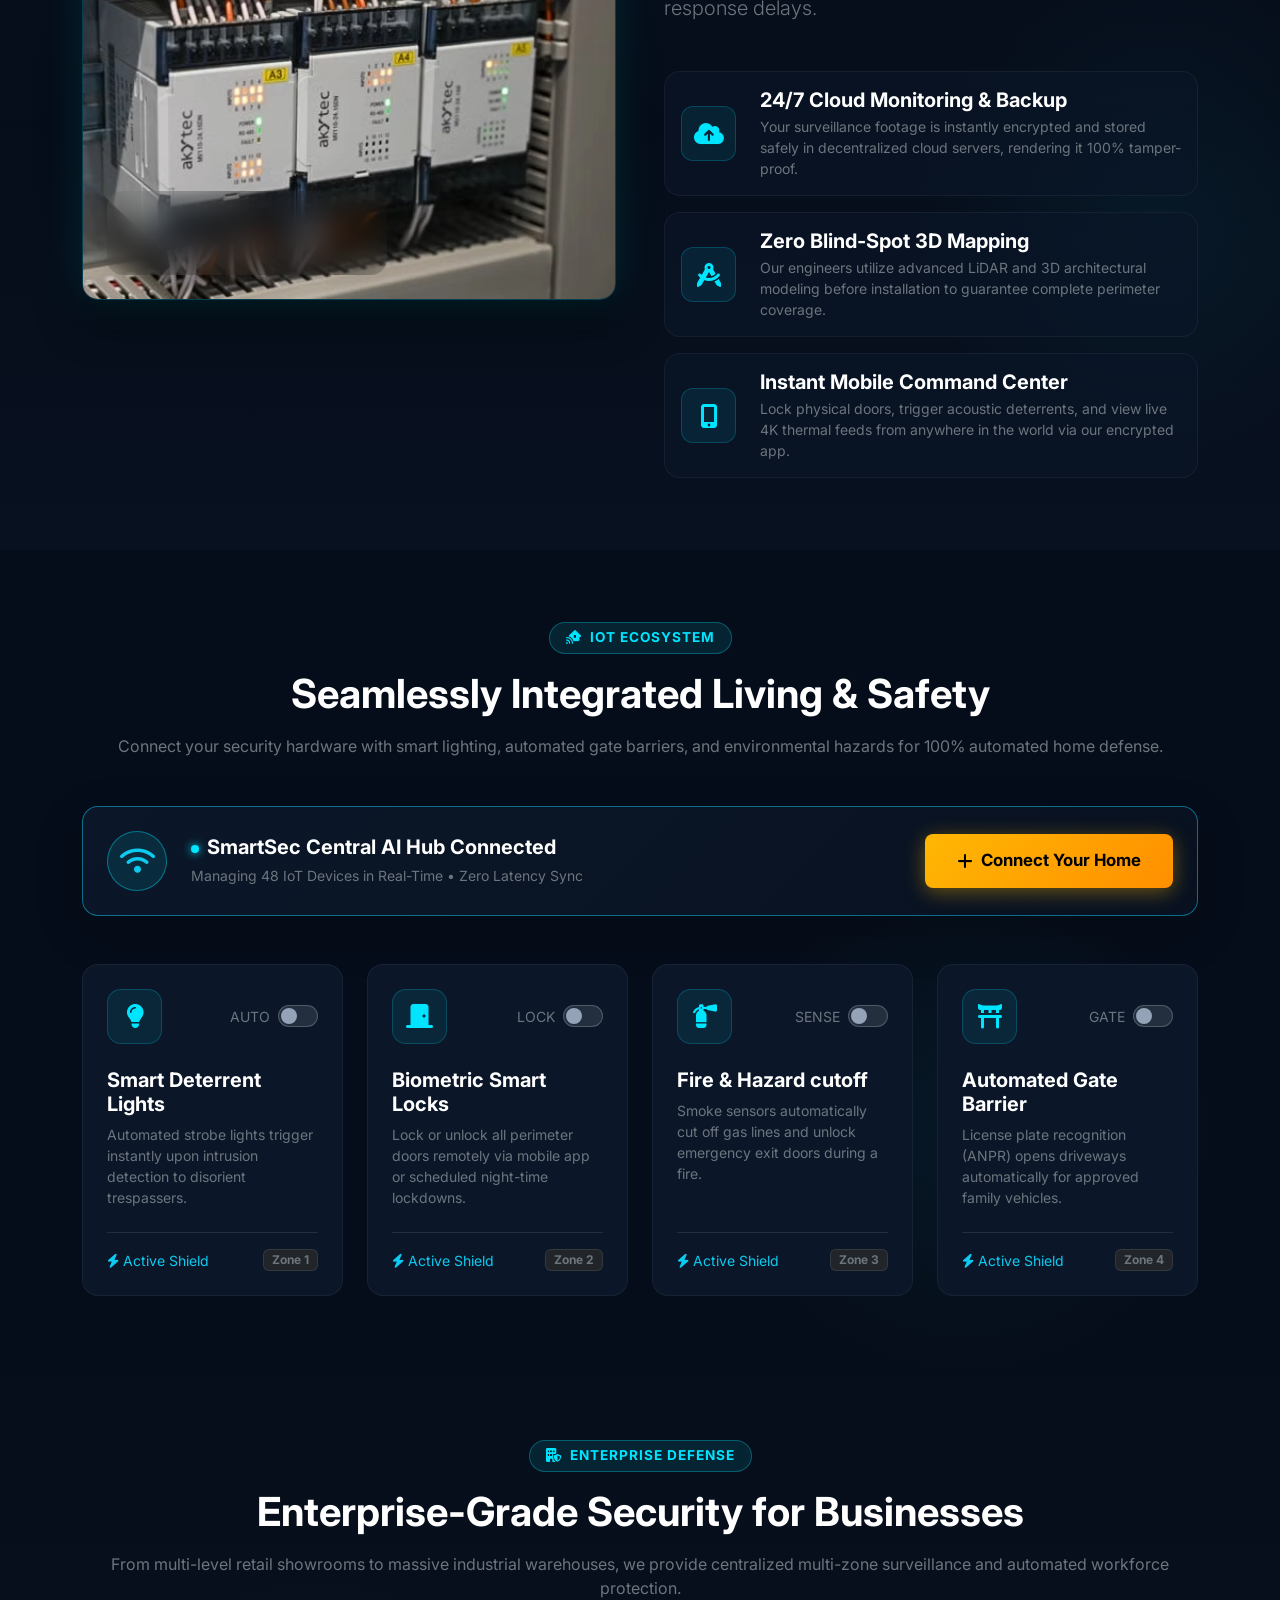
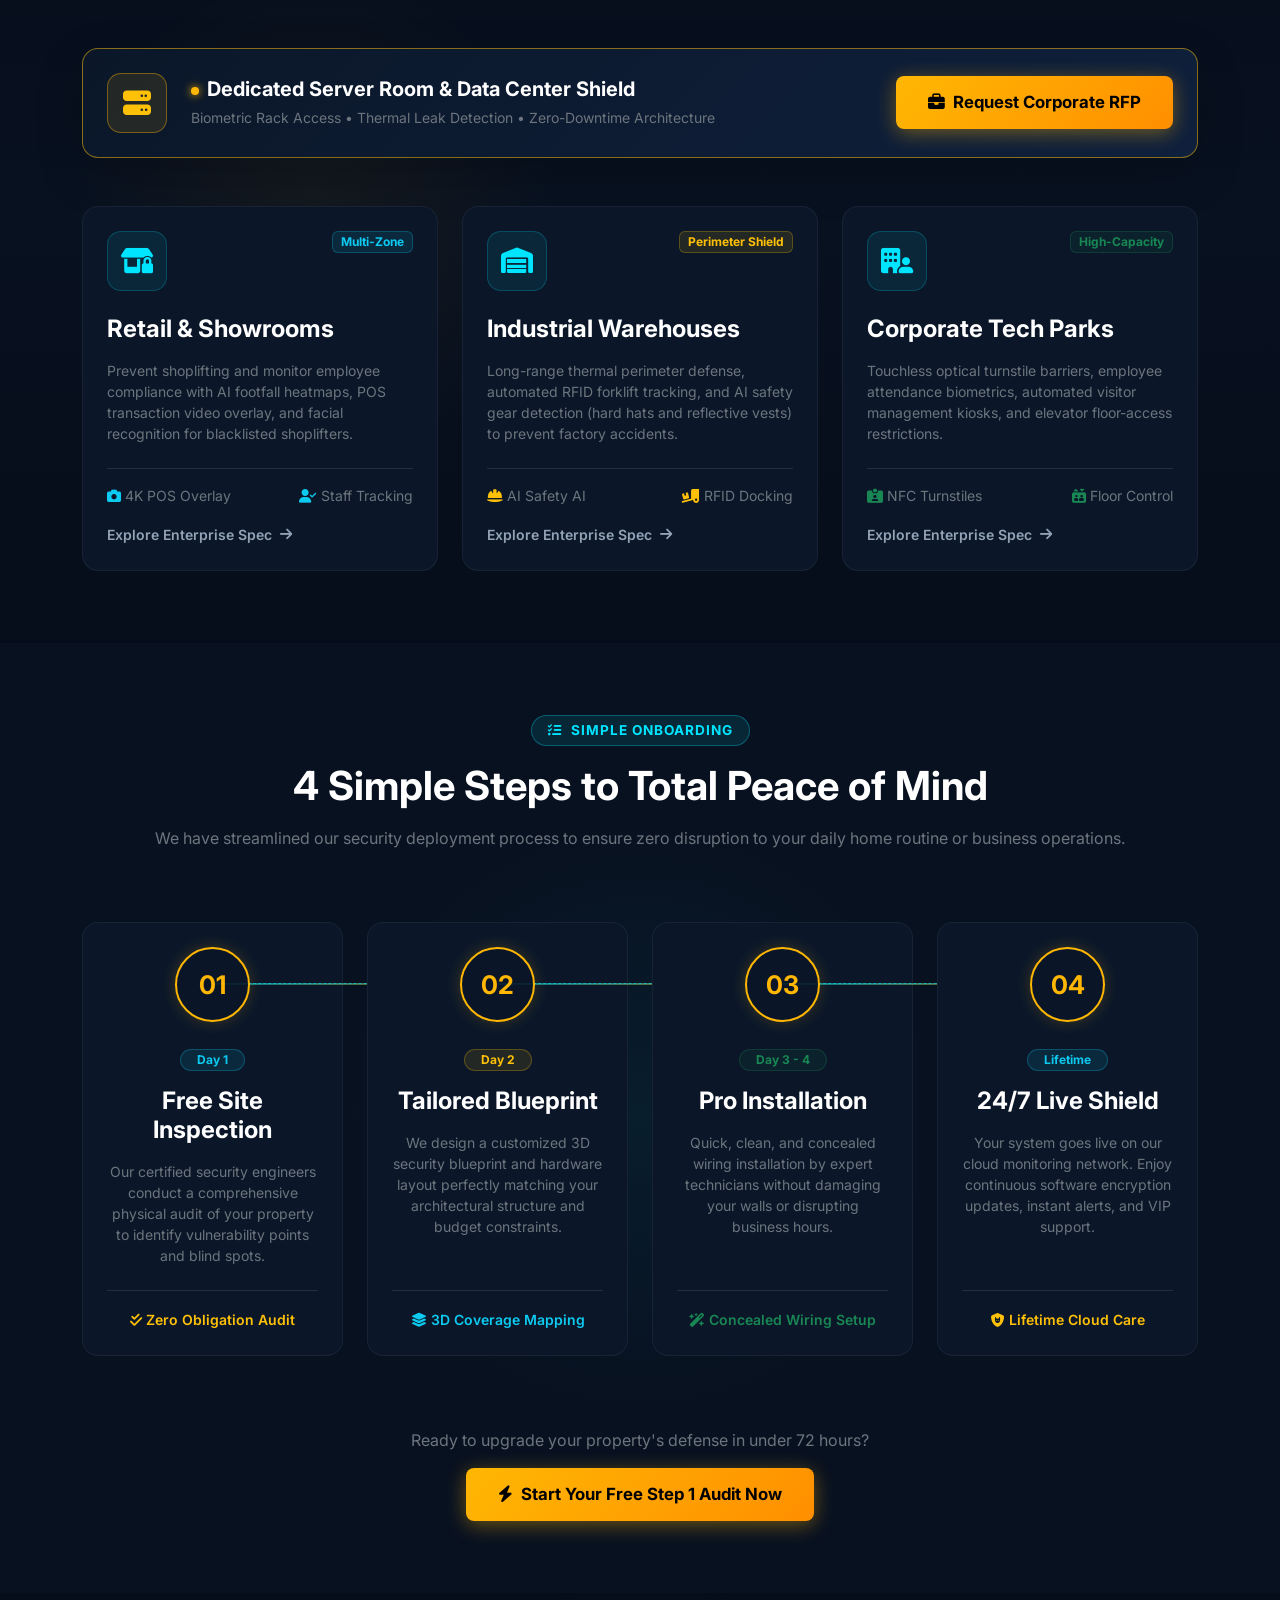
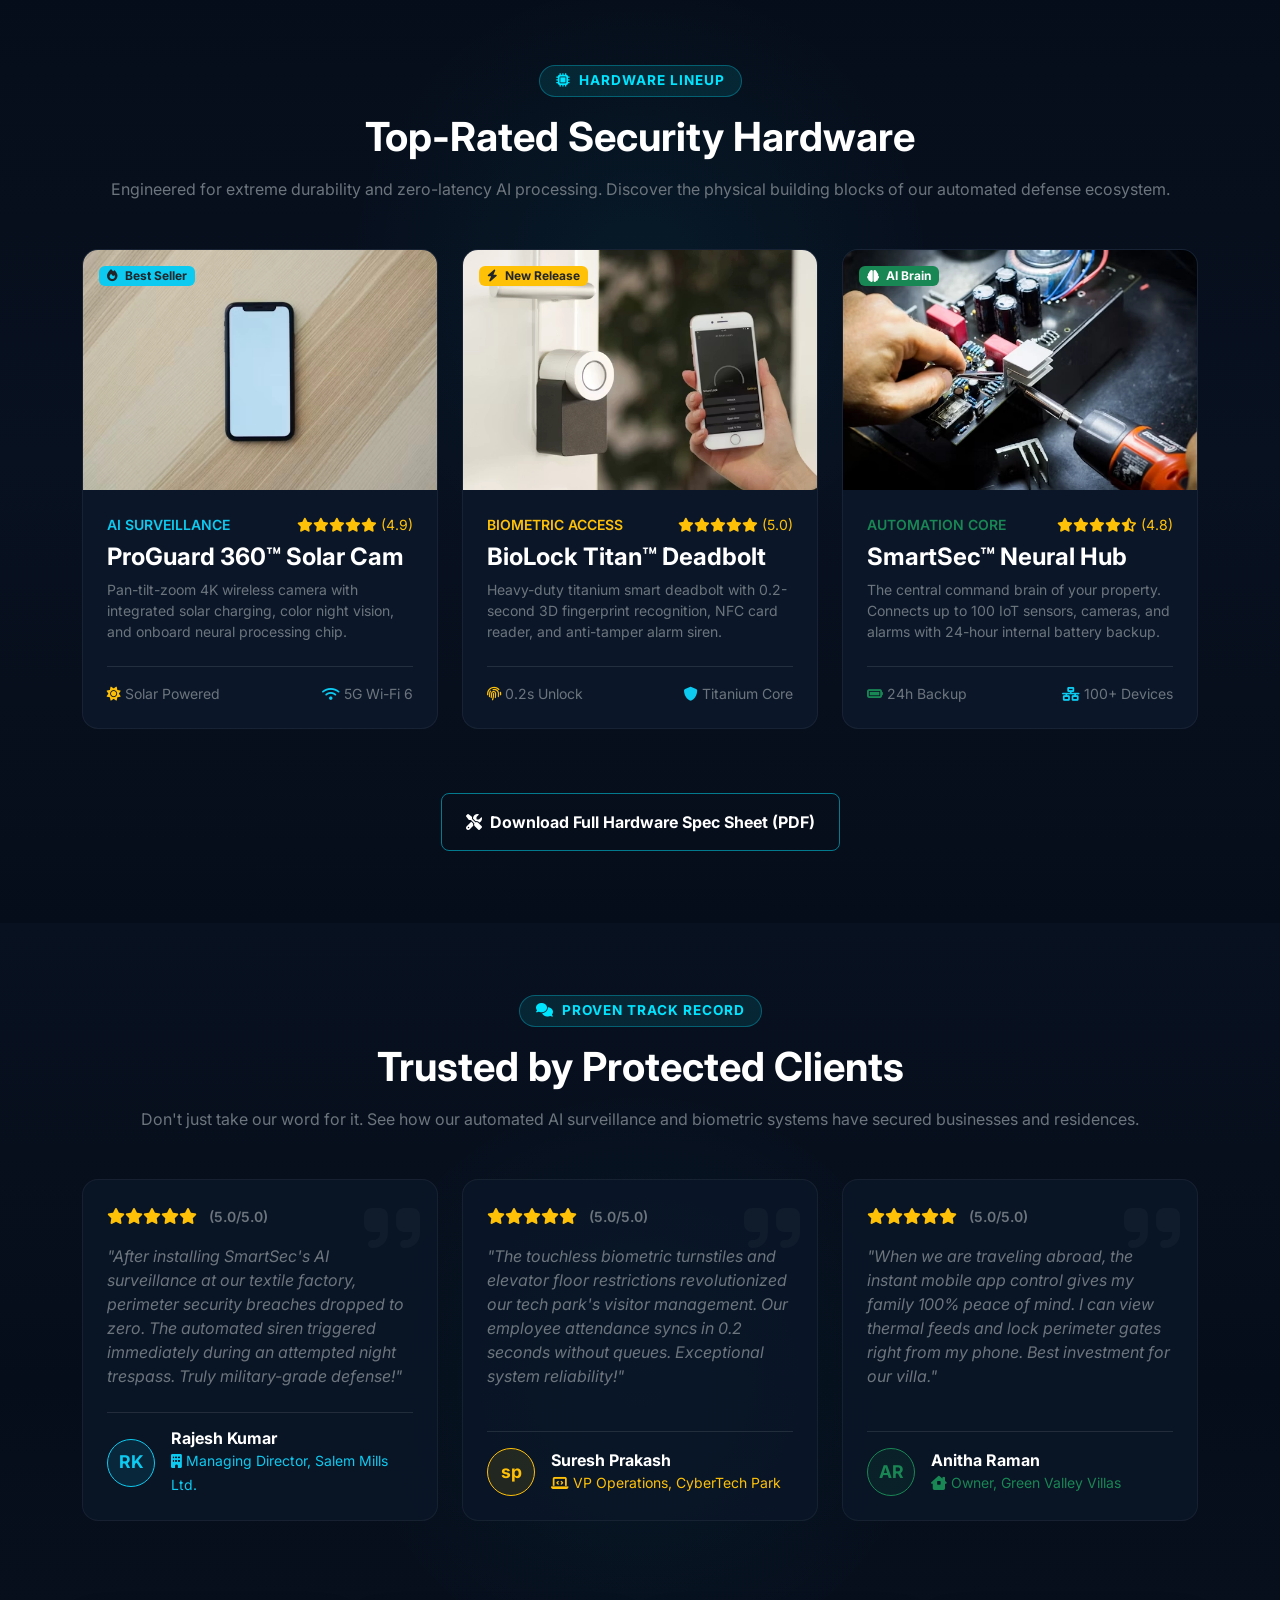
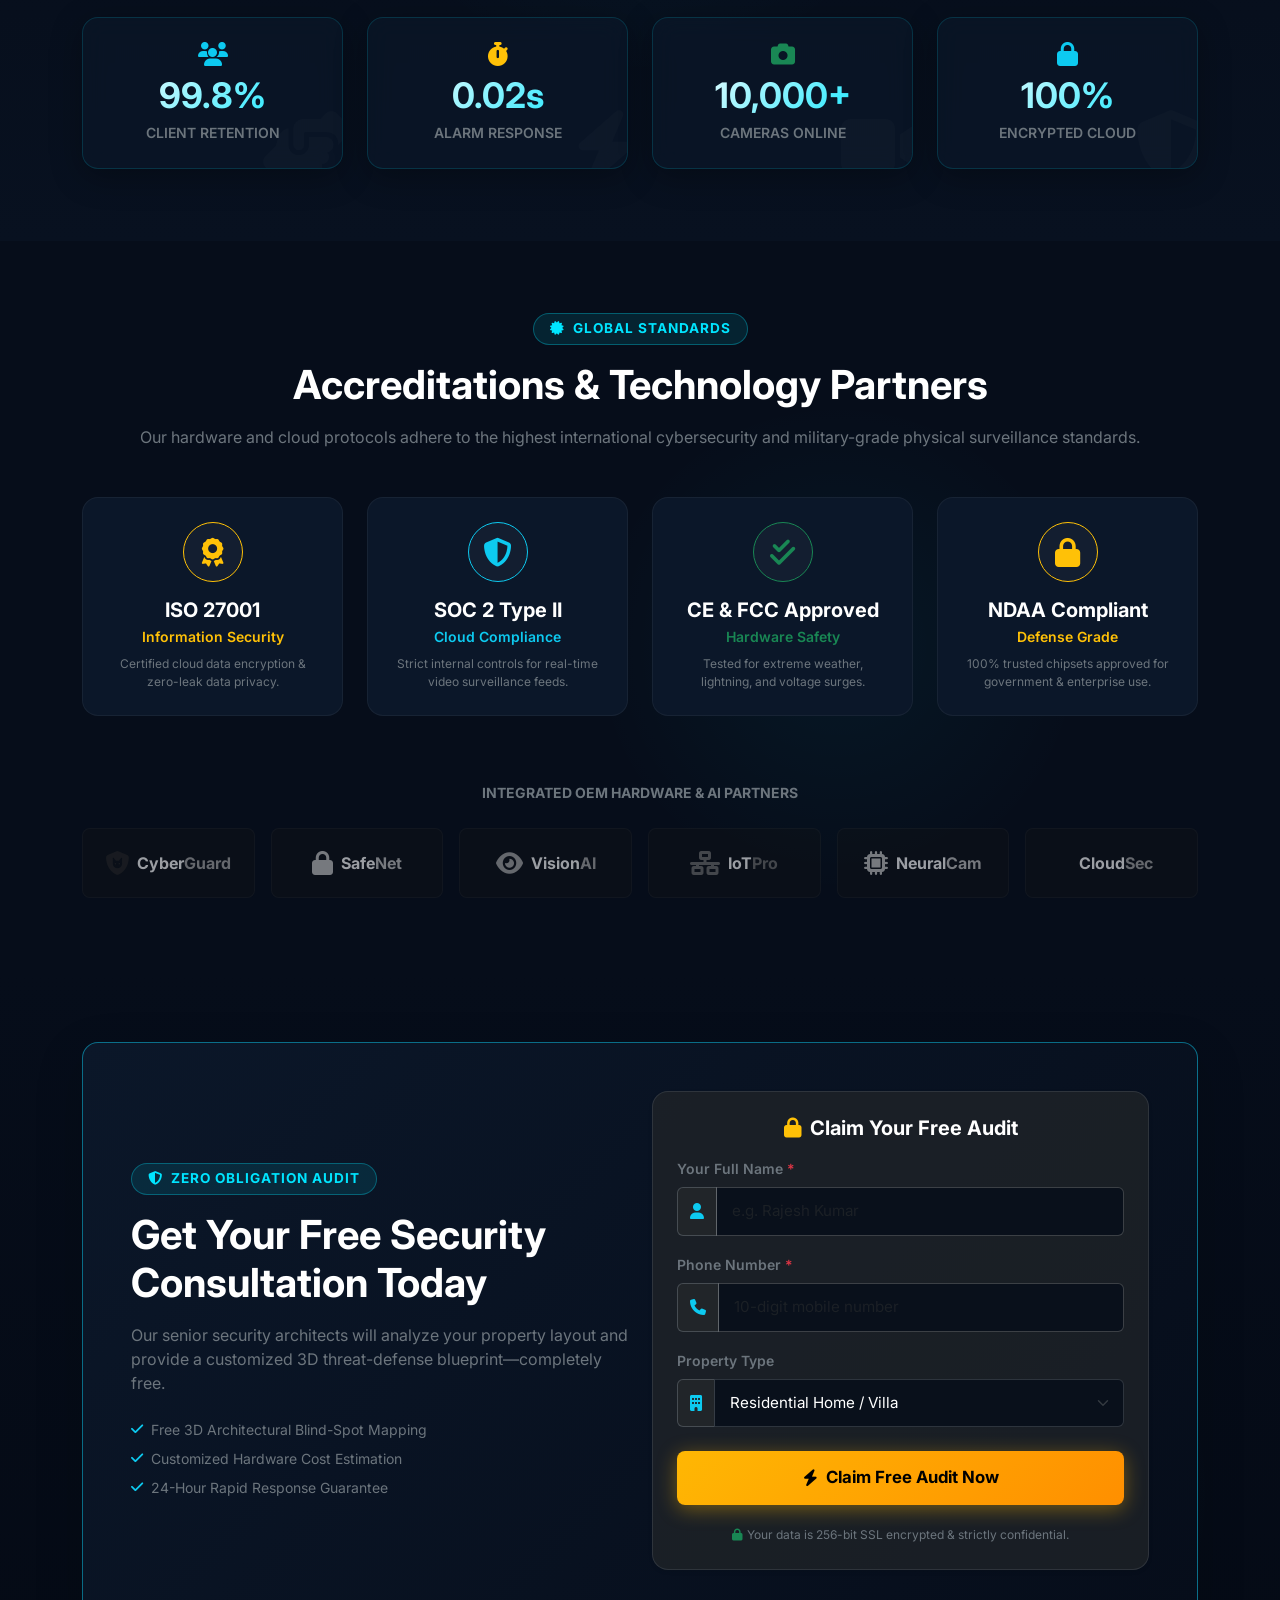
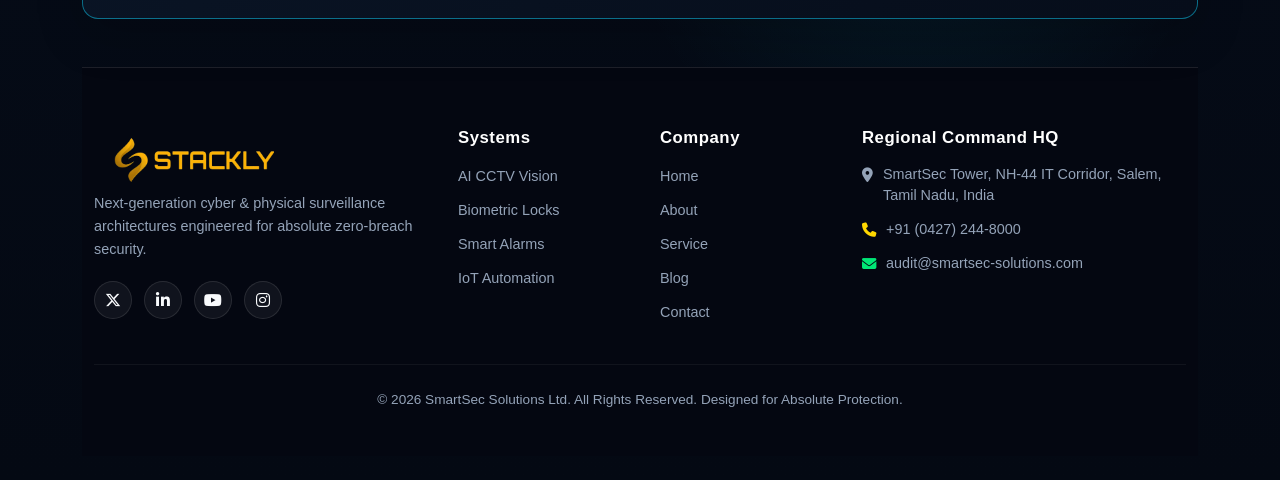
==== commit 7799dba2: "Smart-Security" ====
--- a/index.html
+++ b/index.html
@@ -6,11 +6,11 @@
     <meta name="viewport" content="width=device-width, initial-scale=1.0">
     <title>Smart Security Solutions</title>
 
-    <!-- Google Fonts -->
+
     <link href="https://fonts.googleapis.com/css2?family=Inter:wght@400;500;600;700&display=swap" rel="stylesheet">
-    <!-- Bootstrap 5.3 CSS (MANDATORY FOR NAVBAR TO WORK) -->
+
     <link href="https://cdn.jsdelivr.net/npm/bootstrap@5.3.2/dist/css/bootstrap.min.css" rel="stylesheet">
-    <!-- FontAwesome Icons -->
+
     <link rel="stylesheet" href="https://cdnjs.cloudflare.com/ajax/libs/font-awesome/6.4.2/css/all.min.css">
 
     <link rel="stylesheet" href="style.css">
@@ -19,7 +19,7 @@
 
 <body>
 
-    <!-- STANDARD HORIZONTAL WEBSITE NAVBAR -->
+
     <nav class="navbar navbar-expand-lg fixed-top custom-navbar">
         <div class="container">
 
@@ -27,14 +27,14 @@
                 <img src="./asset/yellow_logo (2).webp" alt="Company Logo" class="logo-img">
             </a>
 
-            <!-- Mobile Hamburger Button -->
+
             <button class="navbar-toggler custom-toggler shadow-none" type="button" data-bs-toggle="collapse"
                 data-bs-target="#navbarNav" aria-controls="navbarNav" aria-expanded="false"
                 aria-label="Toggle navigation">
                 <i class="fa-solid fa-bars text-info fs-4"></i>
             </button>
 
-            <!-- Horizontal Menu Links & Login -->
+
             <div class="collapse navbar-collapse" id="navbarNav">
                 <ul class="navbar-nav ms-auto align-items-lg-center">
                     <li class="nav-item">
@@ -52,7 +52,7 @@
                     <li class="nav-item">
                         <a class="nav-link px-3" href="contact.html">Contact</a>
                     </li>
-                    <!-- Login Button -->
+
                     <li class="nav-item ms-lg-4 mt-3 mt-lg-0">
                         <a href="login.html" class="btn btn-login px-4 py-2 text-center d-block">
                             <i class="fa-solid fa-lock me-2"></i>Login
@@ -63,18 +63,18 @@
         </div>
     </nav>
 
-    <!-- 1. ADVANCED ANIMATED HERO SECTION -->
+
     <section id="home" class="hero-section text-center text-lg-start position-relative overflow-hidden">
-        <!-- Subtle Background Glow Effect -->
+
         <div class="hero-glow-bg"></div>
 
         <div class="container position-relative z-2">
             <div class="row align-items-center min-vh-75 py-5">
 
-                <!-- Left Column: Content with Staggered AOS -->
+
                 <div class="col-lg-6 mb-5 mb-lg-0">
 
-                    <!-- Animated Badge -->
+
                     <div data-aos="fade-down" data-aos-duration="800">
                         <span
                             class="badge cyber-badge px-3 py-2 rounded-pill fw-bold mb-3 d-inline-flex align-items-center">
@@ -82,20 +82,20 @@
                         </span>
                     </div>
 
-                    <!-- Animated Main Heading -->
+
                     <h1 class="display-4 fw-bold text-white mb-4 hero-title" data-aos="fade-right"
                         data-aos-duration="1000" data-aos-delay="150">
                         Next-Generation <span class="text-gradient">Smart Security</span> for Home & Business
                     </h1>
 
-                    <!-- Animated Paragraph -->
+
                     <p class="lead text-secondary mb-5 max-w-lg" data-aos="fade-up" data-aos-duration="1000"
                         data-aos-delay="300">
                         Protect what matters most with 24/7 intelligent cloud monitoring, biometric access control, and
                         real-time automated threat defense systems.
                     </p>
 
-                    <!-- Animated Buttons -->
+
                     <div class="d-flex flex-column flex-sm-row justify-content-center justify-content-lg-start gap-3"
                         data-aos="zoom-in-up" data-aos-duration="800" data-aos-delay="450">
                         <a href="404.html" class="btn btn-cyber-login py-3 px-4 fw-bold shadow-lg pulse-button">
@@ -106,7 +106,7 @@
                         </a>
                     </div>
 
-                    <!-- Animated Mini Stats Below Buttons -->
+
                     <div class="row mt-5 pt-3 border-top border-info border-opacity-10" data-aos="fade-up"
                         data-aos-duration="1000" data-aos-delay="600">
                         <div class="col-4">
@@ -125,18 +125,17 @@
 
                 </div>
 
-                <!-- Right Column: Visual with Floating Cards -->
+
                 <div class="col-lg-6 text-center position-relative mt-4 mt-lg-0">
 
-                    <!-- Main Image with Zoom & CSS Float Animation -->
+
                     <div class="hero-image-wrapper" data-aos="zoom-in-left" data-aos-duration="1200"
                         data-aos-delay="200">
-                        <img src="asset/se1.webp"
-                            alt="Smart Security Camera"
+                        <img src="asset/se1.webp" alt="Smart Security Camera"
                             class="img-fluid rounded-4 shadow-cyber border border-info border-opacity-25 floating-img">
                     </div>
 
-                    <!-- Floating Badge 1 (Top Left) -->
+
                     <div class="floating-card card-1 d-none d-sm-flex align-items-center p-3 rounded-4 shadow-lg"
                         data-aos="flip-down" data-aos-duration="1000" data-aos-delay="700">
                         <div class="icon-circle bg-success text-white me-3">
@@ -148,7 +147,7 @@
                         </div>
                     </div>
 
-                    <!-- Floating Badge 2 (Bottom Right) -->
+
                     <div class="floating-card card-2 d-none d-sm-flex align-items-center p-3 rounded-4 shadow-lg"
                         data-aos="flip-up" data-aos-duration="1000" data-aos-delay="900">
                         <div class="icon-circle bg-info text-dark me-3">
@@ -166,11 +165,11 @@
         </div>
     </section>
 
-    <!-- 2. ADVANCED ANIMATED ABOUT US SECTION -->
+
     <section id="about" class="about-section position-relative overflow-hidden py-5">
         <div class="container py-4">
 
-            <!-- Section Header with Animation -->
+
             <div class="text-center max-w-lg mx-auto mb-5" data-aos="fade-up" data-aos-duration="800">
                 <span class="badge cyber-badge px-3 py-2 rounded-pill fw-bold mb-3">
                     <i class="fa-solid fa-user-shield me-2"></i>WHO WE ARE
@@ -180,10 +179,10 @@
                     physical safety for homes and enterprises.</p>
             </div>
 
-            <!-- Main Story & Visual Grid -->
+
             <div class="row align-items-center g-5 mb-5">
 
-                <!-- Left: Text Content with Staggered AOS -->
+
                 <div class="col-lg-6" data-aos="fade-right" data-aos-duration="1000">
                     <h3 class="text-white fw-bold mb-4">
                         Next-Gen Cyber & Physical Surveillance <span class="text-info">Since 2011</span>
@@ -193,7 +192,7 @@
                         prevent them in real-time using deep learning facial recognition and automated IoT barriers.
                     </p>
 
-                    <!-- Animated Feature List -->
+
                     <div class="about-feature-list d-flex flex-column gap-3 mb-4">
                         <div class="d-flex align-items-center" data-aos="fade-up" data-aos-delay="200">
                             <div class="feature-icon-box me-3">
@@ -223,14 +222,13 @@
                     </div>
                 </div>
 
-                <!-- Right: Image Grid with Floating Badge -->
+
                 <div class="col-lg-6 position-relative text-center" data-aos="zoom-in-left" data-aos-duration="1200">
                     <div class="about-img-wrapper position-relative d-inline-block">
-                        <img src="asset/se2.webp"
-                            alt="Security Control Room"
+                        <img src="asset/se2.webp" alt="Security Control Room"
                             class="img-fluid rounded-4 shadow-cyber border border-info border-opacity-25 main-about-img">
 
-                        <!-- Floating Experience Badge -->
+
                         <div class="exp-badge bg-dark-subtle p-4 rounded-4 shadow-lg border border-warning text-start"
                             data-aos="flip-up" data-aos-duration="1000" data-aos-delay="600">
                             <h2 class="text-warning fw-bold mb-0 display-5">15+</h2>
@@ -242,7 +240,7 @@
 
             </div>
 
-            <!-- Core Values Section (3 Staggered Cards) -->
+
             <div class="row g-4 mt-2">
                 <div class="col-md-4" data-aos="fade-up" data-aos-duration="800" data-aos-delay="100">
                     <div class="about-val-card p-4 rounded-4 h-100">
@@ -281,14 +279,14 @@
         </div>
     </section>
 
-    <!-- 3. ADVANCED ANIMATED CORE SOLUTIONS SECTION -->
+
     <section id="services" class="solutions-section py-5 position-relative">
-        <!-- Background Glow Effect -->
+
         <div class="solutions-bg-glow"></div>
 
         <div class="container py-4 position-relative z-2">
 
-            <!-- Section Header -->
+
             <div class="text-center max-w-lg mx-auto mb-5" data-aos="fade-up" data-aos-duration="800">
                 <span class="badge cyber-badge px-3 py-2 rounded-pill fw-bold mb-3">
                     <i class="fa-solid fa-microchip me-2"></i>HIGH-TECH DEFENSE
@@ -298,10 +296,10 @@
                     to provide 360-degree protection for your premises.</p>
             </div>
 
-            <!-- Solutions 6-Card Grid with Staggered AOS -->
+
             <div class="row g-4">
 
-                <!-- Card 1: AI CCTV -->
+
                 <div class="col-md-6 col-lg-4" data-aos="fade-up" data-aos-duration="800" data-aos-delay="100">
                     <div class="solution-card p-4 rounded-4 h-100 d-flex flex-column justify-content-between">
                         <div>
@@ -324,7 +322,7 @@
                     </div>
                 </div>
 
-                <!-- Card 2: Biometric Access -->
+
                 <div class="col-md-6 col-lg-4" data-aos="fade-up" data-aos-duration="800" data-aos-delay="200">
                     <div class="solution-card p-4 rounded-4 h-100 d-flex flex-column justify-content-between">
                         <div>
@@ -346,7 +344,7 @@
                     </div>
                 </div>
 
-                <!-- Card 3: Smart Alarms -->
+
                 <div class="col-md-6 col-lg-4" data-aos="fade-up" data-aos-duration="800" data-aos-delay="300">
                     <div class="solution-card p-4 rounded-4 h-100 d-flex flex-column justify-content-between">
                         <div>
@@ -369,7 +367,7 @@
                     </div>
                 </div>
 
-                <!-- Card 4: Cloud Monitoring -->
+
                 <div class="col-md-6 col-lg-4" data-aos="fade-up" data-aos-duration="800" data-aos-delay="400">
                     <div class="solution-card p-4 rounded-4 h-100 d-flex flex-column justify-content-between">
                         <div>
@@ -391,7 +389,7 @@
                     </div>
                 </div>
 
-                <!-- Card 5: IoT Automation -->
+
                 <div class="col-md-6 col-lg-4" data-aos="fade-up" data-aos-duration="800" data-aos-delay="500">
                     <div class="solution-card p-4 rounded-4 h-100 d-flex flex-column justify-content-between">
                         <div>
@@ -414,7 +412,7 @@
                     </div>
                 </div>
 
-                <!-- Card 6: Fire & Hazard -->
+
                 <div class="col-md-6 col-lg-4" data-aos="fade-up" data-aos-duration="800" data-aos-delay="600">
                     <div class="solution-card p-4 rounded-4 h-100 d-flex flex-column justify-content-between">
                         <div>
@@ -443,22 +441,21 @@
         </div>
     </section>
 
-    <!-- 4. ADVANCED ANIMATED WHY CHOOSE US SECTION -->
+
     <section class="why-us-section py-5 position-relative overflow-hidden">
-        <!-- Subtle Background Glow -->
+
         <div class="why-bg-glow"></div>
 
         <div class="container py-4 position-relative z-2">
             <div class="row align-items-center g-5">
 
-                <!-- Left Column: Visual with Floating AI Shield Widget -->
+
                 <div class="col-lg-6 position-relative mb-5 mb-lg-0" data-aos="fade-right" data-aos-duration="1000">
                     <div class="why-img-wrapper position-relative d-inline-block w-100">
-                        <img src="asset/se3.webp"
-                            alt="Server & AI Security"
+                        <img src="asset/se3.webp" alt="Server & AI Security"
                             class="img-fluid rounded-4 shadow-cyber border border-info border-opacity-25 w-100 main-why-img">
 
-                        <!-- Live AI Status Floating Widget -->
+
                         <div class="live-status-widget p-3 rounded-4 shadow-lg d-flex align-items-center border border-info"
                             data-aos="flip-up" data-aos-duration="1000" data-aos-delay="500">
                             <div class="status-pulse-circle me-3 d-flex align-items-center justify-content-center">
@@ -475,7 +472,7 @@
                     </div>
                 </div>
 
-                <!-- Right Column: Content & Interactive Feature Cards -->
+
                 <div class="col-lg-6" data-aos="fade-left" data-aos-duration="1000">
                     <span class="badge cyber-badge px-3 py-2 rounded-pill fw-bold mb-3">
                         <i class="fa-solid fa-award me-2"></i>THE SMARTSEC ADVANTAGE
@@ -484,7 +481,7 @@
                     <p class="text-secondary lead mb-5">We don't just sell cameras; we build intelligent automated
                         security ecosystems designed to eliminate human error and response delays.</p>
 
-                    <!-- Feature Card 1 -->
+
                     <div class="why-feature-card p-3 rounded-4 mb-3 d-flex align-items-center" data-aos="fade-left"
                         data-aos-duration="800" data-aos-delay="200">
                         <div class="why-icon-box me-4 flex-shrink-0">
@@ -497,7 +494,7 @@
                         </div>
                     </div>
 
-                    <!-- Feature Card 2 -->
+
                     <div class="why-feature-card p-3 rounded-4 mb-3 d-flex align-items-center" data-aos="fade-left"
                         data-aos-duration="800" data-aos-delay="350">
                         <div class="why-icon-box me-4 flex-shrink-0">
@@ -510,7 +507,7 @@
                         </div>
                     </div>
 
-                    <!-- Feature Card 3 -->
+
                     <div class="why-feature-card p-3 rounded-4 d-flex align-items-center" data-aos="fade-left"
                         data-aos-duration="800" data-aos-delay="500">
                         <div class="why-icon-box me-4 flex-shrink-0">
@@ -529,14 +526,14 @@
         </div>
     </section>
 
-    <!-- 5. ADVANCED ANIMATED SMART HOME AUTOMATION SECTION -->
+
     <section id="automation" class="automation-section py-5 position-relative overflow-hidden">
-        <!-- Subtle Background Radar Glow -->
+
         <div class="auto-bg-glow"></div>
 
         <div class="container py-4 position-relative z-2">
 
-            <!-- Section Header -->
+
             <div class="text-center max-w-lg mx-auto mb-5" data-aos="fade-up" data-aos-duration="800">
                 <span class="badge cyber-badge px-3 py-2 rounded-pill fw-bold mb-3">
                     <i class="fa-solid fa-house-signal me-2"></i>IOT ECOSYSTEM
@@ -546,7 +543,7 @@
                     barriers, and environmental hazards for 100% automated home defense.</p>
             </div>
 
-            <!-- Central Smart Hub Banner (AI Core) -->
+
             <div class="smart-hub-banner p-4 rounded-4 mb-5 border border-info border-opacity-50 shadow-lg d-flex flex-column flex-md-row align-items-center justify-content-between"
                 data-aos="zoom-in" data-aos-duration="1000">
                 <div class="d-flex align-items-center mb-3 mb-md-0">
@@ -567,14 +564,14 @@
                 </a>
             </div>
 
-            <!-- 4 Smart Device Cards Grid with Staggered AOS -->
+
             <div class="row g-4">
 
-                <!-- Card 1: Smart Lighting -->
+
                 <div class="col-md-6 col-lg-3" data-aos="flip-left" data-aos-duration="800" data-aos-delay="100">
                     <div class="auto-card p-4 rounded-4 h-100 d-flex flex-column justify-content-between">
                         <div>
-                            <!-- Top Header with Auto-Toggle Switch -->
+
                             <div class="d-flex justify-content-between align-items-center mb-4">
                                 <div class="auto-icon-box">
                                     <i class="fa-solid fa-lightbulb"></i>
@@ -599,7 +596,7 @@
                     </div>
                 </div>
 
-                <!-- Card 2: Smart Locks -->
+
                 <div class="col-md-6 col-lg-3" data-aos="flip-left" data-aos-duration="800" data-aos-delay="250">
                     <div class="auto-card p-4 rounded-4 h-100 d-flex flex-column justify-content-between">
                         <div>
@@ -627,7 +624,7 @@
                     </div>
                 </div>
 
-                <!-- Card 3: Fire & Hazard -->
+
                 <div class="col-md-6 col-lg-3" data-aos="flip-left" data-aos-duration="800" data-aos-delay="400">
                     <div class="auto-card p-4 rounded-4 h-100 d-flex flex-column justify-content-between">
                         <div>
@@ -655,7 +652,7 @@
                     </div>
                 </div>
 
-                <!-- Card 4: Automated Gates -->
+
                 <div class="col-md-6 col-lg-3" data-aos="flip-left" data-aos-duration="800" data-aos-delay="550">
                     <div class="auto-card p-4 rounded-4 h-100 d-flex flex-column justify-content-between">
                         <div>
@@ -688,14 +685,14 @@
         </div>
     </section>
 
-    <!-- 6. ADVANCED ANIMATED COMMERCIAL PROTECTION SECTION -->
+
     <section id="commercial" class="commercial-section py-5 position-relative overflow-hidden">
-        <!-- Subtle Background Glow -->
+
         <div class="comm-bg-glow"></div>
 
         <div class="container py-4 position-relative z-2">
 
-            <!-- Section Header -->
+
             <div class="text-center max-w-lg mx-auto mb-5" data-aos="fade-up" data-aos-duration="800">
                 <span class="badge cyber-badge px-3 py-2 rounded-pill fw-bold mb-3">
                     <i class="fa-solid fa-building-shield me-2"></i>ENTERPRISE DEFENSE
@@ -705,7 +702,7 @@
                     provide centralized multi-zone surveillance and automated workforce protection.</p>
             </div>
 
-            <!-- Enterprise Core Highlight Banner -->
+
             <div class="comm-highlight-banner p-4 rounded-4 mb-5 border border-warning border-opacity-50 shadow-lg d-flex flex-column flex-md-row align-items-center justify-content-between"
                 data-aos="zoom-in" data-aos-duration="1000">
                 <div class="d-flex align-items-center mb-3 mb-md-0">
@@ -726,10 +723,10 @@
                 </a>
             </div>
 
-            <!-- 3 Massive Enterprise Cards Grid with Staggered AOS -->
+
             <div class="row g-4">
 
-                <!-- Card 1: Retail & Showrooms -->
+
                 <div class="col-lg-4 col-md-6" data-aos="fade-up" data-aos-duration="800" data-aos-delay="100">
                     <div class="comm-card p-4 rounded-4 h-100 d-flex flex-column justify-content-between">
                         <div>
@@ -759,7 +756,7 @@
                     </div>
                 </div>
 
-                <!-- Card 2: Industrial Warehouses -->
+
                 <div class="col-lg-4 col-md-6" data-aos="fade-up" data-aos-duration="800" data-aos-delay="250">
                     <div class="comm-card p-4 rounded-4 h-100 d-flex flex-column justify-content-between">
                         <div>
@@ -790,7 +787,7 @@
                     </div>
                 </div>
 
-                <!-- Card 3: Corporate Tech Parks -->
+
                 <div class="col-lg-4 col-md-12" data-aos="fade-up" data-aos-duration="800" data-aos-delay="400">
                     <div class="comm-card p-4 rounded-4 h-100 d-flex flex-column justify-content-between">
                         <div>
@@ -825,14 +822,14 @@
         </div>
     </section>
 
-    <!-- 7. ADVANCED ANIMATED HOW IT WORKS SECTION -->
+
     <section id="process" class="process-section py-5 position-relative overflow-hidden">
-        <!-- Background Subtle Radar Glow -->
+
         <div class="process-bg-glow"></div>
 
         <div class="container py-4 position-relative z-2">
 
-            <!-- Section Header -->
+
             <div class="text-center max-w-lg mx-auto mb-5" data-aos="fade-up" data-aos-duration="800">
                 <span class="badge cyber-badge px-3 py-2 rounded-pill fw-bold mb-3">
                     <i class="fa-solid fa-list-check me-2"></i>SIMPLE ONBOARDING
@@ -842,16 +839,16 @@
                     disruption to your daily home routine or business operations.</p>
             </div>
 
-            <!-- 4-Step Process Grid with Staggered AOS & Connecting Line -->
+
             <div class="row g-4 position-relative process-grid-wrapper mt-3">
 
-                <!-- Step 1: Site Inspection -->
+
                 <div class="col-md-6 col-lg-3" data-aos="zoom-in-up" data-aos-duration="800" data-aos-delay="100">
                     <div
                         class="step-card p-4 rounded-4 text-center h-100 d-flex flex-column justify-content-between position-relative">
                         <div class="step-line-connector d-none d-lg-block"></div>
                         <div>
-                            <!-- Glowing Step Number Circle -->
+
                             <div class="step-circle mx-auto mb-4">
                                 <span>01</span>
                             </div>
@@ -870,7 +867,7 @@
                     </div>
                 </div>
 
-                <!-- Step 2: Custom Design -->
+
                 <div class="col-md-6 col-lg-3" data-aos="zoom-in-up" data-aos-duration="800" data-aos-delay="250">
                     <div
                         class="step-card p-4 rounded-4 text-center h-100 d-flex flex-column justify-content-between position-relative">
@@ -894,7 +891,7 @@
                     </div>
                 </div>
 
-                <!-- Step 3: Pro Installation -->
+
                 <div class="col-md-6 col-lg-3" data-aos="zoom-in-up" data-aos-duration="800" data-aos-delay="400">
                     <div
                         class="step-card p-4 rounded-4 text-center h-100 d-flex flex-column justify-content-between position-relative">
@@ -917,7 +914,7 @@
                     </div>
                 </div>
 
-                <!-- Step 4: 24/7 Support -->
+
                 <div class="col-md-6 col-lg-3" data-aos="zoom-in-up" data-aos-duration="800" data-aos-delay="550">
                     <div
                         class="step-card p-4 rounded-4 text-center h-100 d-flex flex-column justify-content-between position-relative">
@@ -940,7 +937,7 @@
 
             </div>
 
-            <!-- Bottom CTA Box -->
+
             <div class="text-center mt-5 pt-4" data-aos="fade-up" data-aos-duration="800" data-aos-delay="650">
                 <p class="text-secondary mb-3">Ready to upgrade your property's defense in under 72 hours?</p>
                 <a href="404.html" class="btn btn-cyber-login px-5 py-3 fw-bold shadow-lg">
@@ -951,14 +948,14 @@
         </div>
     </section>
 
-    <!-- 8. ADVANCED ANIMATED INTERACTIVE PRODUCT SHOWCASE -->
+
     <section id="showcase" class="showcase-section py-5 position-relative overflow-hidden">
-        <!-- Subtle Background Neon Glow -->
+
         <div class="showcase-bg-glow"></div>
 
         <div class="container py-4 position-relative z-2">
 
-            <!-- Section Header -->
+
             <div class="text-center max-w-lg mx-auto mb-5" data-aos="fade-up" data-aos-duration="800">
                 <span class="badge cyber-badge px-3 py-2 rounded-pill fw-bold mb-3">
                     <i class="fa-solid fa-microchip me-2"></i>HARDWARE LINEUP
@@ -968,27 +965,27 @@
                     Discover the physical building blocks of our automated defense ecosystem.</p>
             </div>
 
-            <!-- Product Showcase 3-Card Grid -->
+
             <div class="row g-4">
 
-                <!-- Product 1: ProGuard 360 Camera -->
+
                 <div class="col-md-6 col-lg-4" data-aos="zoom-in-up" data-aos-duration="800" data-aos-delay="100">
                     <div
                         class="product-card rounded-4 overflow-hidden h-100 d-flex flex-column justify-content-between">
 
-                        <!-- Interactive Image Box with Laser Scan -->
+
                         <div class="product-img-wrapper position-relative overflow-hidden">
                             <span
                                 class="badge bg-info text-dark fw-bold position-absolute top-0 start-0 m-3 z-3 pulse-badge">
                                 <i class="fa-solid fa-fire me-1"></i> Best Seller
                             </span>
-                            <img src="asset/se4.webp"
-                                class="img-fluid w-100 product-main-img" alt="ProGuard 360 Camera">
-
-                            <!-- Sci-Fi Laser Scan Line -->
+                            <img src="asset/se4.webp" class="img-fluid w-100 product-main-img"
+                                alt="ProGuard 360 Camera">
+
+
                             <div class="laser-scanner"></div>
 
-                            <!-- Hover Slide-Up Action Buttons -->
+
                             <div class="product-hover-actions d-flex gap-2 p-3 w-100 justify-content-center">
                                 <a href="404.html"
                                     class="btn btn-sm btn-dark bg-opacity-75 text-white border border-info flex-fill py-2 fw-semibold">
@@ -1000,7 +997,7 @@
                             </div>
                         </div>
 
-                        <!-- Product Info -->
+
                         <div class="p-4 d-flex flex-column justify-content-between flex-grow-1">
                             <div>
                                 <div class="d-flex justify-content-between align-items-center mb-2">
@@ -1016,7 +1013,7 @@
                                     solar charging, color night vision, and onboard neural processing chip.</p>
                             </div>
 
-                            <!-- Bottom Hardware Specs Bar -->
+
                             <div
                                 class="pt-3 border-top border-secondary border-opacity-25 d-flex justify-content-between align-items-center small text-secondary">
                                 <span><i class="fa-solid fa-sun text-warning me-1"></i>Solar Powered</span>
@@ -1027,7 +1024,7 @@
                     </div>
                 </div>
 
-                <!-- Product 2: BioLock Titan -->
+
                 <div class="col-md-6 col-lg-4" data-aos="zoom-in-up" data-aos-duration="800" data-aos-delay="250">
                     <div
                         class="product-card rounded-4 overflow-hidden h-100 d-flex flex-column justify-content-between">
@@ -1036,8 +1033,8 @@
                             <span class="badge bg-warning text-dark fw-bold position-absolute top-0 start-0 m-3 z-3">
                                 <i class="fa-solid fa-bolt me-1"></i> New Release
                             </span>
-                            <img src="asset/se5.webp"
-                                class="img-fluid w-100 product-main-img" alt="BioLock Titan Smart Lock">
+                            <img src="asset/se5.webp" class="img-fluid w-100 product-main-img"
+                                alt="BioLock Titan Smart Lock">
 
                             <div class="laser-scanner"></div>
 
@@ -1077,7 +1074,7 @@
                     </div>
                 </div>
 
-                <!-- Product 3: SmartSec Central Hub -->
+
                 <div class="col-md-6 col-lg-4" data-aos="zoom-in-up" data-aos-duration="800" data-aos-delay="400">
                     <div
                         class="product-card rounded-4 overflow-hidden h-100 d-flex flex-column justify-content-between">
@@ -1087,8 +1084,8 @@
                                 class="badge bg-success text-white fw-bold position-absolute top-0 start-0 m-3 z-3 pulse-badge">
                                 <i class="fa-solid fa-brain me-1"></i> AI Brain
                             </span>
-                            <img src="asset/se6.webp"
-                                class="img-fluid w-100 product-main-img" alt="SmartSec Central Hub">
+                            <img src="asset/se6.webp" class="img-fluid w-100 product-main-img"
+                                alt="SmartSec Central Hub">
 
                             <div class="laser-scanner"></div>
 
@@ -1131,7 +1128,7 @@
 
             </div>
 
-            <!-- Bottom Hardware Catalog Link -->
+
             <div class="text-center mt-5 pt-3" data-aos="fade-up" data-aos-duration="800" data-aos-delay="550">
                 <a href="404.html" class="btn btn-outline-cyber px-4 py-3 fw-bold rounded-3">
                     <i class="fa-solid fa-screwdriver-wrench me-2"></i>Download Full Hardware Spec Sheet (PDF)
@@ -1141,14 +1138,14 @@
         </div>
     </section>
 
-    <!-- 9. ADVANCED ANIMATED CLIENT TESTIMONIALS SECTION -->
+
     <section id="testimonials" class="testimonials-section py-5 position-relative overflow-hidden">
-        <!-- Subtle Background Radar Glow -->
+
         <div class="testi-bg-glow"></div>
 
         <div class="container py-4 position-relative z-2">
 
-            <!-- Section Header -->
+
             <div class="text-center max-w-lg mx-auto mb-5" data-aos="fade-up" data-aos-duration="800">
                 <span class="badge cyber-badge px-3 py-2 rounded-pill fw-bold mb-3">
                     <i class="fa-solid fa-comments me-2"></i>PROVEN TRACK RECORD
@@ -1158,22 +1155,22 @@
                     and biometric systems have secured businesses and residences.</p>
             </div>
 
-            <!-- 3-Card Testimonials Grid with Staggered AOS -->
+
             <div class="row g-4">
 
-                <!-- Testimonial 1: Manufacturing / Factory -->
+
                 <div class="col-lg-4 col-md-6" data-aos="flip-up" data-aos-duration="800" data-aos-delay="100">
                     <div
                         class="testi-card p-4 rounded-4 h-100 d-flex flex-column justify-content-between position-relative">
 
-                        <!-- Background Giant Quote Watermark -->
+
                         <div class="quote-watermark position-absolute top-0 end-0 m-3">
                             <i class="fa-solid fa-quote-right"></i>
                         </div>
 
-                        <!-- Review Content -->
+
                         <div class="position-relative z-2">
-                            <!-- Glowing Star Rating -->
+
                             <div class="star-rating mb-3 text-warning">
                                 <i class="fa-solid fa-star"></i><i class="fa-solid fa-star"></i><i
                                     class="fa-solid fa-star"></i><i class="fa-solid fa-star"></i><i
@@ -1188,7 +1185,7 @@
                             </p>
                         </div>
 
-                        <!-- Client Profile Footer -->
+
                         <div
                             class="pt-3 border-top border-secondary border-opacity-25 d-flex align-items-center position-relative z-2">
                             <div
@@ -1205,7 +1202,7 @@
                     </div>
                 </div>
 
-                <!-- Testimonial 2: Tech Corporate -->
+
                 <div class="col-lg-4 col-md-6" data-aos="flip-up" data-aos-duration="800" data-aos-delay="250">
                     <div
                         class="testi-card p-4 rounded-4 h-100 d-flex flex-column justify-content-between position-relative">
@@ -1245,7 +1242,7 @@
                     </div>
                 </div>
 
-                <!-- Testimonial 3: Luxury Residential -->
+
                 <div class="col-lg-4 col-md-12" data-aos="flip-up" data-aos-duration="800" data-aos-delay="400">
                     <div
                         class="testi-card p-4 rounded-4 h-100 d-flex flex-column justify-content-between position-relative">
@@ -1288,10 +1285,10 @@
 
             </div>
 
-            <!-- ADVANCED CYBER STATS BANNER -->
+
             <div class="row mt-5 pt-4 g-4 text-center" data-aos="fade-up" data-aos-duration="800" data-aos-delay="500">
 
-                <!-- Stat 1: Retention -->
+
                 <div class="col-6 col-lg-3">
                     <div class="stat-box p-4 rounded-4 position-relative overflow-hidden h-100">
                         <div class="stat-icon-bg"><i class="fa-solid fa-handshake-angle"></i></div>
@@ -1304,7 +1301,7 @@
                     </div>
                 </div>
 
-                <!-- Stat 2: Speed -->
+
                 <div class="col-6 col-lg-3">
                     <div class="stat-box p-4 rounded-4 position-relative overflow-hidden h-100">
                         <div class="stat-icon-bg"><i class="fa-solid fa-bolt"></i></div>
@@ -1317,7 +1314,7 @@
                     </div>
                 </div>
 
-                <!-- Stat 3: Cameras -->
+
                 <div class="col-6 col-lg-3">
                     <div class="stat-box p-4 rounded-4 position-relative overflow-hidden h-100">
                         <div class="stat-icon-bg"><i class="fa-solid fa-video"></i></div>
@@ -1330,7 +1327,7 @@
                     </div>
                 </div>
 
-                <!-- Stat 4: Encryption -->
+
                 <div class="col-6 col-lg-3">
                     <div class="stat-box p-4 rounded-4 position-relative overflow-hidden h-100">
                         <div class="stat-icon-bg"><i class="fa-solid fa-shield-halved"></i></div>
@@ -1347,14 +1344,14 @@
         </div>
     </section>
 
-    <!-- 10. ADVANCED ANIMATED PARTNERS & CERTIFICATIONS SECTION -->
+
     <section id="partners" class="partners-section py-5 position-relative overflow-hidden">
-        <!-- Subtle Background Glow -->
+
         <div class="partners-bg-glow"></div>
 
         <div class="container py-4 position-relative z-2">
 
-            <!-- Section Header -->
+
             <div class="text-center max-w-lg mx-auto mb-5" data-aos="fade-up" data-aos-duration="800">
                 <span class="badge cyber-badge px-3 py-2 rounded-pill fw-bold mb-3">
                     <i class="fa-solid fa-certificate me-2"></i>GLOBAL STANDARDS
@@ -1364,10 +1361,10 @@
                     cybersecurity and military-grade physical surveillance standards.</p>
             </div>
 
-            <!-- Part 1: Global Certifications (4 Animated Shield Cards) -->
+
             <div class="row g-4 mb-5 pb-3">
 
-                <!-- Cert 1: ISO 27001 -->
+
                 <div class="col-6 col-lg-3" data-aos="flip-left" data-aos-duration="800" data-aos-delay="100">
                     <div
                         class="cert-card p-4 rounded-4 text-center h-100 d-flex flex-column justify-content-between position-relative floating-cert-1">
@@ -1383,7 +1380,7 @@
                     </div>
                 </div>
 
-                <!-- Cert 2: SOC 2 Type II -->
+
                 <div class="col-6 col-lg-3" data-aos="flip-left" data-aos-duration="800" data-aos-delay="250">
                     <div
                         class="cert-card p-4 rounded-4 text-center h-100 d-flex flex-column justify-content-between position-relative floating-cert-2">
@@ -1399,7 +1396,7 @@
                     </div>
                 </div>
 
-                <!-- Cert 3: CE & FCC Approved -->
+
                 <div class="col-6 col-lg-3" data-aos="flip-left" data-aos-duration="800" data-aos-delay="400">
                     <div
                         class="cert-card p-4 rounded-4 text-center h-100 d-flex flex-column justify-content-between position-relative floating-cert-1">
@@ -1415,7 +1412,7 @@
                     </div>
                 </div>
 
-                <!-- Cert 4: NDAA Compliant -->
+
                 <div class="col-6 col-lg-3" data-aos="flip-left" data-aos-duration="800" data-aos-delay="550">
                     <div
                         class="cert-card p-4 rounded-4 text-center h-100 d-flex flex-column justify-content-between position-relative floating-cert-2">
@@ -1433,7 +1430,7 @@
 
             </div>
 
-            <!-- Part 2: Technology & OEM Partners Grid -->
+
             <div class="text-center mb-4" data-aos="fade-up" data-aos-duration="800">
                 <span class="small text-secondary text-uppercase tracking-wider fw-bold">Integrated OEM Hardware & AI
                     Partners</span>
@@ -1441,7 +1438,7 @@
 
             <div class="row g-3 justify-content-center">
 
-                <!-- Partner 1 -->
+
                 <div class="col-6 col-md-4 col-lg-2" data-aos="zoom-in-up" data-aos-duration="600" data-aos-delay="100">
                     <div
                         class="partner-brand-card p-3 rounded-3 text-center d-flex align-items-center justify-content-center">
@@ -1453,7 +1450,7 @@
                     </div>
                 </div>
 
-                <!-- Partner 2 -->
+
                 <div class="col-6 col-md-4 col-lg-2" data-aos="zoom-in-up" data-aos-duration="600" data-aos-delay="200">
                     <div
                         class="partner-brand-card p-3 rounded-3 text-center d-flex align-items-center justify-content-center">
@@ -1465,7 +1462,7 @@
                     </div>
                 </div>
 
-                <!-- Partner 3 -->
+
                 <div class="col-6 col-md-4 col-lg-2" data-aos="zoom-in-up" data-aos-duration="600" data-aos-delay="300">
                     <div
                         class="partner-brand-card p-3 rounded-3 text-center d-flex align-items-center justify-content-center">
@@ -1477,7 +1474,7 @@
                     </div>
                 </div>
 
-                <!-- Partner 4 -->
+
                 <div class="col-6 col-md-4 col-lg-2" data-aos="zoom-in-up" data-aos-duration="600" data-aos-delay="400">
                     <div
                         class="partner-brand-card p-3 rounded-3 text-center d-flex align-items-center justify-content-center">
@@ -1489,7 +1486,7 @@
                     </div>
                 </div>
 
-                <!-- Partner 5 -->
+
                 <div class="col-6 col-md-4 col-lg-2" data-aos="zoom-in-up" data-aos-duration="600" data-aos-delay="500">
                     <div
                         class="partner-brand-card p-3 rounded-3 text-center d-flex align-items-center justify-content-center">
@@ -1501,7 +1498,7 @@
                     </div>
                 </div>
 
-                <!-- Partner 6 -->
+
                 <div class="col-6 col-md-4 col-lg-2" data-aos="zoom-in-up" data-aos-duration="600" data-aos-delay="600">
                     <div
                         class="partner-brand-card p-3 rounded-3 text-center d-flex align-items-center justify-content-center">
@@ -1518,23 +1515,23 @@
         </div>
     </section>
 
-    <!-- 11. ADVANCED ANIMATED CONTACT & FREE AUDIT / FOOTER SECTION -->
+
     <section id="contact" class="contact-section pt-5 pb-4 position-relative overflow-hidden">
-        <!-- Background Radar Glow -->
+
         <div class="contact-bg-glow"></div>
 
         <div class="container pt-4 position-relative z-2">
 
-            <!-- Main Audit Box Container -->
+
             <div class="contact-audit-card p-4 p-md-5 mb-5 rounded-4 border border-info border-opacity-50 shadow-lg position-relative overflow-hidden"
                 data-aos="flip-up" data-aos-duration="1000">
 
-                <!-- Glowing Background Accent -->
+
                 <div class="audit-accent-glow"></div>
 
                 <div class="row align-items-center position-relative z-2">
 
-                    <!-- Left: Title & Benefits -->
+
                     <div class="col-lg-6 mb-4 mb-lg-0 text-center text-lg-start" data-aos="fade-right"
                         data-aos-delay="200">
                         <span class="badge cyber-badge px-3 py-2 rounded-pill fw-bold mb-3">
@@ -1558,18 +1555,18 @@
                         </div>
                     </div>
 
-                    <!-- Right: Interactive Validation Form -->
+
                     <div class="col-lg-6" data-aos="fade-left" data-aos-delay="300">
                         <div
                             class="form-wrapper bg-dark bg-opacity-75 p-4 rounded-4 border border-secondary border-opacity-25 shadow-sm position-relative">
 
-                            <!-- Form Title -->
+
                             <h5 class="text-white fw-bold mb-3 text-center"><i
                                     class="fa-solid fa-lock text-warning me-2"></i>Claim Your Free Audit</h5>
 
                             <form id="auditForm" novalidate>
 
-                                <!-- Name Field -->
+
                                 <div class="mb-3">
                                     <label for="userName" class="form-label small text-secondary fw-semibold">Your Full
                                         Name <span class="text-danger">*</span></label>
@@ -1584,7 +1581,7 @@
                                         name.</div>
                                 </div>
 
-                                <!-- Phone Field -->
+
                                 <div class="mb-3">
                                     <label for="userPhone" class="form-label small text-secondary fw-semibold">Phone
                                         Number <span class="text-danger">*</span></label>
@@ -1599,7 +1596,7 @@
                                         10-digit phone number.</div>
                                 </div>
 
-                                <!-- Property Type Dropdown -->
+
                                 <div class="mb-4">
                                     <label for="userProperty"
                                         class="form-label small text-secondary fw-semibold">Property Type</label>
@@ -1620,7 +1617,7 @@
                                     </div>
                                 </div>
 
-                                <!-- Submit Button -->
+
                                 <button type="submit"
                                     class="btn btn-cyber-login w-100 py-3 fw-bold shadow-lg d-flex align-items-center justify-content-center"
                                     id="submitBtn">
@@ -1635,7 +1632,7 @@
 
                             </form>
 
-                            <!-- Sci-Fi Success Overlay (Hidden by Default) -->
+
                             <div id="successOverlay"
                                 class="success-overlay d-none flex-column align-items-center justify-content-center text-center p-4 rounded-4">
                                 <div class="success-icon-circle mb-3 text-success border border-success">
@@ -1655,84 +1652,90 @@
                 </div>
             </div>
 
-           
- <footer class="custom-footer" data-aos="fade-up" data-aos-duration="800" data-aos-delay="400">
-    <div class="container">
-        
-        <div class="footer-grid">
-            
-            <!-- Col 1: Brand Info -->
-            <div class="footer-col">
-               <a href="index.html" class="logo-container">
-                <img src="./asset/yellow_logo (2).webp" alt="Company Logo" class="logo-img">
-            </a>
-                <p class="footer-desc">
-                    Next-generation cyber & physical surveillance architectures engineered for absolute zero-breach security.
-                </p>
-                <div class="social-icons-group">
-                    <a href="404.html" class="social-icon" aria-label="Twitter"><i class="fa-brands fa-x-twitter"></i></a>
-                    <a href="404.html" class="social-icon" aria-label="LinkedIn"><i class="fa-brands fa-linkedin-in"></i></a>
-                    <a href="404.html" class="social-icon" aria-label="YouTube"><i class="fa-brands fa-youtube"></i></a>
-                    <a href="404.html" class="social-icon" aria-label="Instagram"><i class="fa-brands fa-instagram"></i></a>
-                </div>
-            </div>
-
-            <!-- Col 2: Quick Links -->
-            <div class="footer-col">
-                <h6 class="footer-heading">Systems</h6>
-                <ul class="footer-links-list">
-                    <li><a href="404.html" class="footer-link">AI CCTV Vision</a></li>
-                    <li><a href="404.html" class="footer-link">Biometric Locks</a></li>
-                    <li><a href="404.html" class="footer-link">Smart Alarms</a></li>
-                    <li><a href="404.html" class="footer-link">IoT Automation</a></li>
-                </ul>
-            </div>
-
-            <!-- Col 3: Company -->
-            <div class="footer-col">
-                <h6 class="footer-heading">Company</h6>
-                <ul class="footer-links-list">
-                    <li><a href="index.html" class="footer-link">Home</a></li>
-                    <li><a href="about.html" class="footer-link">About</a></li>
-                    <li><a href="services.html" class="footer-link">Service</a></li>
-                    <li><a href="blog.html" class="footer-link">Blog</a></li>
-                     <li><a href="contact.html" class="footer-link">Contact</a></li>
-                </ul>
-            </div>
-
-            <!-- Col 4: Regional HQ -->
-            <div class="footer-col">
-                <h6 class="footer-heading">Regional Command HQ</h6>
-                <ul class="footer-contact-list">
-                    <li class="footer-contact-item">
-                        <i class="fa-solid fa-location-dot text-accent"></i>
-                        <span>SmartSec Tower, NH-44 IT Corridor, Salem, Tamil Nadu, India</span>
-                    </li>
-                    <li class="footer-contact-item">
-                        <i class="fa-solid fa-phone" style="color: #FFD700;"></i>
-                        <span>+91 (0427) 244-8000</span>
-                    </li>
-                    <li class="footer-contact-item">
-                        <i class="fa-solid fa-envelope" style="color: #00E676;"></i>
-                        <span>audit@smartsec-solutions.com</span>
-                    </li>
-                </ul>
-            </div>
-
-        </div>
-
-        <!-- Bottom Copyright -->
-        <div class="footer-bottom">
-            <p>&copy; 2026 SmartSec Solutions Ltd. All Rights Reserved. Designed for Absolute Protection.</p>
-        </div>
-
-    </div>
-</footer>
+
+            <footer class="custom-footer" data-aos="fade-up" data-aos-duration="800" data-aos-delay="400">
+                <div class="container">
+
+                    <div class="footer-grid">
+
+
+                        <div class="footer-col">
+                            <a href="index.html" class="logo-container">
+                                <img src="./asset/yellow_logo (2).webp" alt="Company Logo" class="logo-img">
+                            </a>
+                            <p class="footer-desc">
+                                Next-generation cyber & physical surveillance architectures engineered for absolute
+                                zero-breach security.
+                            </p>
+                            <div class="social-icons-group">
+                                <a href="404.html" class="social-icon" aria-label="Twitter"><i
+                                        class="fa-brands fa-x-twitter"></i></a>
+                                <a href="404.html" class="social-icon" aria-label="LinkedIn"><i
+                                        class="fa-brands fa-linkedin-in"></i></a>
+                                <a href="404.html" class="social-icon" aria-label="YouTube"><i
+                                        class="fa-brands fa-youtube"></i></a>
+                                <a href="404.html" class="social-icon" aria-label="Instagram"><i
+                                        class="fa-brands fa-instagram"></i></a>
+                            </div>
+                        </div>
+
+
+                        <div class="footer-col">
+                            <h6 class="footer-heading">Systems</h6>
+                            <ul class="footer-links-list">
+                                <li><a href="404.html" class="footer-link">AI CCTV Vision</a></li>
+                                <li><a href="404.html" class="footer-link">Biometric Locks</a></li>
+                                <li><a href="404.html" class="footer-link">Smart Alarms</a></li>
+                                <li><a href="404.html" class="footer-link">IoT Automation</a></li>
+                            </ul>
+                        </div>
+
+
+                        <div class="footer-col">
+                            <h6 class="footer-heading">Company</h6>
+                            <ul class="footer-links-list">
+                                <li><a href="index.html" class="footer-link">Home</a></li>
+                                <li><a href="about.html" class="footer-link">About</a></li>
+                                <li><a href="services.html" class="footer-link">Service</a></li>
+                                <li><a href="blog.html" class="footer-link">Blog</a></li>
+                                <li><a href="contact.html" class="footer-link">Contact</a></li>
+                            </ul>
+                        </div>
+
+
+                        <div class="footer-col">
+                            <h6 class="footer-heading">Regional Command HQ</h6>
+                            <ul class="footer-contact-list">
+                                <li class="footer-contact-item">
+                                    <i class="fa-solid fa-location-dot text-accent"></i>
+                                    <span>SmartSec Tower, NH-44 IT Corridor, Salem, Tamil Nadu, India</span>
+                                </li>
+                                <li class="footer-contact-item">
+                                    <i class="fa-solid fa-phone" style="color: #FFD700;"></i>
+                                    <span>+91 (0427) 244-8000</span>
+                                </li>
+                                <li class="footer-contact-item">
+                                    <i class="fa-solid fa-envelope" style="color: #00E676;"></i>
+                                    <span>audit@smartsec-solutions.com</span>
+                                </li>
+                            </ul>
+                        </div>
+
+                    </div>
+
+
+                    <div class="footer-bottom">
+                        <p>&copy; 2026 SmartSec Solutions Ltd. All Rights Reserved. Designed for Absolute Protection.
+                        </p>
+                    </div>
+
+                </div>
+            </footer>
 
         </div>
     </section>
 
-    <!-- Bootstrap 5.3 JS Bundle (MANDATORY FOR MOBILE CLICK) -->
+
     <script src="https://cdn.jsdelivr.net/npm/bootstrap@5.3.2/dist/js/bootstrap.bundle.min.js"></script>
 
     <script>
--- a/style.css
+++ b/style.css
@@ -1,1151 +1,1273 @@
-/* --- HERO SECTION ADVANCED ANIMATIONS & STYLES --- */
-
-.hero-section {
-    padding: 120px 0 80px;
-    background: radial-gradient(circle at 80% 20%, rgba(0, 229, 255, 0.08) 0%, rgba(6, 13, 26, 1) 70%);
-}
-
-/* Text Gradient Effect */
-.text-gradient {
-    background: linear-gradient(135deg, #00E5FF 0%, #3B82F6 50%, #FFB703 100%);
-    -webkit-background-clip: text;
-    -webkit-text-fill-color: transparent;
-}
-
-/* Cyber Badge with Glowing Dot */
-.cyber-badge {
-    background: rgba(0, 229, 255, 0.1);
-    border: 1px solid rgba(0, 229, 255, 0.3);
-    color: var(--neon-blue);
-    font-size: 0.85rem;
-    letter-spacing: 1px;
-}
-.pulse-dot {
-    width: 8px;
-    height: 8px;
-    background-color: #00E5FF;
-    border-radius: 50%;
-    display: inline-block;
-    box-shadow: 0 0 8px #00E5FF;
-    animation: blinkGlow 1.5s infinite;
-}
-
-/* Outline Cyber Button */
-.btn-outline-cyber {
-    background: transparent;
-    color: #FFF;
-    border: 1.5px solid rgba(0, 229, 255, 0.5);
-    transition: all 0.3s ease;
-    text-decoration: none;
-}
-.btn-outline-cyber:hover {
-    background: rgba(0, 229, 255, 0.1);
-    color: var(--neon-blue);
-    border-color: var(--neon-blue);
-    box-shadow: 0 0 15px rgba(0, 229, 255, 0.3);
-    transform: translateY(-2px);
-}
-
-/* Hero Image Custom Glow Shadow */
-.shadow-cyber {
-    box-shadow: 0 0 40px rgba(0, 229, 255, 0.15), 0 20px 40px rgba(0, 0, 0, 0.6);
-}
-
-/* --- CONTINUOUS CSS KEYFRAME ANIMATIONS --- */
-
-/* 1. Floating Image Animation (Up & Down Smooth Float) */
-.floating-img {
-    animation: floatImage 6s ease-in-out infinite;
-}
-
-@keyframes floatImage {
-    0%, 100% { transform: translateY(0px) rotate(0deg); }
-    50% { transform: translateY(-12px) rotate(0.5deg); }
-}
-
-/* 2. Pulsing Glow for Main CTA Button */
-.pulse-button {
-    animation: pulseGold 3s infinite;
-}
-
-@keyframes pulseGold {
-    0% { box-shadow: 0 4px 15px rgba(255, 183, 3, 0.25); }
-    50% { box-shadow: 0 4px 25px rgba(255, 183, 3, 0.6), 0 0 10px rgba(255, 183, 3, 0.4); }
-    100% { box-shadow: 0 4px 15px rgba(255, 183, 3, 0.25); }
-}
-
-/* 3. Blinking Dot Animation */
-@keyframes blinkGlow {
-    0%, 100% { opacity: 1; transform: scale(1); }
-    50% { opacity: 0.4; transform: scale(1.2); }
-}
-
-/* --- FLOATING UI CARDS (ABSOLUTE POSITIONED) --- */
-.hero-image-wrapper {
-    position: relative;
-    display: inline-block;
-}
-
-.floating-card {
-    position: absolute;
-    background: rgba(11, 23, 41, 0.9);
-    backdrop-filter: blur(10px);
-    border: 1px solid rgba(0, 229, 255, 0.3);
-    z-index: 5;
-    transition: all 0.3s ease;
-}
-
-.floating-card:hover {
-    transform: scale(1.05);
-    border-color: var(--neon-blue);
-}
-
-/* Positioning Cards */
-.card-1 {
-    top: 10%;
-    left: -20px;
-    animation: floatCard1 5s ease-in-out infinite;
-}
-
-.card-2 {
-    bottom: 10%;
-    right: -20px;
-    animation: floatCard2 7s ease-in-out infinite;
-}
-
-.icon-circle {
-    width: 40px;
-    height: 40px;
-    border-radius: 50%;
-    display: flex;
-    align-items: center;
-    justify-content: center;
-    font-size: 1.1rem;
-}
-/* --- HIGH CONTRAST CTA BUTTON FIX (GOLD/ORANGE) --- */
-.btn-cyber-login {
-    background: linear-gradient(135deg, #FFB703 0%, #FF8F00 100%) !important;
-    color: #000000 !important; /* Black text for maximum readability */
-    font-weight: 700 !important;
-    font-size: 1.05rem !important;
-    border: none !important;
-    padding: 14px 32px !important;
-    border-radius: 8px !important;
-    box-shadow: 0 4px 20px rgba(255, 183, 3, 0.4) !important;
-    transition: all 0.3s ease !important;
-    display: inline-flex !important;
-    align-items: center !important;
-    justify-content: center !important;
-    text-decoration: none !important;
-}
-
-.btn-cyber-login:hover {
-    background: linear-gradient(135deg, #FFC933 0%, #FFA000 100%) !important;
-    color: #000000 !important;
-    transform: translateY(-3px) !important;
-    box-shadow: 0 6px 28px rgba(255, 183, 3, 0.7) !important;
-}
-
-@keyframes floatCard1 {
-    0%, 100% { transform: translateY(0px); }
-    50% { transform: translateY(-8px); }
-}
-
-@keyframes floatCard2 {
-    0%, 100% { transform: translateY(0px); }
-    50% { transform: translateY(8px); }
-}
-
-/* Responsive Fix for Small Screens */
-@media (max-width: 991px) {
-    .card-1 { left: 0px; top: 5%; }
-    .card-2 { right: 0px; bottom: 5%; }
-    .hero-section { padding: 100px 0 60px; }
-}
-
-/* --- ABOUT US SECTION ANIMATIONS & STYLES --- */
-
-.about-section {
-    background: linear-gradient(180deg, var(--bg-main) 0%, #081120 50%, var(--bg-main) 100%);
-}
-
-/* Feature Bullet Point Icon Box */
-.feature-icon-box {
-    width: 32px;
-    height: 32px;
-    background: rgba(0, 229, 255, 0.1);
-    border: 1px solid rgba(0, 229, 255, 0.3);
-    border-radius: 50%;
-    display: flex;
-    align-items: center;
-    justify-content: center;
-    flex-shrink: 0;
-    transition: all 0.3s ease;
-}
-.about-feature-list div:hover .feature-icon-box {
-    background: var(--neon-blue);
-    transform: scale(1.1) rotate(360deg);
-}
-.about-feature-list div:hover .feature-icon-box i {
-    color: #000 !important;
-}
-
-/* Floating Experience Badge Positioning */
-.about-img-wrapper {
-    position: relative;
-}
-.main-about-img {
-    transition: transform 0.5s ease;
-}
-.about-img-wrapper:hover .main-about-img {
-    transform: scale(1.02);
-}
-
-.exp-badge {
-    position: absolute;
-    bottom: -20px;
-    right: -20px;
-    background: rgba(11, 23, 41, 0.95);
-    backdrop-filter: blur(12px);
-    border: 1px solid #FFB703 !important;
-    box-shadow: 0 10px 30px rgba(0, 0, 0, 0.8), 0 0 20px rgba(255, 183, 3, 0.2);
-    z-index: 5;
-    animation: floatExpBadge 5s ease-in-out infinite;
-}
-
-@keyframes floatExpBadge {
-    0%, 100% { transform: translateY(0px); }
-    50% { transform: translateY(-10px); }
-}
-
-/* Core Value Cards with Glow Hover */
-.about-val-card {
-    background: #0B1729;
-    border: 1px solid rgba(255, 255, 255, 0.05);
-    transition: all 0.4s cubic-bezier(0.175, 0.885, 0.32, 1.275);
-}
-
-.about-val-card:hover {
-    transform: translateY(-10px);
-    background: rgba(11, 23, 41, 0.8);
-    border-color: var(--neon-blue);
-    box-shadow: 0 15px 35px rgba(0, 229, 255, 0.15);
-}
-
-.val-icon {
-    width: 60px;
-    height: 60px;
-    background: rgba(0, 229, 255, 0.08);
-    border-radius: 12px;
-    display: flex;
-    align-items: center;
-    justify-content: center;
-    font-size: 1.8rem;
-    color: var(--neon-blue);
-    transition: all 0.4s ease;
-}
-
-.about-val-card:hover .val-icon {
-    background: linear-gradient(135deg, #00E5FF 0%, #0088FF 100%);
-    color: #000;
-    transform: scale(1.1) rotate(-5deg);
-    box-shadow: 0 0 20px rgba(0, 229, 255, 0.5);
-}
-
-/* Responsive adjustments for badge */
-@media (max-width: 768px) {
-    .exp-badge {
-        right: 10px;
-        bottom: 10px;
-        padding: 15px !important;
-    }
-}
-
-/* --- CORE SOLUTIONS SECTION ADVANCED ANIMATIONS --- */
-
-.solutions-section {
-    background-color: #081120;
-    overflow: hidden;
-}
-
-/* Background Subtle Neon Glow Circle */
-.solutions-bg-glow {
-    position: absolute;
-    top: 50%;
-    left: 50%;
-    width: 600px;
-    height: 600px;
-    background: radial-gradient(circle, rgba(0, 229, 255, 0.06) 0%, rgba(0, 0, 0, 0) 70%);
-    transform: translate(-50%, -50%);
-    pointer-events: none;
-    z-index: 1;
-}
-
-/* Interactive Solution Card Styling */
-.solution-card {
-    background: #0B1729;
-    border: 1px solid rgba(255, 255, 255, 0.05);
-    transition: all 0.4s cubic-bezier(0.165, 0.84, 0.44, 1);
-    position: relative;
-    overflow: hidden;
-    z-index: 2;
-}
-
-/* Card Hover Elevation & Neon Border */
-.solution-card:hover {
-    transform: translateY(-10px);
-    background: linear-gradient(180deg, #0D1D35 0%, #0B1729 100%);
-    border-color: var(--neon-blue);
-    box-shadow: 0 15px 35px rgba(0, 229, 255, 0.15), 0 5px 15px rgba(0, 0, 0, 0.5);
-}
-
-/* Glowing Corner Effect on Hover */
-.solution-card::after {
-    content: '';
-    position: absolute;
-    top: 0;
-    left: -100%;
-    width: 100%;
-    height: 3px;
-    background: linear-gradient(90deg, transparent, var(--neon-blue), transparent);
-    transition: all 0.6s ease;
-}
-
-.solution-card:hover::after {
-    left: 100%;
-}
-
-/* Icon Box Animation */
-.sol-icon-box {
-    width: 65px;
-    height: 65px;
-    background: rgba(0, 229, 255, 0.08);
-    border: 1px solid rgba(0, 229, 255, 0.2);
-    border-radius: 14px;
-    display: flex;
-    align-items: center;
-    justify-content: center;
-    font-size: 1.8rem;
-    color: var(--neon-blue);
-    transition: all 0.5s cubic-bezier(0.68, -0.55, 0.265, 1.55);
-}
-
-/* Icon Spin and Zoom on Card Hover */
-.solution-card:hover .sol-icon-box {
-    background: linear-gradient(135deg, #00E5FF 0%, #0088FF 100%);
-    color: #000000;
-    transform: scale(1.1) rotate(360deg);
-    box-shadow: 0 0 20px rgba(0, 229, 255, 0.6);
-    border-color: transparent;
-}
-
-/* Link Arrow Animation */
-.sol-link {
-    color: #94A3B8;
-    transition: all 0.3s ease;
-}
-
-.solution-card:hover .sol-link {
-    color: var(--neon-blue);
-}
-
-.transition-icon {
-    transition: transform 0.3s ease;
-}
-
-.solution-card:hover .transition-icon {
-    transform: translateX(6px);
-}
-
-/* --- WHY CHOOSE US SECTION ADVANCED ANIMATIONS --- */
-
-.why-us-section {
-    background: linear-gradient(180deg, #081120 0%, var(--bg-main) 50%, #081120 100%);
-}
-
-/* Subtle Background Glow */
-.why-bg-glow {
-    position: absolute;
-    bottom: 10%;
-    right: -10%;
-    width: 500px;
-    height: 500px;
-    background: radial-gradient(circle, rgba(0, 229, 255, 0.05) 0%, rgba(0, 0, 0, 0) 70%);
-    pointer-events: none;
-    z-index: 1;
-}
-
-/* Image Zoom Hover Effect */
-.main-why-img {
-    transition: transform 0.5s ease, box-shadow 0.5s ease;
-}
-.why-img-wrapper:hover .main-why-img {
-    transform: scale(1.02);
-    box-shadow: 0 0 50px rgba(0, 229, 255, 0.2), 0 20px 40px rgba(0, 0, 0, 0.7);
-}
-
-/* Live Status Floating Widget */
-.live-status-widget {
-    position: absolute;
-    bottom: 25px;
-    left: 25px;
-    background: rgba(11, 23, 41, 0.95);
-    backdrop-filter: blur(16px);
-    z-index: 5;
-    animation: floatWidget 5s ease-in-out infinite;
-}
-
-@keyframes floatWidget {
-    0%, 100% { transform: translateY(0px); }
-    50% { transform: translateY(-10px); }
-}
-
-.status-pulse-circle {
-    width: 50px;
-    height: 50px;
-    background: rgba(0, 229, 255, 0.1);
-    border-radius: 12px;
-    border: 1px solid rgba(0, 229, 255, 0.3);
-}
-
-.status-dot {
-    width: 10px;
-    height: 10px;
-    background-color: #00E5FF;
-    border-radius: 50%;
-    display: inline-block;
-    box-shadow: 0 0 10px #00E5FF;
-    animation: blinkGlow 1.5s infinite;
-}
-
-/* Interactive Feature Cards */
-.why-feature-card {
-    background: rgba(11, 23, 41, 0.6);
-    border: 1px solid rgba(255, 255, 255, 0.05);
-    transition: all 0.4s cubic-bezier(0.165, 0.84, 0.44, 1);
-}
-
-.why-feature-card:hover {
-    background: #0B1729;
-    transform: translateX(10px);
-    border-color: var(--neon-blue);
-    box-shadow: 0 10px 30px rgba(0, 229, 255, 0.12);
-}
-
-/* Icon Box Animation inside Feature Cards */
-.why-icon-box {
-    width: 55px;
-    height: 55px;
-    background: rgba(0, 229, 255, 0.08);
-    border: 1px solid rgba(0, 229, 255, 0.2);
-    border-radius: 12px;
-    display: flex;
-    align-items: center;
-    justify-content: center;
-    font-size: 1.5rem;
-    color: var(--neon-blue);
-    transition: all 0.5s cubic-bezier(0.68, -0.55, 0.265, 1.55);
-}
-
-/* Icon Spin & Color Change on Card Hover */
-.why-feature-card:hover .why-icon-box {
-    background: linear-gradient(135deg, #00E5FF 0%, #0088FF 100%);
-    color: #000000;
-    transform: scale(1.1) rotate(360deg);
-    box-shadow: 0 0 20px rgba(0, 229, 255, 0.5);
-    border-color: transparent;
-}
-
-/* Responsive Fix for Small Screens */
-@media (max-width: 768px) {
-    .live-status-widget {
-        left: 10px;
-        bottom: 10px;
-        padding: 12px !important;
-    }
-    .why-feature-card:hover {
-        transform: translateY(-5px); /* Moves up instead of right on phones */
-    }
-}
-
-/* --- SMART HOME AUTOMATION SECTION ADVANCED ANIMATIONS --- */
-
-.automation-section {
-    background-color: var(--bg-main);
-    overflow: hidden;
-}
-
-/* Subtle Background Radar Glow */
-.auto-bg-glow {
-    position: absolute;
-    top: 40%;
-    right: 5%;
-    width: 500px;
-    height: 500px;
-    background: radial-gradient(circle, rgba(0, 229, 255, 0.05) 0%, rgba(0, 0, 0, 0) 70%);
-    pointer-events: none;
-    z-index: 1;
-}
-
-/* Central AI Hub Banner with Pulse Border */
-.smart-hub-banner {
-    background: linear-gradient(135deg, #0B1729 0%, #081120 100%);
-    box-shadow: 0 0 30px rgba(0, 229, 255, 0.15);
-    transition: all 0.4s ease;
-}
-
-.smart-hub-banner:hover {
-    box-shadow: 0 0 40px rgba(0, 229, 255, 0.3);
-    border-color: var(--neon-blue) !important;
-}
-
-.hub-radar-circle {
-    width: 60px;
-    height: 60px;
-    background: rgba(0, 229, 255, 0.1);
-    border-radius: 50%;
-    border: 1px solid rgba(0, 229, 255, 0.4);
-    animation: radarPulse 3s infinite;
-}
-
-@keyframes radarPulse {
-    0% { box-shadow: 0 0 0 0 rgba(0, 229, 255, 0.4); }
-    70% { box-shadow: 0 0 0 15px rgba(0, 229, 255, 0); }
-    100% { box-shadow: 0 0 0 0 rgba(0, 229, 255, 0); }
-}
-
-/* Interactive Automation Cards */
-.auto-card {
-    background: #0B1729;
-    border: 1px solid rgba(255, 255, 255, 0.05);
-    transition: all 0.4s cubic-bezier(0.165, 0.84, 0.44, 1);
-}
-
-.auto-card:hover {
-    transform: translateY(-10px);
-    background: linear-gradient(180deg, #0D1D35 0%, #0B1729 100%);
-    border-color: var(--neon-blue);
-    box-shadow: 0 15px 35px rgba(0, 229, 255, 0.15);
-}
-
-/* Icon Box Spin & Color Change */
-.auto-icon-box {
-    width: 55px;
-    height: 55px;
-    background: rgba(0, 229, 255, 0.08);
-    border: 1px solid rgba(0, 229, 255, 0.2);
-    border-radius: 14px;
-    display: flex;
-    align-items: center;
-    justify-content: center;
-    font-size: 1.5rem;
-    color: var(--neon-blue);
-    transition: all 0.5s cubic-bezier(0.68, -0.55, 0.265, 1.55);
-}
-
-.auto-card:hover .auto-icon-box {
-    background: linear-gradient(135deg, #00E5FF 0%, #0088FF 100%);
-    color: #000000;
-    transform: scale(1.1) rotate(360deg);
-    box-shadow: 0 0 20px rgba(0, 229, 255, 0.5);
-    border-color: transparent;
-}
-
-/* --- INTERACTIVE SMART TOGGLE SWITCH ANIMATION --- */
-.smart-toggle {
-    display: flex;
-    align-items: center;
-}
-
-.toggle-track {
-    width: 40px;
-    height: 22px;
-    background: rgba(255, 255, 255, 0.1);
-    border-radius: 20px;
-    padding: 2px;
-    transition: all 0.4s ease;
-    position: relative;
-    border: 1px solid rgba(255, 255, 255, 0.2);
-}
-
-.toggle-thumb {
-    width: 16px;
-    height: 16px;
-    background: #94A3B8;
-    border-radius: 50%;
-    transition: all 0.4s cubic-bezier(0.68, -0.55, 0.265, 1.55);
-}
-
-/* Switch Flips ON when card is hovered! */
-.auto-card:hover .toggle-track {
-    background: rgba(0, 229, 255, 0.2);
-    border-color: var(--neon-blue);
-    box-shadow: 0 0 10px rgba(0, 229, 255, 0.4);
-}
-
-.auto-card:hover .toggle-thumb {
-    transform: translateX(18px);
-    background: var(--neon-blue);
-    box-shadow: 0 0 8px var(--neon-blue);
-}
-
-.auto-card:hover .toggle-label {
-    color: var(--neon-blue) !important;
-    font-weight: 700;
-}
-
-/* --- COMMERCIAL PROTECTION SECTION ADVANCED ANIMATIONS --- */
-
-.commercial-section {
-    background: linear-gradient(180deg, var(--bg-main) 0%, #081120 50%, var(--bg-main) 100%);
-    overflow: hidden;
-}
-
-/* Subtle Background Glow */
-.comm-bg-glow {
-    position: absolute;
-    bottom: 20%;
-    left: 5%;
-    width: 500px;
-    height: 500px;
-    background: radial-gradient(circle, rgba(255, 183, 3, 0.05) 0%, rgba(0, 0, 0, 0) 70%);
-    pointer-events: none;
-    z-index: 1;
-}
-
-/* Highlight Banner Styling */
-.comm-highlight-banner {
-    background: linear-gradient(135deg, #0B1729 0%, #0F203C 100%);
-    box-shadow: 0 0 30px rgba(255, 183, 3, 0.1);
-    transition: all 0.4s ease;
-}
-
-.comm-highlight-banner:hover {
-    box-shadow: 0 0 40px rgba(255, 183, 3, 0.25);
-    border-color: #FFB703 !important;
-}
-
-.comm-shield-circle {
-    width: 60px;
-    height: 60px;
-    background: rgba(255, 183, 3, 0.1);
-    border-radius: 14px;
-    border: 1px solid rgba(255, 183, 3, 0.4);
-    animation: shieldPulse 3s infinite;
-}
-
-@keyframes shieldPulse {
-    0% { box-shadow: 0 0 0 0 rgba(255, 183, 3, 0.4); }
-    70% { box-shadow: 0 0 0 15px rgba(255, 183, 3, 0); }
-    100% { box-shadow: 0 0 0 0 rgba(255, 183, 3, 0); }
-}
-
-.pulse-dot-warning {
-    width: 8px;
-    height: 8px;
-    background-color: #FFB703;
-    border-radius: 50%;
-    display: inline-block;
-    box-shadow: 0 0 8px #FFB703;
-    animation: blinkGlow 1.5s infinite;
-}
-
-/* Interactive Commercial Cards */
-.comm-card {
-    background: #0B1729;
-    border: 1px solid rgba(255, 255, 255, 0.05);
-    transition: all 0.4s cubic-bezier(0.165, 0.84, 0.44, 1);
-    position: relative;
-    overflow: hidden;
-    z-index: 2;
-}
-
-.comm-card:hover {
-    transform: translateY(-10px);
-    background: linear-gradient(180deg, #0D1D35 0%, #0B1729 100%);
-    border-color: var(--neon-blue);
-    box-shadow: 0 15px 35px rgba(0, 229, 255, 0.15), 0 5px 15px rgba(0, 0, 0, 0.5);
-}
-
-/* Glowing Top Laser Scanner Effect on Hover */
-.comm-card::after {
-    content: '';
-    position: absolute;
-    top: 0;
-    left: -100%;
-    width: 100%;
-    height: 3px;
-    background: linear-gradient(90deg, transparent, var(--neon-blue), transparent);
-    transition: all 0.6s ease;
-}
-
-.comm-card:hover::after {
-    left: 100%;
-}
-
-/* Icon Box Spin & Color Change */
-.comm-icon-box {
-    width: 60px;
-    height: 60px;
-    background: rgba(0, 229, 255, 0.08);
-    border: 1px solid rgba(0, 229, 255, 0.2);
-    border-radius: 14px;
-    display: flex;
-    align-items: center;
-    justify-content: center;
-    font-size: 1.6rem;
-    color: var(--neon-blue);
-    transition: all 0.5s cubic-bezier(0.68, -0.55, 0.265, 1.55);
-}
-
-.comm-card:hover .comm-icon-box {
-    background: linear-gradient(135deg, #00E5FF 0%, #0088FF 100%);
-    color: #000000;
-    transform: scale(1.1) rotate(360deg);
-    box-shadow: 0 0 20px rgba(0, 229, 255, 0.5);
-    border-color: transparent;
-}
-
-/* Link Arrow Animation */
-.comm-link {
-    color: #94A3B8;
-    transition: all 0.3s ease;
-}
-
-.comm-card:hover .comm-link {
-    color: var(--neon-blue);
-}
-
-/* --- HOW IT WORKS (PROCESS) SECTION ADVANCED ANIMATIONS --- */
-
-.process-section {
-    background-color: #081120;
-    overflow: hidden;
-}
-
-/* Background Subtle Glow */
-.process-bg-glow {
-    position: absolute;
-    top: 50%;
-    left: 50%;
-    width: 600px;
-    height: 600px;
-    background: radial-gradient(circle, rgba(0, 229, 255, 0.06) 0%, rgba(0, 0, 0, 0) 70%);
-    transform: translate(-50%, -50%);
-    pointer-events: none;
-    z-index: 1;
-}
-
-/* Interactive Step Card Styling */
-.step-card {
-    background: #0B1729;
-    border: 1px solid rgba(255, 255, 255, 0.05);
-    transition: all 0.4s cubic-bezier(0.165, 0.84, 0.44, 1);
-    z-index: 2;
-}
-
-/* Card Hover Elevation & Glow */
-.step-card:hover {
-    transform: translateY(-10px);
-    background: linear-gradient(180deg, #0D1D35 0%, #0B1729 100%);
-    border-color: var(--neon-blue);
-    box-shadow: 0 15px 35px rgba(0, 229, 255, 0.15), 0 5px 15px rgba(0, 0, 0, 0.5);
-}
-
-/* --- STEP NUMBER CIRCLE WITH 360° SPIN --- */
-.step-circle {
-    width: 75px;
-    height: 75px;
-    background: rgba(11, 23, 41, 0.9);
-    border: 2px solid #FFB703;
-    border-radius: 50%;
-    display: flex;
-    align-items: center;
-    justify-content: center;
-    font-size: 1.6rem;
-    font-weight: 700;
-    color: #FFB703;
-    box-shadow: 0 0 15px rgba(255, 183, 3, 0.2);
-    transition: all 0.6s cubic-bezier(0.68, -0.55, 0.265, 1.55);
-    position: relative;
-    z-index: 5;
-}
-
-/* 360° Spin and Cyan Glow on Card Hover! */
-.step-card:hover .step-circle {
-    background: linear-gradient(135deg, #00E5FF 0%, #0088FF 100%);
-    color: #000000;
-    border-color: transparent;
-    transform: scale(1.15) rotate(360deg);
-    box-shadow: 0 0 25px rgba(0, 229, 255, 0.6);
-}
-
-/* --- DESKTOP LASER CONNECTING LINE --- */
-.step-line-connector {
-    position: absolute;
-    top: 60px;
-    right: -50%;
-    width: 100%;
-    height: 2px;
-    background: linear-gradient(90deg, rgba(0, 229, 255, 0.5) 0%, rgba(255, 183, 3, 0.5) 100%);
-    z-index: 1;
-    pointer-events: none;
-    border-top: 1px dashed rgba(0, 229, 255, 0.6);
-}
-
-/* Hide connecting line on small screens and last card */
-@media (max-width: 991px) {
-    .step-line-connector {
-        display: none !important;
-    }
-}
-
-/* --- INTERACTIVE PRODUCT SHOWCASE SECTION ANIMATIONS --- */
-
-.showcase-section {
-    background: linear-gradient(180deg, var(--bg-main) 0%, #081120 50%, var(--bg-main) 100%);
-}
-
-/* Background Subtle Glow */
-.showcase-bg-glow {
-    position: absolute;
-    top: 30%;
-    left: 50%;
-    width: 600px;
-    height: 600px;
-    background: radial-gradient(circle, rgba(0, 229, 255, 0.05) 0%, rgba(0, 0, 0, 0) 70%);
-    transform: translate(-50%, -50%);
-    pointer-events: none;
-    z-index: 1;
-}
-
-/* Interactive Product Card Styling */
-.product-card {
-    background: #0B1729;
-    border: 1px solid rgba(255, 255, 255, 0.05);
-    transition: all 0.4s cubic-bezier(0.165, 0.84, 0.44, 1);
-    position: relative;
-    z-index: 2;
-}
-
-.product-card:hover {
-    transform: translateY(-10px);
-    background: linear-gradient(180deg, #0D1D35 0%, #0B1729 100%);
-    border-color: var(--neon-blue);
-    box-shadow: 0 15px 35px rgba(0, 229, 255, 0.18), 0 5px 15px rgba(0, 0, 0, 0.6);
-}
-
-/* Image Zoom Effect */
-.product-main-img {
-    height: 240px;
-    object-fit: cover;
-    transition: transform 0.6s cubic-bezier(0.165, 0.84, 0.44, 1);
-}
-
-.product-card:hover .product-main-img {
-    transform: scale(1.1);
-}
-
-/* --- SCI-FI LASER SCANNER EFFECT ON HOVER --- */
-.laser-scanner {
-    position: absolute;
-    top: -100%;
-    left: 0;
-    width: 100%;
-    height: 4px;
-    background: linear-gradient(90deg, transparent, #00E5FF, #FFB703, #00E5FF, transparent);
-    box-shadow: 0 0 15px #00E5FF, 0 0 30px #00E5FF;
-    z-index: 4;
-    transition: none;
-    opacity: 0;
-}
-
-/* Scan runs down when card is hovered */
-.product-card:hover .laser-scanner {
-    opacity: 1;
-    animation: laserScan 1.8s linear infinite;
-}
-
-@keyframes laserScan {
-    0% { top: 0%; opacity: 1; }
-    50% { top: 100%; opacity: 0.8; }
-    50.01% { top: 0%; opacity: 0; }
-    100% { top: 0%; opacity: 1; }
-}
-
-/* --- HOVER SLIDE-UP ACTION BUTTONS --- */
-.product-hover-actions {
-    position: absolute;
-    bottom: 0;
-    left: 0;
-    background: linear-gradient(0deg, rgba(6, 13, 26, 0.95) 0%, rgba(6, 13, 26, 0) 100%);
-    z-index: 5;
-    transform: translateY(100%);
-    opacity: 0;
-    transition: all 0.4s cubic-bezier(0.68, -0.55, 0.265, 1.55);
-}
-
-/* Buttons slide up seamlessly on hover */
-.product-card:hover .product-hover-actions {
-    transform: translateY(0%);
-    opacity: 1;
-}
-
-/* Glowing Pulse Badge */
-.pulse-badge {
-    animation: badgePulse 2s infinite;
-}
-
-@keyframes badgePulse {
-    0% { box-shadow: 0 0 0 0 rgba(0, 229, 255, 0.4); }
-    70% { box-shadow: 0 0 0 10px rgba(0, 229, 255, 0); }
-    100% { box-shadow: 0 0 0 0 rgba(0, 229, 255, 0); }
-}
-
-/* --- CLIENT TESTIMONIALS SECTION ADVANCED ANIMATIONS --- */
-
-.testimonials-section {
-    background: linear-gradient(180deg, #081120 0%, var(--bg-main) 50%, #081120 100%);
-    overflow: hidden;
-}
-
-/* Subtle Background Glow */
-.testi-bg-glow {
-    position: absolute;
-    top: 50%;
-    left: 50%;
-    width: 600px;
-    height: 600px;
-    background: radial-gradient(circle, rgba(0, 229, 255, 0.05) 0%, rgba(0, 0, 0, 0) 70%);
-    transform: translate(-50%, -50%);
-    pointer-events: none;
-    z-index: 1;
-}
-
-/* Interactive Testimonial Cards */
-.testi-card {
-    background: rgba(11, 23, 41, 0.8);
-    border: 1px solid rgba(255, 255, 255, 0.05);
-    transition: all 0.4s cubic-bezier(0.165, 0.84, 0.44, 1);
-    position: relative;
-}
-
-/* Card Hover Elevation & Neon Border */
-.testi-card:hover {
-    transform: translateY(-10px);
-    background: #0B1729;
-    border-color: var(--neon-blue);
-    box-shadow: 0 15px 35px rgba(0, 229, 255, 0.15), 0 5px 15px rgba(0, 0, 0, 0.5);
-}
-
-/* Giant Watermark Quote Icon with 360° Spin */
-.quote-watermark {
-    font-size: 4rem;
-    color: rgba(255, 255, 255, 0.03);
-    transition: all 0.6s cubic-bezier(0.68, -0.55, 0.265, 1.55);
-    z-index: 1;
-    line-height: 1;
-}
-
-.testi-card:hover .quote-watermark {
-    color: rgba(0, 229, 255, 0.15);
-    transform: scale(1.2) rotate(360deg);
-}
-
-/* Star Rating Hover Pulse Effect */
-.star-rating i {
-    transition: all 0.3s ease;
-}
-
-.testi-card:hover .star-rating {
-    text-shadow: 0 0 10px rgba(255, 183, 3, 0.8);
-}
-
-.testi-card:hover .star-rating i {
-    transform: scale(1.15);
-}
-
-/* Client Avatar Styling */
-.client-avatar {
-    width: 48px;
-    height: 48px;
-    font-size: 1.1rem;
-    flex-shrink: 0;
-    transition: all 0.4s ease;
-}
-
-.testi-card:hover .client-avatar {
-    transform: scale(1.1);
-    box-shadow: 0 0 15px rgba(0, 229, 255, 0.4);
-}
-
-/* --- PREMIUM CYBER STATS BOX STYLING --- */
-
-.stat-box {
-    background: rgba(11, 23, 41, 0.7);
-    backdrop-filter: blur(12px);
-    -webkit-backdrop-filter: blur(12px);
-    border: 1px solid rgba(0, 229, 255, 0.15);
-    box-shadow: 0 8px 32px rgba(0, 0, 0, 0.3);
-    transition: all 0.4s cubic-bezier(0.165, 0.84, 0.44, 1);
-    cursor: default;
-}
-
-/* Hover Elevation & Glowing Neon Border */
-.stat-box:hover {
-    transform: translateY(-8px);
-    background: linear-gradient(180deg, rgba(13, 29, 53, 0.9) 0%, rgba(11, 23, 41, 0.9) 100%);
-    border-color: #00E5FF;
-    box-shadow: 0 15px 35px rgba(0, 229, 255, 0.2), 0 0 15px rgba(0, 229, 255, 0.1);
-}
-
-/* Gradient Number Text (SaaS Look) */
-.stat-number {
-    font-size: 2.2rem;
-    background: linear-gradient(135deg, #FFFFFF 0%, #00E5FF 100%);
-    -webkit-background-clip: text;
-    -webkit-text-fill-color: transparent;
-    transition: all 0.3s ease;
-}
-
-.stat-box:hover .stat-number {
-    background: linear-gradient(135deg, #FFFFFF 0%, #FFB703 100%);
-    -webkit-background-clip: text;
-    -webkit-text-fill-color: transparent;
-    transform: scale(1.05);
-}
-
-/* Small Top Icon Animation */
-.stat-icon {
-    transition: all 0.5s cubic-bezier(0.68, -0.55, 0.265, 1.55);
-}
-
-.stat-box:hover .stat-icon {
-    transform: scale(1.3) rotate(360deg);
-}
-
-/* Giant Background Watermark Icon */
-.stat-icon-bg {
-    position: absolute;
-    right: -10px;
-    bottom: -15px;
-    font-size: 4.5rem;
-    color: rgba(255, 255, 255, 0.02);
-    transition: all 0.6s ease;
-    z-index: 1;
-    line-height: 1;
-    pointer-events: none;
-}
-
-.stat-box:hover .stat-icon-bg {
-    color: rgba(0, 229, 255, 0.08);
-    transform: scale(1.2) rotate(-15deg);
-}
-
-/* --- PARTNERS & CERTIFICATIONS SECTION ADVANCED ANIMATIONS --- */
-
-.partners-section {
-    background-color: var(--bg-main);
-    overflow: hidden;
-}
-
-/* Subtle Background Glow */
-.partners-bg-glow {
-    position: absolute;
-    bottom: 10%;
-    right: 15%;
-    width: 500px;
-    height: 500px;
-    background: radial-gradient(circle, rgba(0, 229, 255, 0.05) 0%, rgba(0, 0, 0, 0) 70%);
-    pointer-events: none;
-    z-index: 1;
-}
-
-/* --- CERTIFICATION SHIELD CARDS --- */
-.cert-card {
-    background: #0B1729;
-    border: 1px solid rgba(255, 255, 255, 0.05);
-    transition: all 0.4s cubic-bezier(0.165, 0.84, 0.44, 1);
-}
-
-.cert-card:hover {
-    transform: translateY(-10px);
-    background: linear-gradient(180deg, #0D1D35 0%, #0B1729 100%);
-    border-color: var(--neon-blue);
-    box-shadow: 0 15px 35px rgba(0, 229, 255, 0.15), 0 5px 15px rgba(0, 0, 0, 0.5);
-}
-
-/* Floating Animations for Cert Cards */
-.floating-cert-1 {
-    animation: floatCert1 6s ease-in-out infinite;
-}
-.floating-cert-2 {
-    animation: floatCert2 7s ease-in-out infinite;
-}
-
-@keyframes floatCert1 {
-    0%, 100% { transform: translateY(0px); }
-    50% { transform: translateY(-6px); }
-}
-
-@keyframes floatCert2 {
-    0%, 100% { transform: translateY(0px); }
-    50% { transform: translateY(6px); }
-}
-
-/* Disable float animation on card hover so user can read easily */
-.cert-card:hover {
-    animation-play-state: paused;
-}
-
-/* Cert Icon Box 360° Spin */
-.cert-icon-box {
-    width: 60px;
-    height: 60px;
-    background: rgba(255, 255, 255, 0.03);
-    border: 1px solid;
-    border-radius: 50%;
-    display: flex;
-    align-items: center;
-    justify-content: center;
-    font-size: 1.8rem;
-    transition: all 0.6s cubic-bezier(0.68, -0.55, 0.265, 1.55);
-}
-
-.cert-card:hover .cert-icon-box {
-    background: linear-gradient(135deg, #00E5FF 0%, #0088FF 100%);
-    color: #000000 !important;
-    border-color: transparent !important;
-    transform: scale(1.15) rotate(360deg);
-    box-shadow: 0 0 20px rgba(0, 229, 255, 0.6);
-}
-
-/* --- OEM PARTNER BRAND CARDS (GRAYSCALE TO LIGHT-UP) --- */
-.partner-brand-card {
-    background: rgba(11, 23, 41, 0.5);
-    border: 1px solid rgba(255, 255, 255, 0.05);
-    height: 70px;
-    filter: grayscale(100%);
-    opacity: 0.6;
-    transition: all 0.4s cubic-bezier(0.165, 0.84, 0.44, 1);
-    
-}
-
-/* Card Light-up on Hover */
-.partner-brand-card:hover {
-    filter: grayscale(0%);
-    opacity: 1;
-    transform: translateY(-5px) scale(1.05);
-    background: #0B1729;
-    border-color: var(--neon-blue);
-    box-shadow: 0 10px 25px rgba(0, 229, 255, 0.2);
-}
-
-/* Partner Icon Spin */
-.partner-icon {
-    transition: transform 0.5s ease;
-}
-
-.partner-brand-card:hover .partner-icon {
-    transform: scale(1.2) rotate(-10deg);
-}+  .hero-section {
+      padding: 120px 0 80px;
+      background: radial-gradient(circle at 80% 20%, rgba(0, 229, 255, 0.08) 0%, rgba(6, 13, 26, 1) 70%);
+  }
+
+
+  .text-gradient {
+      background: linear-gradient(135deg, #00E5FF 0%, #3B82F6 50%, #FFB703 100%);
+      -webkit-background-clip: text;
+      -webkit-text-fill-color: transparent;
+  }
+
+
+  .cyber-badge {
+      background: rgba(0, 229, 255, 0.1);
+      border: 1px solid rgba(0, 229, 255, 0.3);
+      color: var(--neon-blue);
+      font-size: 0.85rem;
+      letter-spacing: 1px;
+  }
+
+  .pulse-dot {
+      width: 8px;
+      height: 8px;
+      background-color: #00E5FF;
+      border-radius: 50%;
+      display: inline-block;
+      box-shadow: 0 0 8px #00E5FF;
+      animation: blinkGlow 1.5s infinite;
+  }
+
+
+  .btn-outline-cyber {
+      background: transparent;
+      color: #FFF;
+      border: 1.5px solid rgba(0, 229, 255, 0.5);
+      transition: all 0.3s ease;
+      text-decoration: none;
+  }
+
+  .btn-outline-cyber:hover {
+      background: rgba(0, 229, 255, 0.1);
+      color: var(--neon-blue);
+      border-color: var(--neon-blue);
+      box-shadow: 0 0 15px rgba(0, 229, 255, 0.3);
+      transform: translateY(-2px);
+  }
+
+
+  .shadow-cyber {
+      box-shadow: 0 0 40px rgba(0, 229, 255, 0.15), 0 20px 40px rgba(0, 0, 0, 0.6);
+  }
+
+
+
+
+  .floating-img {
+      animation: floatImage 6s ease-in-out infinite;
+  }
+
+  @keyframes floatImage {
+
+      0%,
+      100% {
+          transform: translateY(0px) rotate(0deg);
+      }
+
+      50% {
+          transform: translateY(-12px) rotate(0.5deg);
+      }
+  }
+
+
+  .pulse-button {
+      animation: pulseGold 3s infinite;
+  }
+
+  @keyframes pulseGold {
+      0% {
+          box-shadow: 0 4px 15px rgba(255, 183, 3, 0.25);
+      }
+
+      50% {
+          box-shadow: 0 4px 25px rgba(255, 183, 3, 0.6), 0 0 10px rgba(255, 183, 3, 0.4);
+      }
+
+      100% {
+          box-shadow: 0 4px 15px rgba(255, 183, 3, 0.25);
+      }
+  }
+
+
+  @keyframes blinkGlow {
+
+      0%,
+      100% {
+          opacity: 1;
+          transform: scale(1);
+      }
+
+      50% {
+          opacity: 0.4;
+          transform: scale(1.2);
+      }
+  }
+
+
+  .hero-image-wrapper {
+      position: relative;
+      display: inline-block;
+  }
+
+  .floating-card {
+      position: absolute;
+      background: rgba(11, 23, 41, 0.9);
+      backdrop-filter: blur(10px);
+      border: 1px solid rgba(0, 229, 255, 0.3);
+      z-index: 5;
+      transition: all 0.3s ease;
+  }
+
+  .floating-card:hover {
+      transform: scale(1.05);
+      border-color: var(--neon-blue);
+  }
+
+
+  .card-1 {
+      top: 10%;
+      left: -20px;
+      animation: floatCard1 5s ease-in-out infinite;
+  }
+
+  .card-2 {
+      bottom: 10%;
+      right: -20px;
+      animation: floatCard2 7s ease-in-out infinite;
+  }
+
+  .icon-circle {
+      width: 40px;
+      height: 40px;
+      border-radius: 50%;
+      display: flex;
+      align-items: center;
+      justify-content: center;
+      font-size: 1.1rem;
+  }
+
+  .btn-cyber-login {
+      background: linear-gradient(135deg, #FFB703 0%, #FF8F00 100%) !important;
+      color: #000000 !important;
+      font-weight: 700 !important;
+      font-size: 1.05rem !important;
+      border: none !important;
+      padding: 14px 32px !important;
+      border-radius: 8px !important;
+      box-shadow: 0 4px 20px rgba(255, 183, 3, 0.4) !important;
+      transition: all 0.3s ease !important;
+      display: inline-flex !important;
+      align-items: center !important;
+      justify-content: center !important;
+      text-decoration: none !important;
+  }
+
+  .btn-cyber-login:hover {
+      background: linear-gradient(135deg, #FFC933 0%, #FFA000 100%) !important;
+      color: #000000 !important;
+      transform: translateY(-3px) !important;
+      box-shadow: 0 6px 28px rgba(255, 183, 3, 0.7) !important;
+  }
+
+  @keyframes floatCard1 {
+
+      0%,
+      100% {
+          transform: translateY(0px);
+      }
+
+      50% {
+          transform: translateY(-8px);
+      }
+  }
+
+  @keyframes floatCard2 {
+
+      0%,
+      100% {
+          transform: translateY(0px);
+      }
+
+      50% {
+          transform: translateY(8px);
+      }
+  }
+
+
+  @media (max-width: 991px) {
+      .card-1 {
+          left: 0px;
+          top: 5%;
+      }
+
+      .card-2 {
+          right: 0px;
+          bottom: 5%;
+      }
+
+      .hero-section {
+          padding: 100px 0 60px;
+      }
+  }
+
+
+
+  .about-section {
+      background: linear-gradient(180deg, var(--bg-main) 0%, #081120 50%, var(--bg-main) 100%);
+  }
+
+
+  .feature-icon-box {
+      width: 32px;
+      height: 32px;
+      background: rgba(0, 229, 255, 0.1);
+      border: 1px solid rgba(0, 229, 255, 0.3);
+      border-radius: 50%;
+      display: flex;
+      align-items: center;
+      justify-content: center;
+      flex-shrink: 0;
+      transition: all 0.3s ease;
+  }
+
+  .about-feature-list div:hover .feature-icon-box {
+      background: var(--neon-blue);
+      transform: scale(1.1) rotate(360deg);
+  }
+
+  .about-feature-list div:hover .feature-icon-box i {
+      color: #000 !important;
+  }
+
+
+  .about-img-wrapper {
+      position: relative;
+  }
+
+  .main-about-img {
+      transition: transform 0.5s ease;
+  }
+
+  .about-img-wrapper:hover .main-about-img {
+      transform: scale(1.02);
+  }
+
+  .exp-badge {
+      position: absolute;
+      bottom: -20px;
+      right: -20px;
+      background: rgba(11, 23, 41, 0.95);
+      backdrop-filter: blur(12px);
+      border: 1px solid #FFB703 !important;
+      box-shadow: 0 10px 30px rgba(0, 0, 0, 0.8), 0 0 20px rgba(255, 183, 3, 0.2);
+      z-index: 5;
+      animation: floatExpBadge 5s ease-in-out infinite;
+  }
+
+  @keyframes floatExpBadge {
+
+      0%,
+      100% {
+          transform: translateY(0px);
+      }
+
+      50% {
+          transform: translateY(-10px);
+      }
+  }
+
+
+  .about-val-card {
+      background: #0B1729;
+      border: 1px solid rgba(255, 255, 255, 0.05);
+      transition: all 0.4s cubic-bezier(0.175, 0.885, 0.32, 1.275);
+  }
+
+  .about-val-card:hover {
+      transform: translateY(-10px);
+      background: rgba(11, 23, 41, 0.8);
+      border-color: var(--neon-blue);
+      box-shadow: 0 15px 35px rgba(0, 229, 255, 0.15);
+  }
+
+  .val-icon {
+      width: 60px;
+      height: 60px;
+      background: rgba(0, 229, 255, 0.08);
+      border-radius: 12px;
+      display: flex;
+      align-items: center;
+      justify-content: center;
+      font-size: 1.8rem;
+      color: var(--neon-blue);
+      transition: all 0.4s ease;
+  }
+
+  .about-val-card:hover .val-icon {
+      background: linear-gradient(135deg, #00E5FF 0%, #0088FF 100%);
+      color: #000;
+      transform: scale(1.1) rotate(-5deg);
+      box-shadow: 0 0 20px rgba(0, 229, 255, 0.5);
+  }
+
+
+  @media (max-width: 768px) {
+      .exp-badge {
+          right: 10px;
+          bottom: 10px;
+          padding: 15px !important;
+      }
+  }
+
+
+
+  .solutions-section {
+      background-color: #081120;
+      overflow: hidden;
+  }
+
+
+  .solutions-bg-glow {
+      position: absolute;
+      top: 50%;
+      left: 50%;
+      width: 600px;
+      height: 600px;
+      background: radial-gradient(circle, rgba(0, 229, 255, 0.06) 0%, rgba(0, 0, 0, 0) 70%);
+      transform: translate(-50%, -50%);
+      pointer-events: none;
+      z-index: 1;
+  }
+
+
+  .solution-card {
+      background: #0B1729;
+      border: 1px solid rgba(255, 255, 255, 0.05);
+      transition: all 0.4s cubic-bezier(0.165, 0.84, 0.44, 1);
+      position: relative;
+      overflow: hidden;
+      z-index: 2;
+  }
+
+
+  .solution-card:hover {
+      transform: translateY(-10px);
+      background: linear-gradient(180deg, #0D1D35 0%, #0B1729 100%);
+      border-color: var(--neon-blue);
+      box-shadow: 0 15px 35px rgba(0, 229, 255, 0.15), 0 5px 15px rgba(0, 0, 0, 0.5);
+  }
+
+
+  .solution-card::after {
+      content: '';
+      position: absolute;
+      top: 0;
+      left: -100%;
+      width: 100%;
+      height: 3px;
+      background: linear-gradient(90deg, transparent, var(--neon-blue), transparent);
+      transition: all 0.6s ease;
+  }
+
+  .solution-card:hover::after {
+      left: 100%;
+  }
+
+
+  .sol-icon-box {
+      width: 65px;
+      height: 65px;
+      background: rgba(0, 229, 255, 0.08);
+      border: 1px solid rgba(0, 229, 255, 0.2);
+      border-radius: 14px;
+      display: flex;
+      align-items: center;
+      justify-content: center;
+      font-size: 1.8rem;
+      color: var(--neon-blue);
+      transition: all 0.5s cubic-bezier(0.68, -0.55, 0.265, 1.55);
+  }
+
+
+  .solution-card:hover .sol-icon-box {
+      background: linear-gradient(135deg, #00E5FF 0%, #0088FF 100%);
+      color: #000000;
+      transform: scale(1.1) rotate(360deg);
+      box-shadow: 0 0 20px rgba(0, 229, 255, 0.6);
+      border-color: transparent;
+  }
+
+
+  .sol-link {
+      color: #94A3B8;
+      transition: all 0.3s ease;
+  }
+
+  .solution-card:hover .sol-link {
+      color: var(--neon-blue);
+  }
+
+  .transition-icon {
+      transition: transform 0.3s ease;
+  }
+
+  .solution-card:hover .transition-icon {
+      transform: translateX(6px);
+  }
+
+
+
+  .why-us-section {
+      background: linear-gradient(180deg, #081120 0%, var(--bg-main) 50%, #081120 100%);
+  }
+
+
+  .why-bg-glow {
+      position: absolute;
+      bottom: 10%;
+      right: -10%;
+      width: 500px;
+      height: 500px;
+      background: radial-gradient(circle, rgba(0, 229, 255, 0.05) 0%, rgba(0, 0, 0, 0) 70%);
+      pointer-events: none;
+      z-index: 1;
+  }
+
+
+  .main-why-img {
+      transition: transform 0.5s ease, box-shadow 0.5s ease;
+  }
+
+  .why-img-wrapper:hover .main-why-img {
+      transform: scale(1.02);
+      box-shadow: 0 0 50px rgba(0, 229, 255, 0.2), 0 20px 40px rgba(0, 0, 0, 0.7);
+  }
+
+
+  .live-status-widget {
+      position: absolute;
+      bottom: 25px;
+      left: 25px;
+      background: rgba(11, 23, 41, 0.95);
+      backdrop-filter: blur(16px);
+      z-index: 5;
+      animation: floatWidget 5s ease-in-out infinite;
+  }
+
+  @keyframes floatWidget {
+
+      0%,
+      100% {
+          transform: translateY(0px);
+      }
+
+      50% {
+          transform: translateY(-10px);
+      }
+  }
+
+  .status-pulse-circle {
+      width: 50px;
+      height: 50px;
+      background: rgba(0, 229, 255, 0.1);
+      border-radius: 12px;
+      border: 1px solid rgba(0, 229, 255, 0.3);
+  }
+
+  .status-dot {
+      width: 10px;
+      height: 10px;
+      background-color: #00E5FF;
+      border-radius: 50%;
+      display: inline-block;
+      box-shadow: 0 0 10px #00E5FF;
+      animation: blinkGlow 1.5s infinite;
+  }
+
+
+  .why-feature-card {
+      background: rgba(11, 23, 41, 0.6);
+      border: 1px solid rgba(255, 255, 255, 0.05);
+      transition: all 0.4s cubic-bezier(0.165, 0.84, 0.44, 1);
+  }
+
+  .why-feature-card:hover {
+      background: #0B1729;
+      transform: translateX(10px);
+      border-color: var(--neon-blue);
+      box-shadow: 0 10px 30px rgba(0, 229, 255, 0.12);
+  }
+
+
+  .why-icon-box {
+      width: 55px;
+      height: 55px;
+      background: rgba(0, 229, 255, 0.08);
+      border: 1px solid rgba(0, 229, 255, 0.2);
+      border-radius: 12px;
+      display: flex;
+      align-items: center;
+      justify-content: center;
+      font-size: 1.5rem;
+      color: var(--neon-blue);
+      transition: all 0.5s cubic-bezier(0.68, -0.55, 0.265, 1.55);
+  }
+
+
+  .why-feature-card:hover .why-icon-box {
+      background: linear-gradient(135deg, #00E5FF 0%, #0088FF 100%);
+      color: #000000;
+      transform: scale(1.1) rotate(360deg);
+      box-shadow: 0 0 20px rgba(0, 229, 255, 0.5);
+      border-color: transparent;
+  }
+
+
+  @media (max-width: 768px) {
+      .live-status-widget {
+          left: 10px;
+          bottom: 10px;
+          padding: 12px !important;
+      }
+
+      .why-feature-card:hover {
+          transform: translateY(-5px);
+      }
+  }
+
+
+
+  .automation-section {
+      background-color: var(--bg-main);
+      overflow: hidden;
+  }
+
+
+  .auto-bg-glow {
+      position: absolute;
+      top: 40%;
+      right: 5%;
+      width: 500px;
+      height: 500px;
+      background: radial-gradient(circle, rgba(0, 229, 255, 0.05) 0%, rgba(0, 0, 0, 0) 70%);
+      pointer-events: none;
+      z-index: 1;
+  }
+
+
+  .smart-hub-banner {
+      background: linear-gradient(135deg, #0B1729 0%, #081120 100%);
+      box-shadow: 0 0 30px rgba(0, 229, 255, 0.15);
+      transition: all 0.4s ease;
+  }
+
+  .smart-hub-banner:hover {
+      box-shadow: 0 0 40px rgba(0, 229, 255, 0.3);
+      border-color: var(--neon-blue) !important;
+  }
+
+  .hub-radar-circle {
+      width: 60px;
+      height: 60px;
+      background: rgba(0, 229, 255, 0.1);
+      border-radius: 50%;
+      border: 1px solid rgba(0, 229, 255, 0.4);
+      animation: radarPulse 3s infinite;
+  }
+
+  @keyframes radarPulse {
+      0% {
+          box-shadow: 0 0 0 0 rgba(0, 229, 255, 0.4);
+      }
+
+      70% {
+          box-shadow: 0 0 0 15px rgba(0, 229, 255, 0);
+      }
+
+      100% {
+          box-shadow: 0 0 0 0 rgba(0, 229, 255, 0);
+      }
+  }
+
+
+  .auto-card {
+      background: #0B1729;
+      border: 1px solid rgba(255, 255, 255, 0.05);
+      transition: all 0.4s cubic-bezier(0.165, 0.84, 0.44, 1);
+  }
+
+  .auto-card:hover {
+      transform: translateY(-10px);
+      background: linear-gradient(180deg, #0D1D35 0%, #0B1729 100%);
+      border-color: var(--neon-blue);
+      box-shadow: 0 15px 35px rgba(0, 229, 255, 0.15);
+  }
+
+
+  .auto-icon-box {
+      width: 55px;
+      height: 55px;
+      background: rgba(0, 229, 255, 0.08);
+      border: 1px solid rgba(0, 229, 255, 0.2);
+      border-radius: 14px;
+      display: flex;
+      align-items: center;
+      justify-content: center;
+      font-size: 1.5rem;
+      color: var(--neon-blue);
+      transition: all 0.5s cubic-bezier(0.68, -0.55, 0.265, 1.55);
+  }
+
+  .auto-card:hover .auto-icon-box {
+      background: linear-gradient(135deg, #00E5FF 0%, #0088FF 100%);
+      color: #000000;
+      transform: scale(1.1) rotate(360deg);
+      box-shadow: 0 0 20px rgba(0, 229, 255, 0.5);
+      border-color: transparent;
+  }
+
+
+  .smart-toggle {
+      display: flex;
+      align-items: center;
+  }
+
+  .toggle-track {
+      width: 40px;
+      height: 22px;
+      background: rgba(255, 255, 255, 0.1);
+      border-radius: 20px;
+      padding: 2px;
+      transition: all 0.4s ease;
+      position: relative;
+      border: 1px solid rgba(255, 255, 255, 0.2);
+  }
+
+  .toggle-thumb {
+      width: 16px;
+      height: 16px;
+      background: #94A3B8;
+      border-radius: 50%;
+      transition: all 0.4s cubic-bezier(0.68, -0.55, 0.265, 1.55);
+  }
+
+
+  .auto-card:hover .toggle-track {
+      background: rgba(0, 229, 255, 0.2);
+      border-color: var(--neon-blue);
+      box-shadow: 0 0 10px rgba(0, 229, 255, 0.4);
+  }
+
+  .auto-card:hover .toggle-thumb {
+      transform: translateX(18px);
+      background: var(--neon-blue);
+      box-shadow: 0 0 8px var(--neon-blue);
+  }
+
+  .auto-card:hover .toggle-label {
+      color: var(--neon-blue) !important;
+      font-weight: 700;
+  }
+
+
+
+  .commercial-section {
+      background: linear-gradient(180deg, var(--bg-main) 0%, #081120 50%, var(--bg-main) 100%);
+      overflow: hidden;
+  }
+
+
+  .comm-bg-glow {
+      position: absolute;
+      bottom: 20%;
+      left: 5%;
+      width: 500px;
+      height: 500px;
+      background: radial-gradient(circle, rgba(255, 183, 3, 0.05) 0%, rgba(0, 0, 0, 0) 70%);
+      pointer-events: none;
+      z-index: 1;
+  }
+
+
+  .comm-highlight-banner {
+      background: linear-gradient(135deg, #0B1729 0%, #0F203C 100%);
+      box-shadow: 0 0 30px rgba(255, 183, 3, 0.1);
+      transition: all 0.4s ease;
+  }
+
+  .comm-highlight-banner:hover {
+      box-shadow: 0 0 40px rgba(255, 183, 3, 0.25);
+      border-color: #FFB703 !important;
+  }
+
+  .comm-shield-circle {
+      width: 60px;
+      height: 60px;
+      background: rgba(255, 183, 3, 0.1);
+      border-radius: 14px;
+      border: 1px solid rgba(255, 183, 3, 0.4);
+      animation: shieldPulse 3s infinite;
+  }
+
+  @keyframes shieldPulse {
+      0% {
+          box-shadow: 0 0 0 0 rgba(255, 183, 3, 0.4);
+      }
+
+      70% {
+          box-shadow: 0 0 0 15px rgba(255, 183, 3, 0);
+      }
+
+      100% {
+          box-shadow: 0 0 0 0 rgba(255, 183, 3, 0);
+      }
+  }
+
+  .pulse-dot-warning {
+      width: 8px;
+      height: 8px;
+      background-color: #FFB703;
+      border-radius: 50%;
+      display: inline-block;
+      box-shadow: 0 0 8px #FFB703;
+      animation: blinkGlow 1.5s infinite;
+  }
+
+
+  .comm-card {
+      background: #0B1729;
+      border: 1px solid rgba(255, 255, 255, 0.05);
+      transition: all 0.4s cubic-bezier(0.165, 0.84, 0.44, 1);
+      position: relative;
+      overflow: hidden;
+      z-index: 2;
+  }
+
+  .comm-card:hover {
+      transform: translateY(-10px);
+      background: linear-gradient(180deg, #0D1D35 0%, #0B1729 100%);
+      border-color: var(--neon-blue);
+      box-shadow: 0 15px 35px rgba(0, 229, 255, 0.15), 0 5px 15px rgba(0, 0, 0, 0.5);
+  }
+
+
+  .comm-card::after {
+      content: '';
+      position: absolute;
+      top: 0;
+      left: -100%;
+      width: 100%;
+      height: 3px;
+      background: linear-gradient(90deg, transparent, var(--neon-blue), transparent);
+      transition: all 0.6s ease;
+  }
+
+  .comm-card:hover::after {
+      left: 100%;
+  }
+
+
+  .comm-icon-box {
+      width: 60px;
+      height: 60px;
+      background: rgba(0, 229, 255, 0.08);
+      border: 1px solid rgba(0, 229, 255, 0.2);
+      border-radius: 14px;
+      display: flex;
+      align-items: center;
+      justify-content: center;
+      font-size: 1.6rem;
+      color: var(--neon-blue);
+      transition: all 0.5s cubic-bezier(0.68, -0.55, 0.265, 1.55);
+  }
+
+  .comm-card:hover .comm-icon-box {
+      background: linear-gradient(135deg, #00E5FF 0%, #0088FF 100%);
+      color: #000000;
+      transform: scale(1.1) rotate(360deg);
+      box-shadow: 0 0 20px rgba(0, 229, 255, 0.5);
+      border-color: transparent;
+  }
+
+
+  .comm-link {
+      color: #94A3B8;
+      transition: all 0.3s ease;
+  }
+
+  .comm-card:hover .comm-link {
+      color: var(--neon-blue);
+  }
+
+
+
+  .process-section {
+      background-color: #081120;
+      overflow: hidden;
+  }
+
+
+  .process-bg-glow {
+      position: absolute;
+      top: 50%;
+      left: 50%;
+      width: 600px;
+      height: 600px;
+      background: radial-gradient(circle, rgba(0, 229, 255, 0.06) 0%, rgba(0, 0, 0, 0) 70%);
+      transform: translate(-50%, -50%);
+      pointer-events: none;
+      z-index: 1;
+  }
+
+
+  .step-card {
+      background: #0B1729;
+      border: 1px solid rgba(255, 255, 255, 0.05);
+      transition: all 0.4s cubic-bezier(0.165, 0.84, 0.44, 1);
+      z-index: 2;
+  }
+
+
+  .step-card:hover {
+      transform: translateY(-10px);
+      background: linear-gradient(180deg, #0D1D35 0%, #0B1729 100%);
+      border-color: var(--neon-blue);
+      box-shadow: 0 15px 35px rgba(0, 229, 255, 0.15), 0 5px 15px rgba(0, 0, 0, 0.5);
+  }
+
+
+  .step-circle {
+      width: 75px;
+      height: 75px;
+      background: rgba(11, 23, 41, 0.9);
+      border: 2px solid #FFB703;
+      border-radius: 50%;
+      display: flex;
+      align-items: center;
+      justify-content: center;
+      font-size: 1.6rem;
+      font-weight: 700;
+      color: #FFB703;
+      box-shadow: 0 0 15px rgba(255, 183, 3, 0.2);
+      transition: all 0.6s cubic-bezier(0.68, -0.55, 0.265, 1.55);
+      position: relative;
+      z-index: 5;
+  }
+
+
+  .step-card:hover .step-circle {
+      background: linear-gradient(135deg, #00E5FF 0%, #0088FF 100%);
+      color: #000000;
+      border-color: transparent;
+      transform: scale(1.15) rotate(360deg);
+      box-shadow: 0 0 25px rgba(0, 229, 255, 0.6);
+  }
+
+
+  .step-line-connector {
+      position: absolute;
+      top: 60px;
+      right: -50%;
+      width: 100%;
+      height: 2px;
+      background: linear-gradient(90deg, rgba(0, 229, 255, 0.5) 0%, rgba(255, 183, 3, 0.5) 100%);
+      z-index: 1;
+      pointer-events: none;
+      border-top: 1px dashed rgba(0, 229, 255, 0.6);
+  }
+
+
+  @media (max-width: 991px) {
+      .step-line-connector {
+          display: none !important;
+      }
+  }
+
+
+
+  .showcase-section {
+      background: linear-gradient(180deg, var(--bg-main) 0%, #081120 50%, var(--bg-main) 100%);
+  }
+
+
+  .showcase-bg-glow {
+      position: absolute;
+      top: 30%;
+      left: 50%;
+      width: 600px;
+      height: 600px;
+      background: radial-gradient(circle, rgba(0, 229, 255, 0.05) 0%, rgba(0, 0, 0, 0) 70%);
+      transform: translate(-50%, -50%);
+      pointer-events: none;
+      z-index: 1;
+  }
+
+
+  .product-card {
+      background: #0B1729;
+      border: 1px solid rgba(255, 255, 255, 0.05);
+      transition: all 0.4s cubic-bezier(0.165, 0.84, 0.44, 1);
+      position: relative;
+      z-index: 2;
+  }
+
+  .product-card:hover {
+      transform: translateY(-10px);
+      background: linear-gradient(180deg, #0D1D35 0%, #0B1729 100%);
+      border-color: var(--neon-blue);
+      box-shadow: 0 15px 35px rgba(0, 229, 255, 0.18), 0 5px 15px rgba(0, 0, 0, 0.6);
+  }
+
+
+  .product-main-img {
+      height: 240px;
+      object-fit: cover;
+      transition: transform 0.6s cubic-bezier(0.165, 0.84, 0.44, 1);
+  }
+
+  .product-card:hover .product-main-img {
+      transform: scale(1.1);
+  }
+
+
+  .laser-scanner {
+      position: absolute;
+      top: -100%;
+      left: 0;
+      width: 100%;
+      height: 4px;
+      background: linear-gradient(90deg, transparent, #00E5FF, #FFB703, #00E5FF, transparent);
+      box-shadow: 0 0 15px #00E5FF, 0 0 30px #00E5FF;
+      z-index: 4;
+      transition: none;
+      opacity: 0;
+  }
+
+
+  .product-card:hover .laser-scanner {
+      opacity: 1;
+      animation: laserScan 1.8s linear infinite;
+  }
+
+  @keyframes laserScan {
+      0% {
+          top: 0%;
+          opacity: 1;
+      }
+
+      50% {
+          top: 100%;
+          opacity: 0.8;
+      }
+
+      50.01% {
+          top: 0%;
+          opacity: 0;
+      }
+
+      100% {
+          top: 0%;
+          opacity: 1;
+      }
+  }
+
+
+  .product-hover-actions {
+      position: absolute;
+      bottom: 0;
+      left: 0;
+      background: linear-gradient(0deg, rgba(6, 13, 26, 0.95) 0%, rgba(6, 13, 26, 0) 100%);
+      z-index: 5;
+      transform: translateY(100%);
+      opacity: 0;
+      transition: all 0.4s cubic-bezier(0.68, -0.55, 0.265, 1.55);
+  }
+
+
+  .product-card:hover .product-hover-actions {
+      transform: translateY(0%);
+      opacity: 1;
+  }
+
+
+  .pulse-badge {
+      animation: badgePulse 2s infinite;
+  }
+
+  @keyframes badgePulse {
+      0% {
+          box-shadow: 0 0 0 0 rgba(0, 229, 255, 0.4);
+      }
+
+      70% {
+          box-shadow: 0 0 0 10px rgba(0, 229, 255, 0);
+      }
+
+      100% {
+          box-shadow: 0 0 0 0 rgba(0, 229, 255, 0);
+      }
+  }
+
+
+
+  .testimonials-section {
+      background: linear-gradient(180deg, #081120 0%, var(--bg-main) 50%, #081120 100%);
+      overflow: hidden;
+  }
+
+
+  .testi-bg-glow {
+      position: absolute;
+      top: 50%;
+      left: 50%;
+      width: 600px;
+      height: 600px;
+      background: radial-gradient(circle, rgba(0, 229, 255, 0.05) 0%, rgba(0, 0, 0, 0) 70%);
+      transform: translate(-50%, -50%);
+      pointer-events: none;
+      z-index: 1;
+  }
+
+
+  .testi-card {
+      background: rgba(11, 23, 41, 0.8);
+      border: 1px solid rgba(255, 255, 255, 0.05);
+      transition: all 0.4s cubic-bezier(0.165, 0.84, 0.44, 1);
+      position: relative;
+  }
+
+
+  .testi-card:hover {
+      transform: translateY(-10px);
+      background: #0B1729;
+      border-color: var(--neon-blue);
+      box-shadow: 0 15px 35px rgba(0, 229, 255, 0.15), 0 5px 15px rgba(0, 0, 0, 0.5);
+  }
+
+
+  .quote-watermark {
+      font-size: 4rem;
+      color: rgba(255, 255, 255, 0.03);
+      transition: all 0.6s cubic-bezier(0.68, -0.55, 0.265, 1.55);
+      z-index: 1;
+      line-height: 1;
+  }
+
+  .testi-card:hover .quote-watermark {
+      color: rgba(0, 229, 255, 0.15);
+      transform: scale(1.2) rotate(360deg);
+  }
+
+
+  .star-rating i {
+      transition: all 0.3s ease;
+  }
+
+  .testi-card:hover .star-rating {
+      text-shadow: 0 0 10px rgba(255, 183, 3, 0.8);
+  }
+
+  .testi-card:hover .star-rating i {
+      transform: scale(1.15);
+  }
+
+
+  .client-avatar {
+      width: 48px;
+      height: 48px;
+      font-size: 1.1rem;
+      flex-shrink: 0;
+      transition: all 0.4s ease;
+  }
+
+  .testi-card:hover .client-avatar {
+      transform: scale(1.1);
+      box-shadow: 0 0 15px rgba(0, 229, 255, 0.4);
+  }
+
+
+
+  .stat-box {
+      background: rgba(11, 23, 41, 0.7);
+      backdrop-filter: blur(12px);
+      -webkit-backdrop-filter: blur(12px);
+      border: 1px solid rgba(0, 229, 255, 0.15);
+      box-shadow: 0 8px 32px rgba(0, 0, 0, 0.3);
+      transition: all 0.4s cubic-bezier(0.165, 0.84, 0.44, 1);
+      cursor: default;
+  }
+
+
+  .stat-box:hover {
+      transform: translateY(-8px);
+      background: linear-gradient(180deg, rgba(13, 29, 53, 0.9) 0%, rgba(11, 23, 41, 0.9) 100%);
+      border-color: #00E5FF;
+      box-shadow: 0 15px 35px rgba(0, 229, 255, 0.2), 0 0 15px rgba(0, 229, 255, 0.1);
+  }
+
+
+  .stat-number {
+      font-size: 2.2rem;
+      background: linear-gradient(135deg, #FFFFFF 0%, #00E5FF 100%);
+      -webkit-background-clip: text;
+      -webkit-text-fill-color: transparent;
+      transition: all 0.3s ease;
+  }
+
+  .stat-box:hover .stat-number {
+      background: linear-gradient(135deg, #FFFFFF 0%, #FFB703 100%);
+      -webkit-background-clip: text;
+      -webkit-text-fill-color: transparent;
+      transform: scale(1.05);
+  }
+
+
+  .stat-icon {
+      transition: all 0.5s cubic-bezier(0.68, -0.55, 0.265, 1.55);
+  }
+
+  .stat-box:hover .stat-icon {
+      transform: scale(1.3) rotate(360deg);
+  }
+
+
+  .stat-icon-bg {
+      position: absolute;
+      right: -10px;
+      bottom: -15px;
+      font-size: 4.5rem;
+      color: rgba(255, 255, 255, 0.02);
+      transition: all 0.6s ease;
+      z-index: 1;
+      line-height: 1;
+      pointer-events: none;
+  }
+
+  .stat-box:hover .stat-icon-bg {
+      color: rgba(0, 229, 255, 0.08);
+      transform: scale(1.2) rotate(-15deg);
+  }
+
+
+
+  .partners-section {
+      background-color: var(--bg-main);
+      overflow: hidden;
+  }
+
+
+  .partners-bg-glow {
+      position: absolute;
+      bottom: 10%;
+      right: 15%;
+      width: 500px;
+      height: 500px;
+      background: radial-gradient(circle, rgba(0, 229, 255, 0.05) 0%, rgba(0, 0, 0, 0) 70%);
+      pointer-events: none;
+      z-index: 1;
+  }
+
+
+  .cert-card {
+      background: #0B1729;
+      border: 1px solid rgba(255, 255, 255, 0.05);
+      transition: all 0.4s cubic-bezier(0.165, 0.84, 0.44, 1);
+  }
+
+  .cert-card:hover {
+      transform: translateY(-10px);
+      background: linear-gradient(180deg, #0D1D35 0%, #0B1729 100%);
+      border-color: var(--neon-blue);
+      box-shadow: 0 15px 35px rgba(0, 229, 255, 0.15), 0 5px 15px rgba(0, 0, 0, 0.5);
+  }
+
+
+  .floating-cert-1 {
+      animation: floatCert1 6s ease-in-out infinite;
+  }
+
+  .floating-cert-2 {
+      animation: floatCert2 7s ease-in-out infinite;
+  }
+
+  @keyframes floatCert1 {
+
+      0%,
+      100% {
+          transform: translateY(0px);
+      }
+
+      50% {
+          transform: translateY(-6px);
+      }
+  }
+
+  @keyframes floatCert2 {
+
+      0%,
+      100% {
+          transform: translateY(0px);
+      }
+
+      50% {
+          transform: translateY(6px);
+      }
+  }
+
+
+  .cert-card:hover {
+      animation-play-state: paused;
+  }
+
+
+  .cert-icon-box {
+      width: 60px;
+      height: 60px;
+      background: rgba(255, 255, 255, 0.03);
+      border: 1px solid;
+      border-radius: 50%;
+      display: flex;
+      align-items: center;
+      justify-content: center;
+      font-size: 1.8rem;
+      transition: all 0.6s cubic-bezier(0.68, -0.55, 0.265, 1.55);
+  }
+
+  .cert-card:hover .cert-icon-box {
+      background: linear-gradient(135deg, #00E5FF 0%, #0088FF 100%);
+      color: #000000 !important;
+      border-color: transparent !important;
+      transform: scale(1.15) rotate(360deg);
+      box-shadow: 0 0 20px rgba(0, 229, 255, 0.6);
+  }
+
+
+  .partner-brand-card {
+      background: rgba(11, 23, 41, 0.5);
+      border: 1px solid rgba(255, 255, 255, 0.05);
+      height: 70px;
+      filter: grayscale(100%);
+      opacity: 0.6;
+      transition: all 0.4s cubic-bezier(0.165, 0.84, 0.44, 1);
+
+  }
+
+
+  .partner-brand-card:hover {
+      filter: grayscale(0%);
+      opacity: 1;
+      transform: translateY(-5px) scale(1.05);
+      background: #0B1729;
+      border-color: var(--neon-blue);
+      box-shadow: 0 10px 25px rgba(0, 229, 255, 0.2);
+  }
+
+
+  .partner-icon {
+      transition: transform 0.5s ease;
+  }
+
+  .partner-brand-card:hover .partner-icon {
+      transform: scale(1.2) rotate(-10deg);
+  }
--- a/smart.css
+++ b/smart.css
@@ -12,25 +12,25 @@
     padding: 0;
 }
 
- .logo-container {
-   display: flex;
-   align-items: center;
-   justify-content: flex-start;
-   padding: 10px 20px;
- }
-
-
- .logo-img {
-   width: 160px;
-   transition: transform 0.3s ease;
- }
-
-
- .logo-img:hover {
-   transform: scale(1.05);
-   cursor: pointer;
- }
-/* --- HORIZONTAL NAVBAR STYLING --- */
+.logo-container {
+    display: flex;
+    align-items: center;
+    justify-content: flex-start;
+    padding: 10px 20px;
+}
+
+
+.logo-img {
+    width: 160px;
+    transition: transform 0.3s ease;
+}
+
+
+.logo-img:hover {
+    transform: scale(1.05);
+    cursor: pointer;
+}
+
 .custom-navbar {
     background: var(--bg-nav);
     backdrop-filter: blur(15px);
@@ -45,9 +45,9 @@
     text-decoration: none;
 }
 
-/* Remove Bullet Points & Format Links */
+
 .navbar-nav {
-    list-style: none !important; /* Forces bullets to disappear */
+    list-style: none !important;
     margin: 0;
     padding: 0;
 }
@@ -66,7 +66,7 @@
     text-shadow: 0 0 10px rgba(0, 229, 255, 0.5);
 }
 
-/* Login Button */
+
 .btn-login {
     background: linear-gradient(135deg, #FFB703 0%, #FF8F00 100%);
     color: #000000 !important;
@@ -84,7 +84,7 @@
     background: linear-gradient(135deg, #FFC933 0%, #FFA000 100%);
 }
 
-/* Mobile Toggler Button */
+
 .custom-toggler {
     border: 1px solid rgba(0, 229, 255, 0.4);
     padding: 6px 10px;
@@ -92,7 +92,7 @@
     background: rgba(0, 229, 255, 0.05);
 }
 
-/* --- MOBILE RESPONSIVE TWEAKS --- */
+
 @media (max-width: 991px) {
     .navbar-collapse {
         background: #0B1729;
@@ -101,20 +101,21 @@
         border-radius: 10px;
         border: 1px solid rgba(0, 229, 255, 0.2);
     }
+
     .navbar-nav .nav-link {
         padding: 12px 0 !important;
         border-bottom: 1px solid rgba(255, 255, 255, 0.05);
     }
 }
 
-/* --- CONTACT & FOOTER SECTION ADVANCED ANIMATIONS --- */
+
 
 .contact-section {
     background: linear-gradient(180deg, var(--bg-main) 0%, #040913 100%);
     overflow: hidden;
 }
 
-/* Background Radar Glow */
+
 .contact-bg-glow {
     position: absolute;
     top: 20%;
@@ -126,7 +127,7 @@
     z-index: 1;
 }
 
-/* Main Audit Box Styling */
+
 .contact-audit-card {
     background: linear-gradient(135deg, #0B1729 0%, #060D1A 100%);
     box-shadow: 0 0 40px rgba(0, 229, 255, 0.15), 0 20px 40px rgba(0, 0, 0, 0.7);
@@ -142,7 +143,7 @@
     pointer-events: none;
 }
 
-/* --- CUSTOM FORM INPUT STYLING --- */
+
 .custom-input {
     background-color: rgba(6, 13, 26, 0.8) !important;
     border: 1px solid rgba(255, 255, 255, 0.15) !important;
@@ -152,14 +153,14 @@
     transition: all 0.3s ease;
 }
 
-/* Laser Border Glow on Click (Focus) */
+
 .custom-input:focus {
     background-color: rgba(6, 13, 26, 0.95) !important;
     border-color: var(--neon-blue) !important;
     box-shadow: 0 0 15px rgba(0, 229, 255, 0.4) !important;
 }
 
-/* Validation Error Styles */
+
 .custom-input.is-invalid {
     border-color: #FF4D4D !important;
     box-shadow: 0 0 10px rgba(255, 77, 77, 0.4) !important;
@@ -170,12 +171,12 @@
     display: none;
 }
 
-.custom-input.is-invalid ~ .invalid-feedback,
-.custom-input.is-invalid + .invalid-feedback {
+.custom-input.is-invalid~.invalid-feedback,
+.custom-input.is-invalid+.invalid-feedback {
     display: block !important;
 }
 
-/* --- SCI-FI SUCCESS OVERLAY --- */
+
 .success-overlay {
     position: absolute;
     top: 0;
@@ -189,8 +190,15 @@
 }
 
 @keyframes fadeInOverlay {
-    0% { opacity: 0; transform: scale(0.9); }
-    100% { opacity: 1; transform: scale(1); }
+    0% {
+        opacity: 0;
+        transform: scale(0.9);
+    }
+
+    100% {
+        opacity: 1;
+        transform: scale(1);
+    }
 }
 
 .success-icon-circle {
@@ -205,12 +213,20 @@
 }
 
 @keyframes successPulse {
-    0% { box-shadow: 0 0 0 0 rgba(0, 255, 136, 0.4); }
-    70% { box-shadow: 0 0 0 15px rgba(0, 255, 136, 0); }
-    100% { box-shadow: 0 0 0 0 rgba(0, 255, 136, 0); }
-}
-
-/* --- FOOTER SOCIAL & LINKS --- */
+    0% {
+        box-shadow: 0 0 0 0 rgba(0, 255, 136, 0.4);
+    }
+
+    70% {
+        box-shadow: 0 0 0 15px rgba(0, 255, 136, 0);
+    }
+
+    100% {
+        box-shadow: 0 0 0 0 rgba(0, 255, 136, 0);
+    }
+}
+
+
 .social-icon {
     width: 38px;
     height: 38px;
@@ -244,7 +260,7 @@
     padding-left: 6px;
 }
 
-/* --- FOOTER SPECIFIC STYLES --- */
+
 .custom-footer {
     padding-top: 60px;
     padding-bottom: 30px;
@@ -254,7 +270,7 @@
     font-family: 'Plus Jakarta Sans', sans-serif;
 }
 
-/* 4-Column Responsive Grid */
+
 .footer-grid {
     display: grid;
     grid-template-columns: 2fr 1fr 1fr 2fr;
@@ -262,7 +278,7 @@
     margin-bottom: 40px;
 }
 
-/* Brand Section */
+
 .footer-brand {
     display: inline-flex;
     align-items: center;
@@ -284,7 +300,7 @@
     margin-bottom: 20px;
 }
 
-/* Social Icons */
+
 .social-icons-group {
     display: flex;
     gap: 12px;
@@ -312,7 +328,7 @@
     box-shadow: 0 5px 15px rgba(0, 245, 212, 0.2);
 }
 
-/* Footer Links Column */
+
 .footer-heading {
     font-size: 1.05rem;
     font-weight: 700;
@@ -342,7 +358,7 @@
     padding-left: 5px;
 }
 
-/* Regional HQ Section */
+
 .footer-contact-list {
     list-style: none;
     display: flex;
@@ -365,7 +381,7 @@
     margin-top: 4px;
 }
 
-/* Bottom Copyright Bar */
+
 .footer-bottom {
     padding-top: 25px;
     border-top: 1px solid rgba(255, 255, 255, 0.05);
@@ -374,7 +390,7 @@
     font-size: 0.85rem;
 }
 
-/* --- RESPONSIVE MOBILE BREAKPOINTS --- */
+
 @media (max-width: 900px) {
     .footer-grid {
         grid-template-columns: 1fr 1fr;
@@ -388,11 +404,11 @@
         text-align: center;
         gap: 35px;
     }
-    
+
     .social-icons-group {
         justify-content: center;
     }
-    
+
     .footer-contact-item {
         justify-content: center;
     }
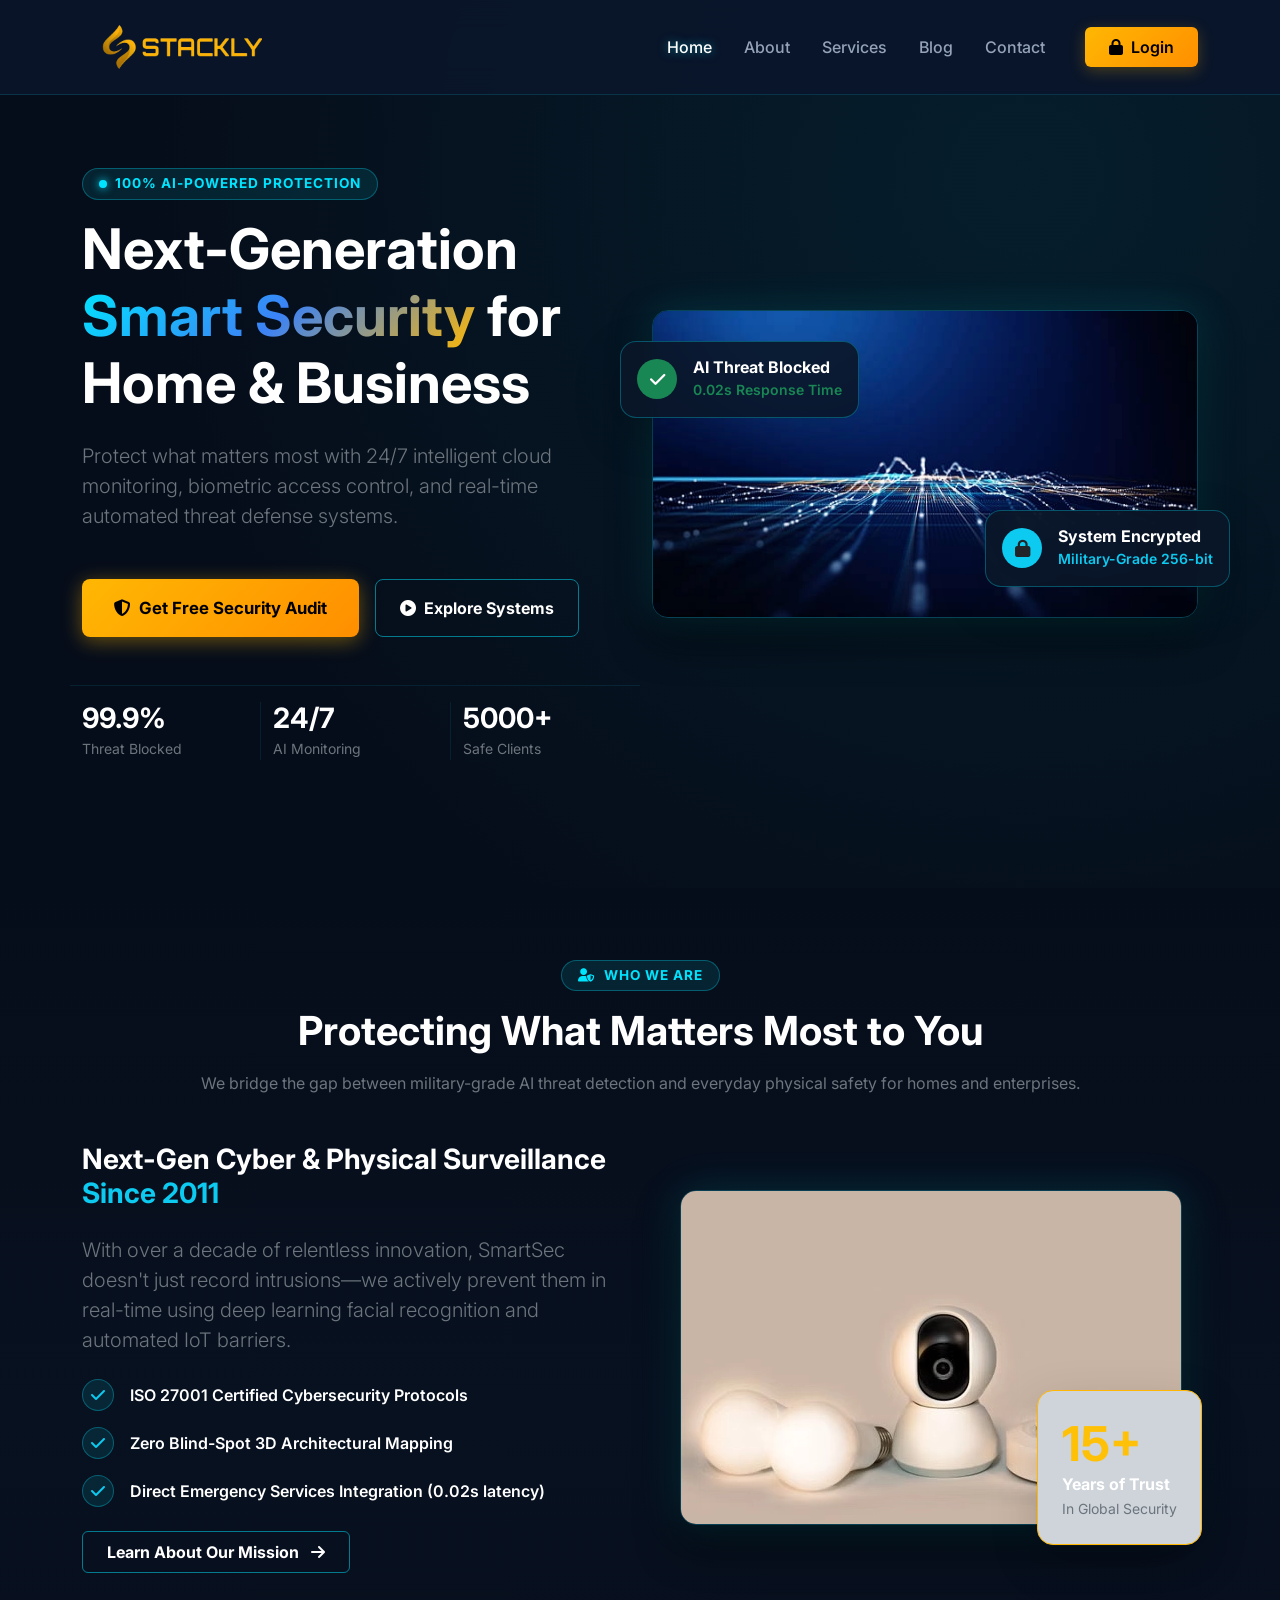
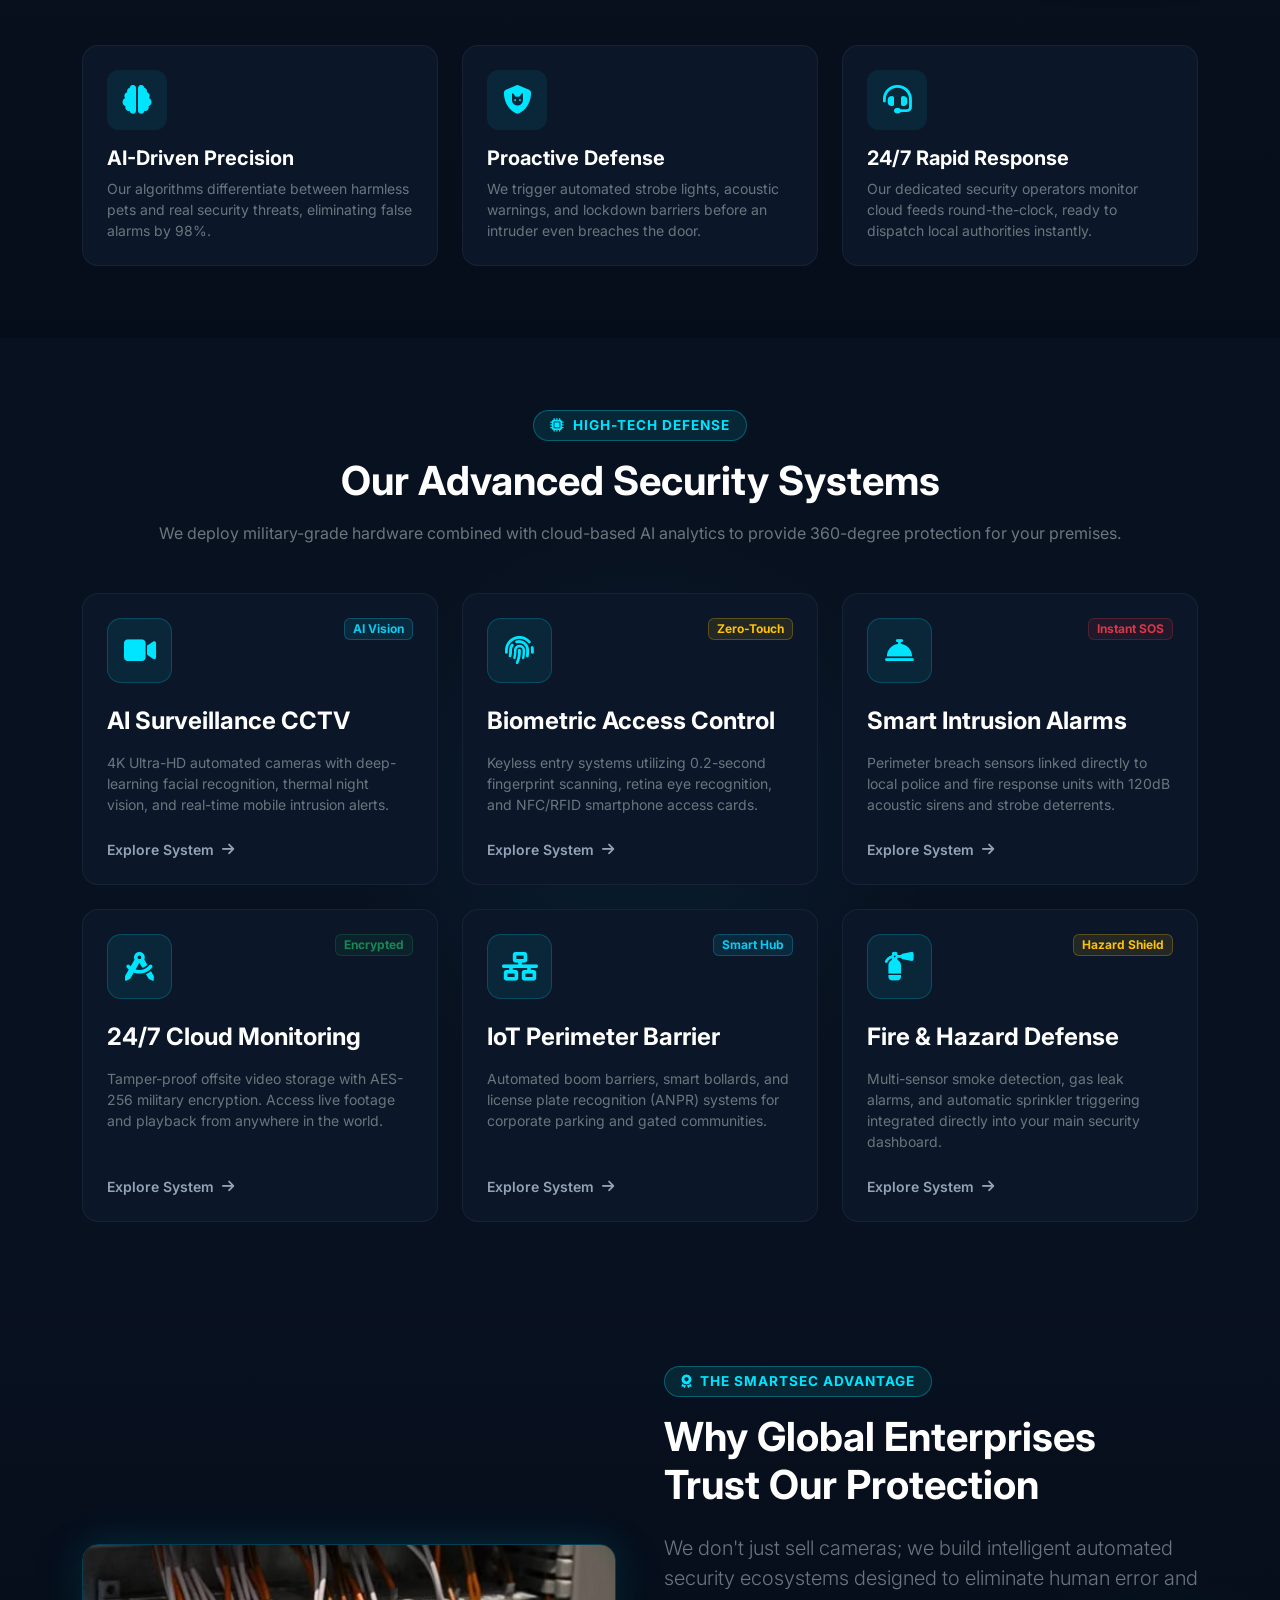
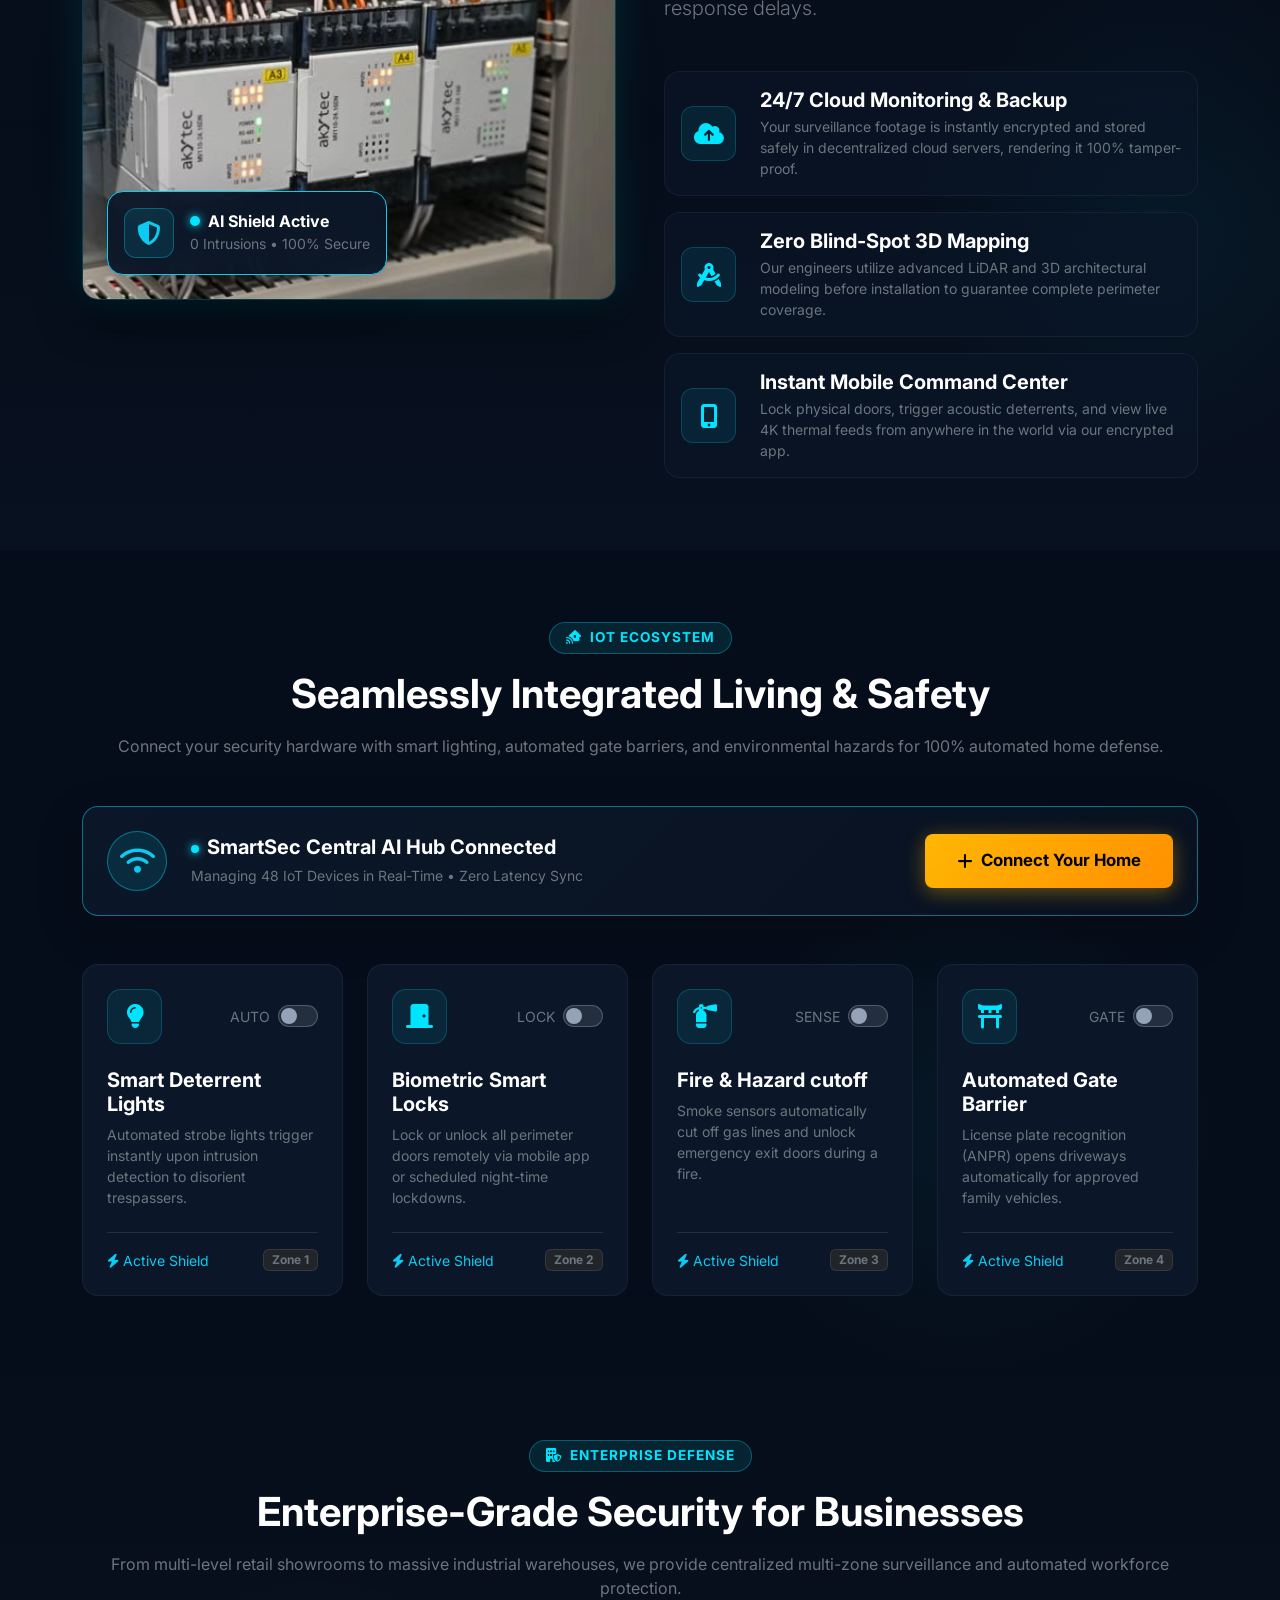
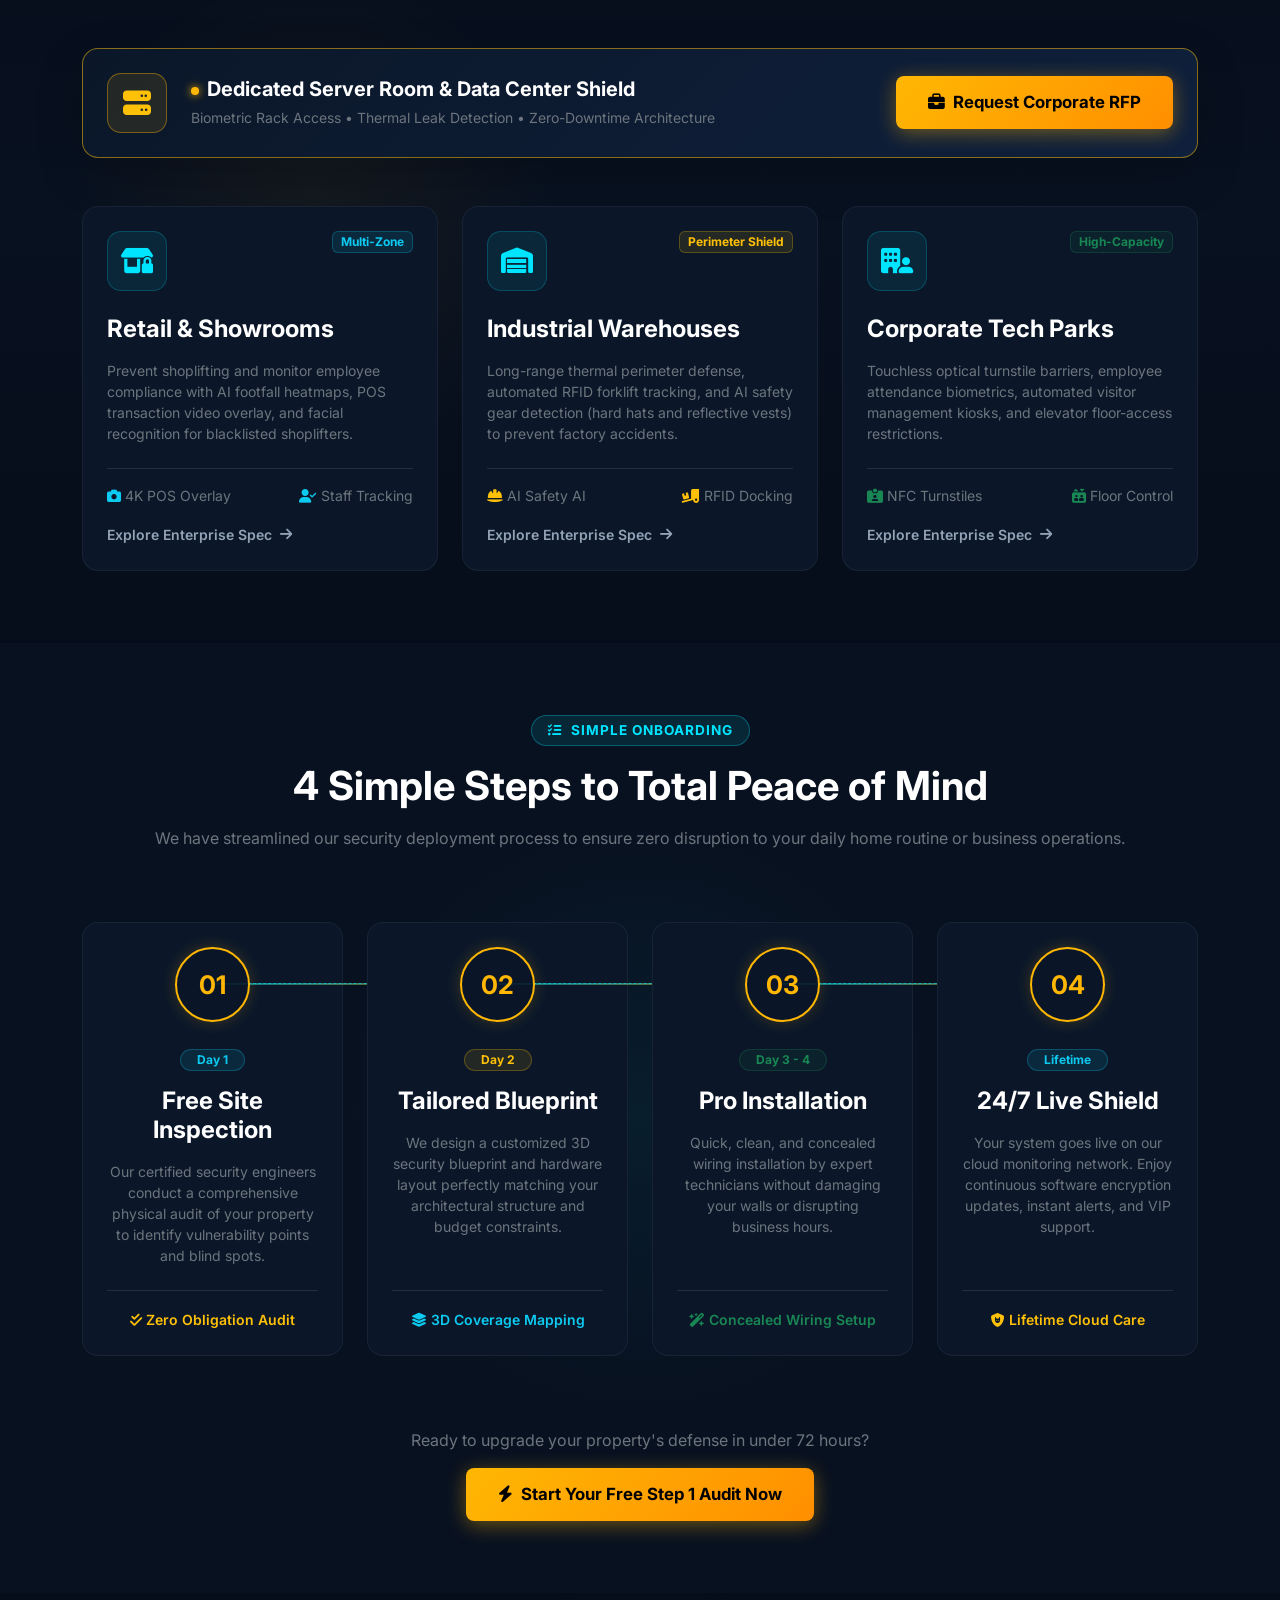
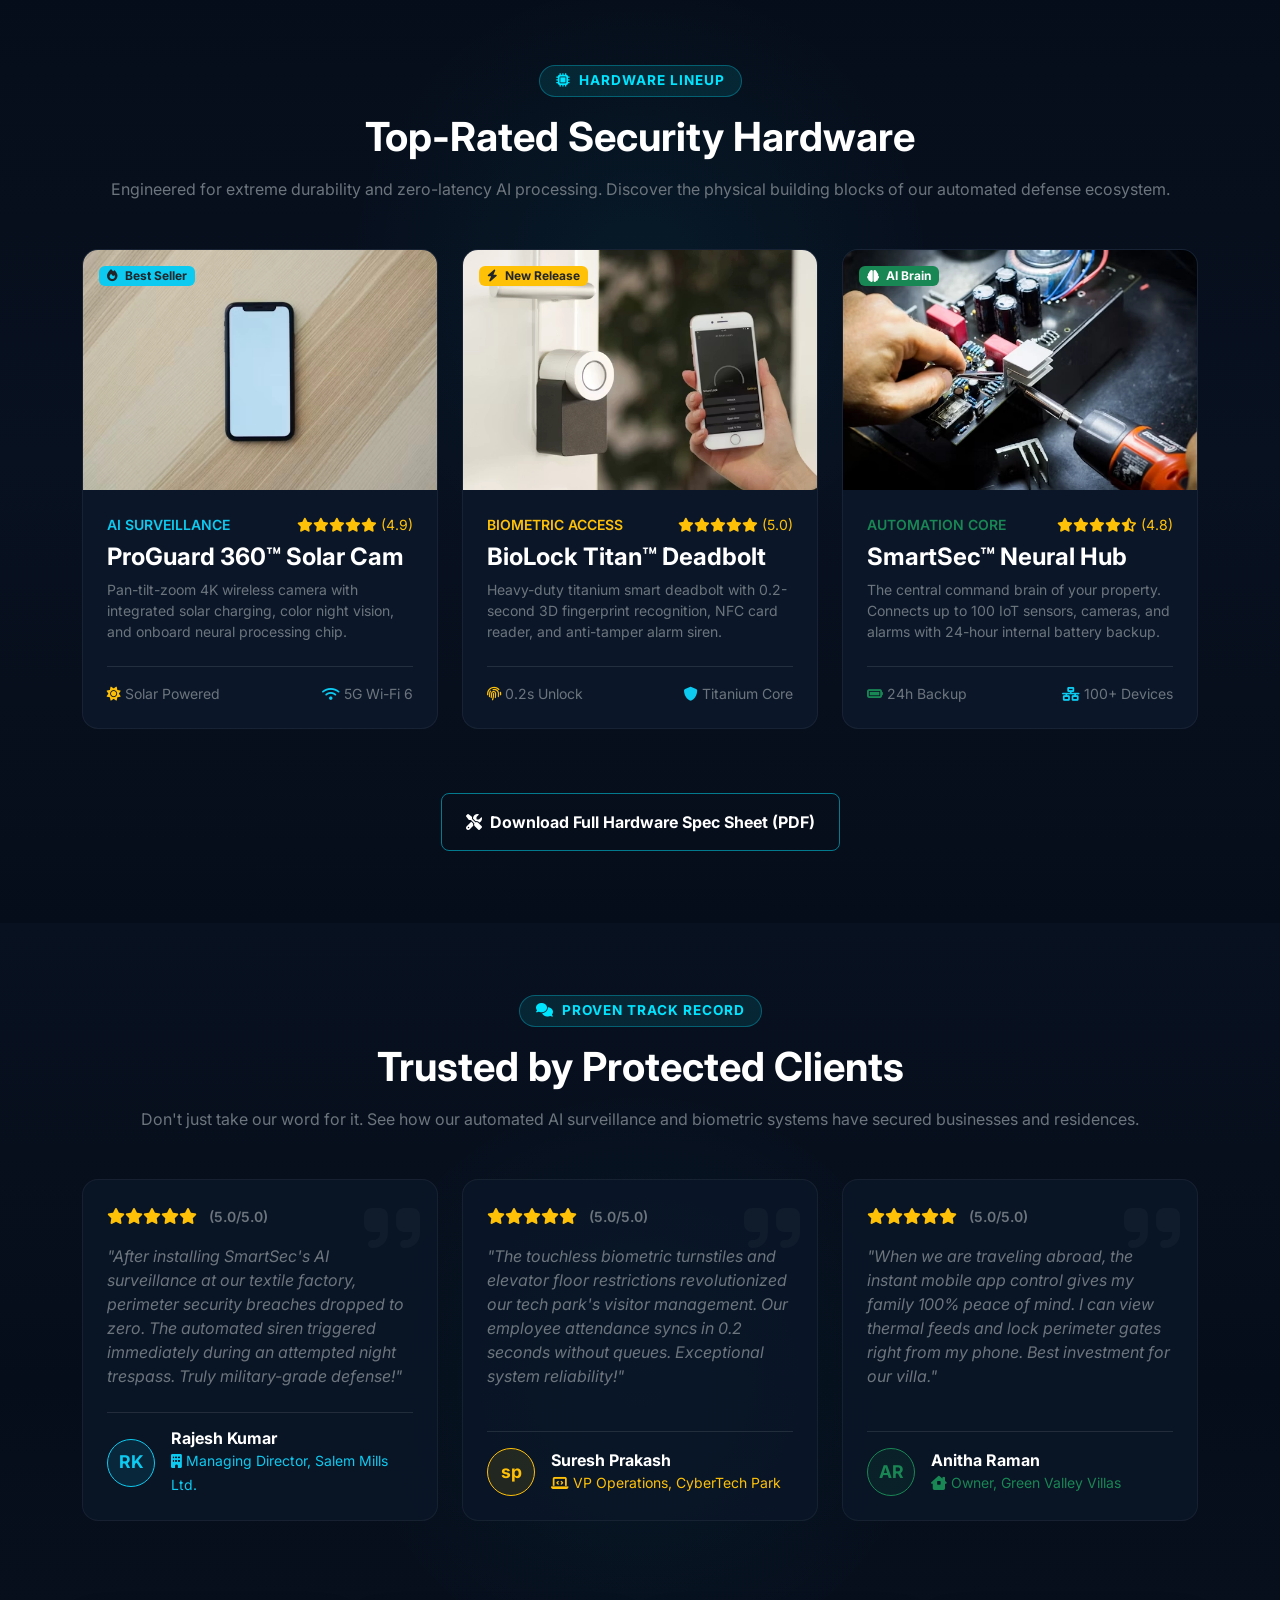
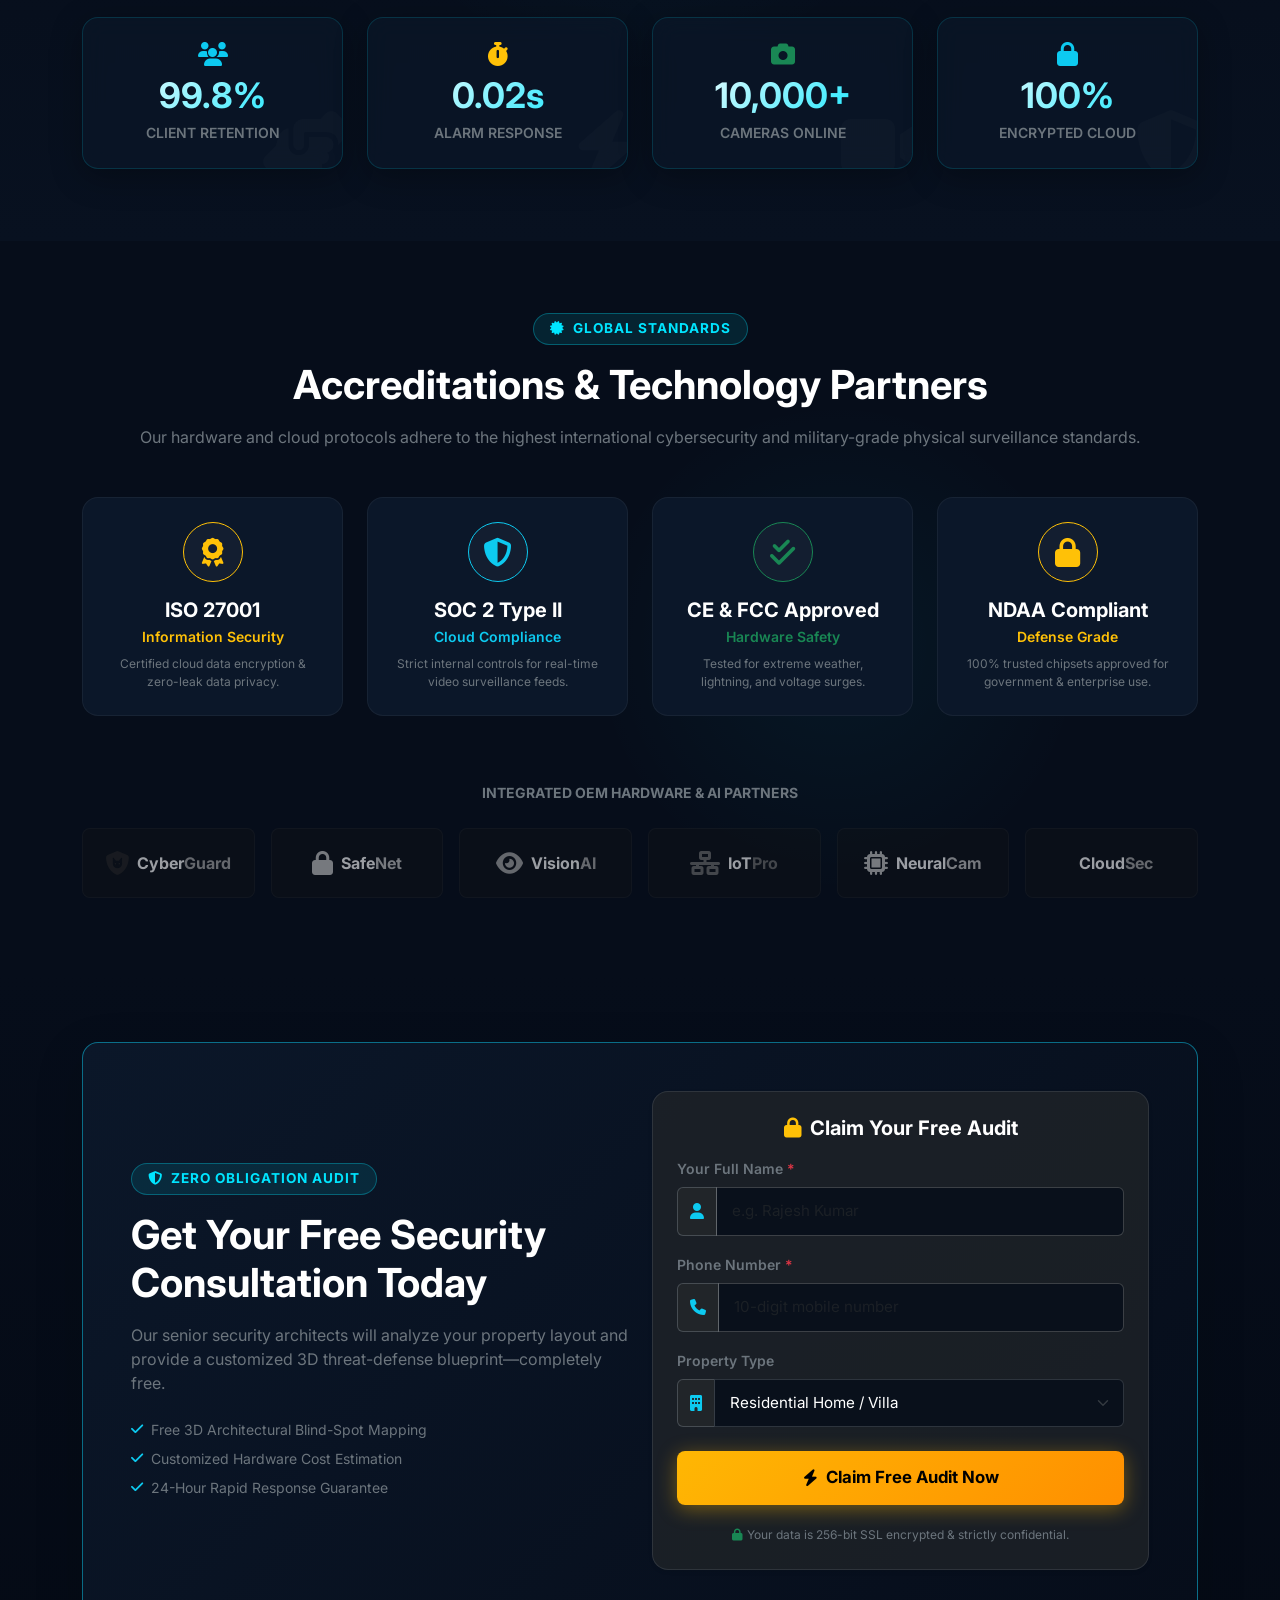
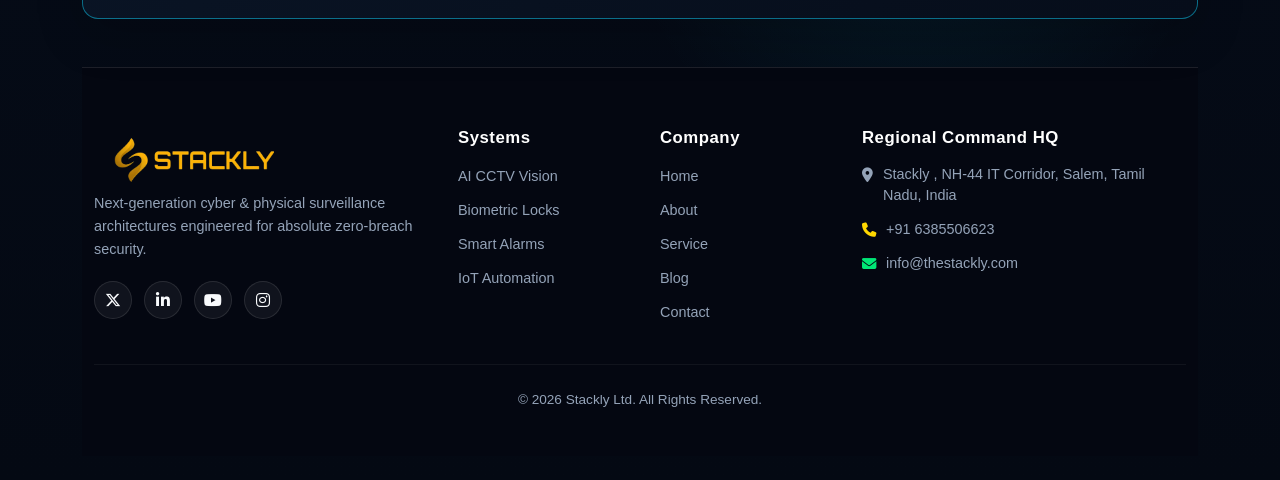
==== commit d167b7aa: "Smart-Security" ====
--- a/index.html
+++ b/index.html
@@ -1708,15 +1708,15 @@
                             <ul class="footer-contact-list">
                                 <li class="footer-contact-item">
                                     <i class="fa-solid fa-location-dot text-accent"></i>
-                                    <span>SmartSec Tower, NH-44 IT Corridor, Salem, Tamil Nadu, India</span>
+                                    <span>Stackly , NH-44 IT Corridor, Salem, Tamil Nadu, India</span>
                                 </li>
                                 <li class="footer-contact-item">
                                     <i class="fa-solid fa-phone" style="color: #FFD700;"></i>
-                                    <span>+91 (0427) 244-8000</span>
+                                    <span>+91 6385506623</span>
                                 </li>
                                 <li class="footer-contact-item">
                                     <i class="fa-solid fa-envelope" style="color: #00E676;"></i>
-                                    <span>audit@smartsec-solutions.com</span>
+                                    <span> info@thestackly.com</span>
                                 </li>
                             </ul>
                         </div>
@@ -1725,7 +1725,7 @@
 
 
                     <div class="footer-bottom">
-                        <p>&copy; 2026 SmartSec Solutions Ltd. All Rights Reserved. Designed for Absolute Protection.
+                        <p>&copy; 2026 Stackly Ltd. All Rights Reserved.  
                         </p>
                     </div>
 
--- a/smart.css
+++ b/smart.css
@@ -323,7 +323,7 @@
 .social-icon:hover {
     background: rgba(0, 245, 212, 0.15);
     border-color: var(--accent-teal, #00F5D4);
-    color: var(--accent-teal, #00F5D4);
+    color: var(--accent-teal, #FFB703) !important;
     transform: translateY(-3px);
     box-shadow: 0 5px 15px rgba(0, 245, 212, 0.2);
 }
